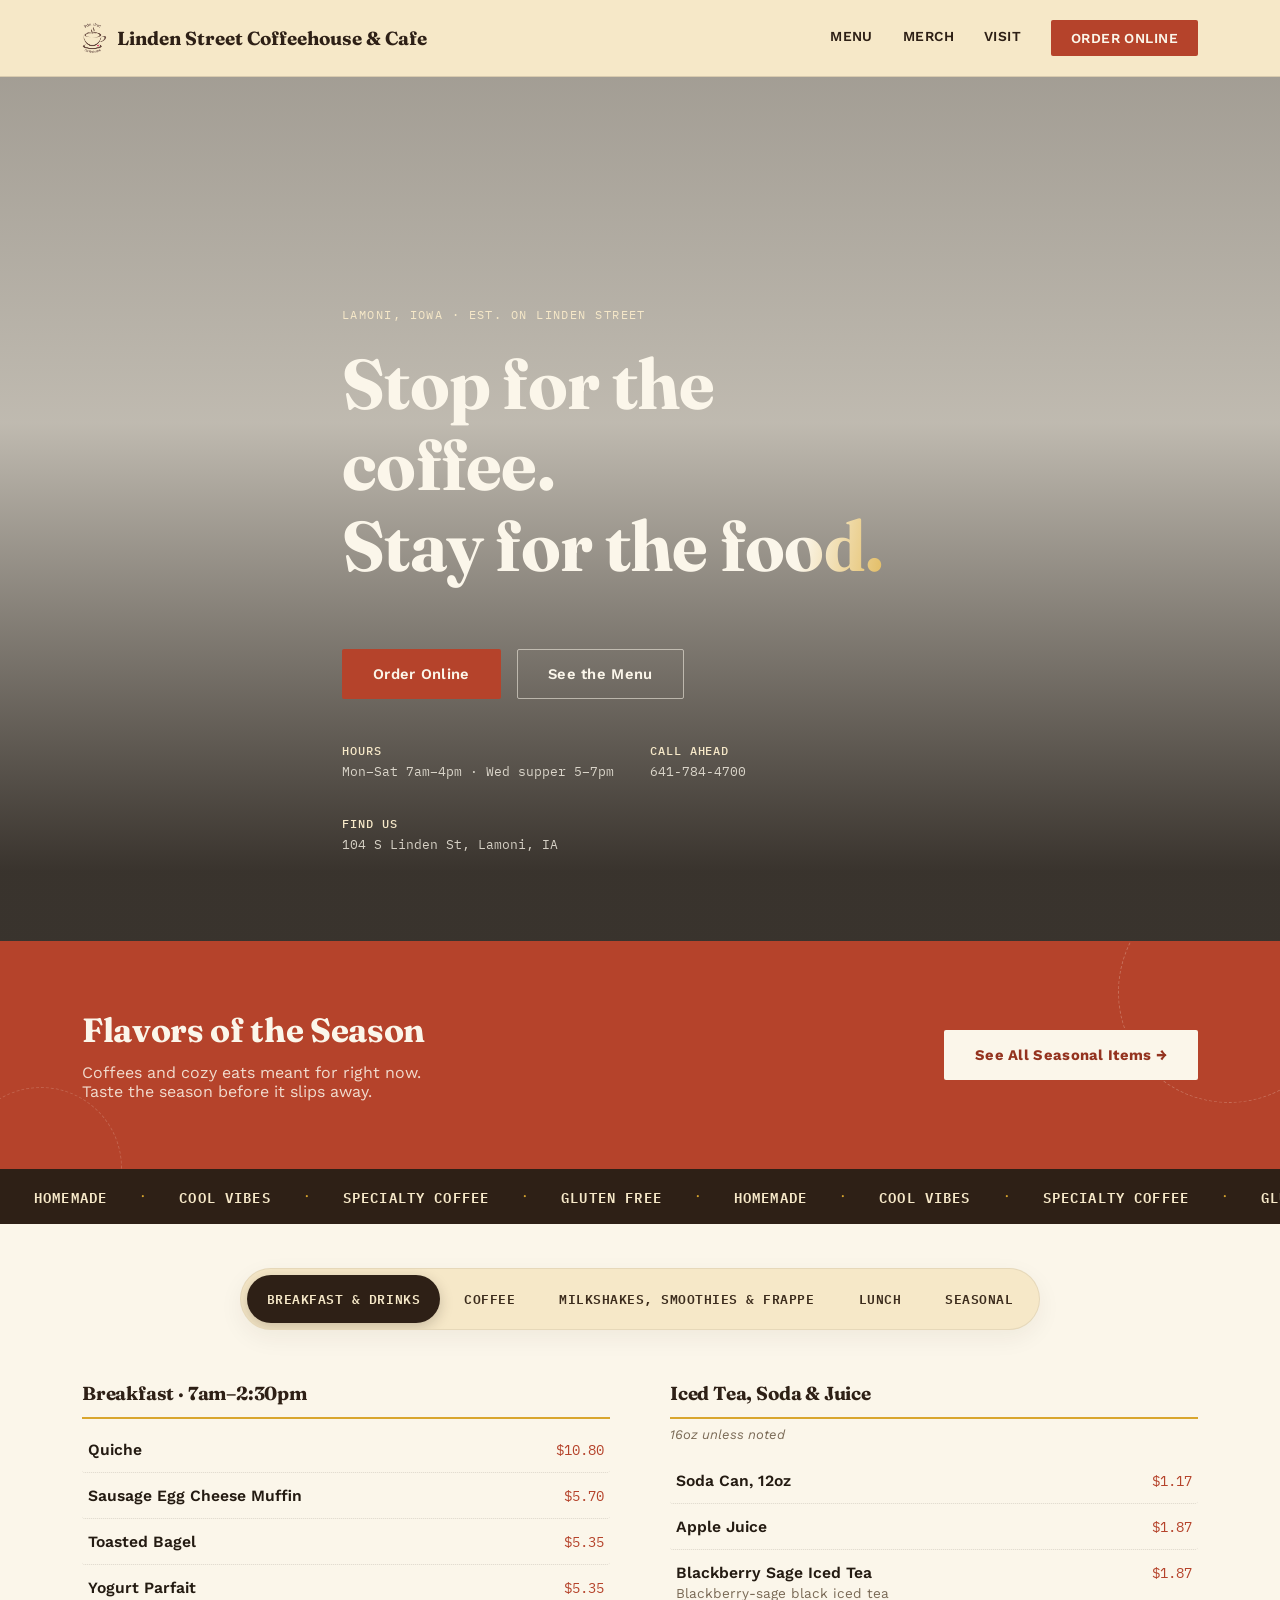
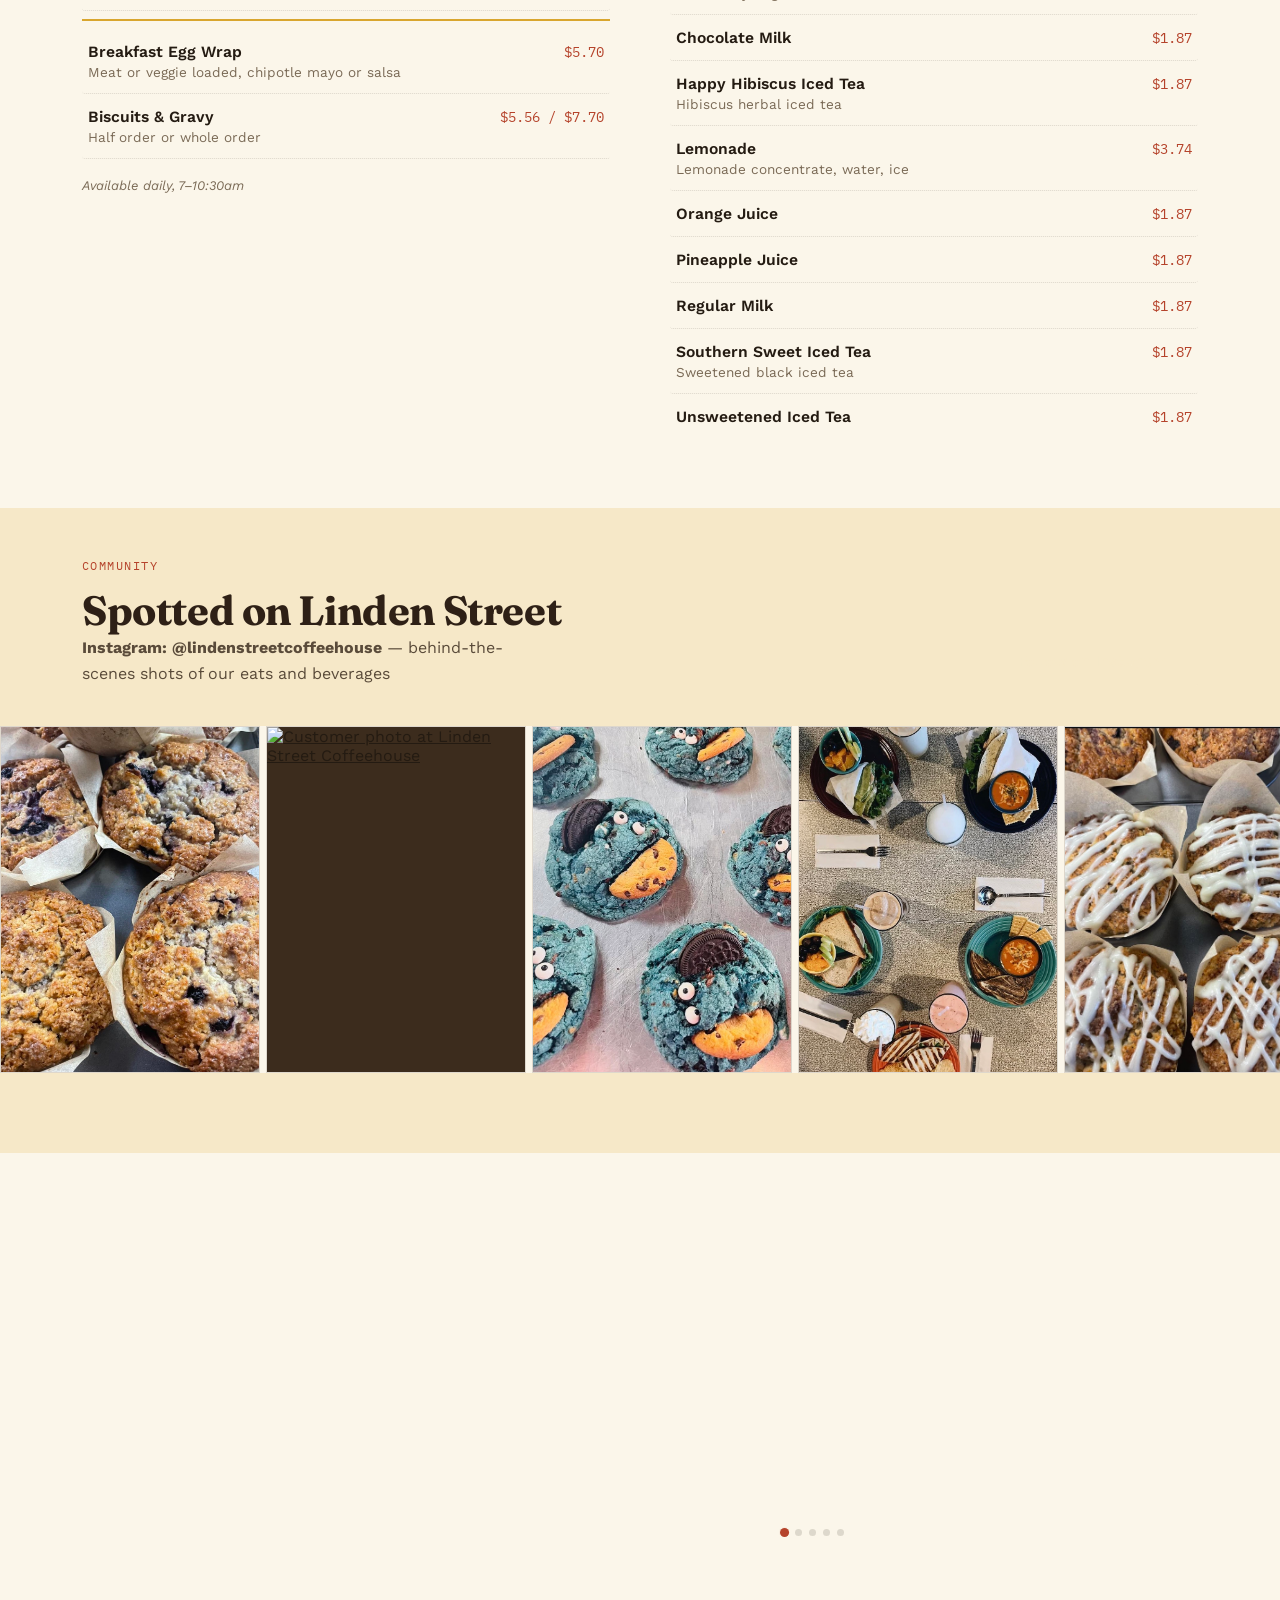
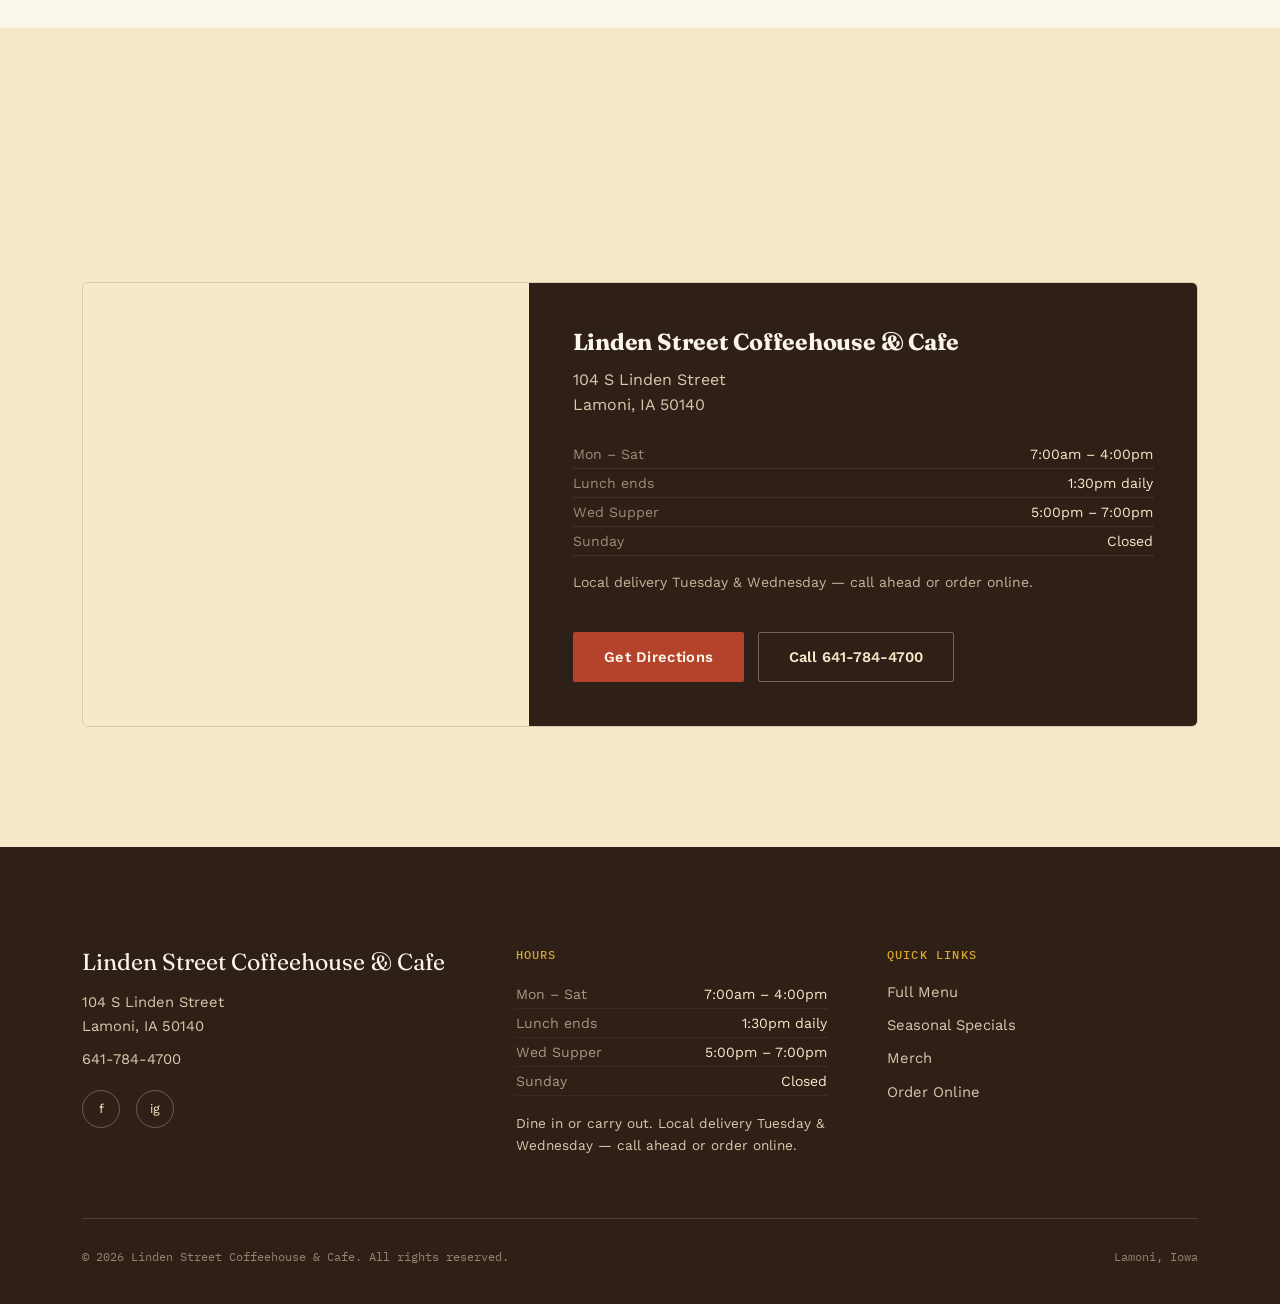
==== index.html @ 63b4ea84 "Squashed 'coffeeshop-website/' content from commit 92dbb02 git-subtree-dir: coffeeshop-website git-s" ====
<!DOCTYPE html>
<html lang="en">
<head>
<meta charset="UTF-8">
<meta name="viewport" content="width=device-width, initial-scale=1.0">
<title>Linden Street Coffeehouse & Cafe — Lamoni, IA</title>
<meta name="description" content="Coffeehouse and cafe in Lamoni, Iowa. Coffee, frappes, breakfast, lunch paninis, seasonal drinks, and merch. Order online for pickup.">
<link rel="preconnect" href="https://fonts.googleapis.com">
<link href="https://fonts.googleapis.com/css2?family=Fraunces:ital,opsz,wght@0,9..144,400;0,9..144,600;0,9..144,700;0,9..144,900;1,9..144,500;1,9..144,600&family=Work+Sans:wght@400;500;600;700&family=IBM+Plex+Mono:wght@400;500&family=Caveat:wght@500;600;700&display=swap" rel="stylesheet">
<link rel="stylesheet" href="style.css">
</head>
<body>

<div class="preloader" id="preloader" aria-hidden="true">
  <div class="preloader-mark">
    <svg width="48" height="48" viewBox="0 0 26 26" fill="none" xmlns="http://www.w3.org/2000/svg">
      <path d="M4 10h15v6a5 5 0 0 1-5 5H9a5 5 0 0 1-5-5v-6Z" stroke="#2E2016" stroke-width="1.6"/>
      <path d="M19 12h1.5a2.5 2.5 0 0 1 0 5H19" stroke="#2E2016" stroke-width="1.6"/>
      <path d="M8 7c0-1 1-1 1-2s-1-1-1-2M12.5 7c0-1 1-1 1-2s-1-1-1-2" stroke="#2E2016" stroke-width="1.3" stroke-linecap="round"/>
    </svg>
    <span class="preloader-name">Linden Street Coffeehouse &amp; Cafe</span>
  </div>
</div>

<div class="scroll-progress" id="scrollProgress"></div>

<header class="site-nav">
  <div class="nav-inner">
    <a href="#home" class="brandmark">
      <img src="images/logo.png" alt="Linden Street Coffeehouse logo" class="brandmark-logo">
      Linden Street Coffeehouse &amp; Cafe
    </a>
    <button class="nav-toggle" id="navToggle" aria-label="Toggle menu"><span></span></button>
    <nav class="links" id="navLinks">
      <a href="#menu">Menu</a>
      <a href="#merch">Merch</a>
      <a href="#visit">Visit</a>
      <a href="https://order.tbdine.com/pickup/51395" class="nav-order-btn">Order Online</a>
    </nav>
  </div>
</header>

<section class="hero" id="home">
  <video class="hero-bg" id="heroBg" autoplay muted loop playsinline src="images/coffee.mp4"></video>
  <div class="hero-overlay"></div> 
  <div class="wrap hero-inner"> 
    <span class="eyebrow-tag">Lamoni, Iowa · Est. on Linden Street</span>
    <h1>Stop for the coffee.<br>Stay for the food.</h1>
    <div class="hero-cta">
      <a href="https://order.tbdine.com/pickup/51395" class="btn btn-primary">Order Online</a>
      <a href="#menu" class="btn btn-ghost">See the Menu</a>
    </div>
    <div class="hero-meta">
      <div><strong>Hours</strong>Mon–Sat 7am–4pm · Wed supper 5–7pm</div>
      <div><strong>Call ahead</strong>641-784-4700</div>
      <div><strong>Find us</strong>104 S Linden St, Lamoni, IA</div>
    </div>
  </div>
</section>

<div class="order-strip">
  <div class="wrap order-inner reveal">
    <div>
      <h2>Flavors of the Season</h2>
      <p>Coffees and cozy eats meant for right now. Taste the season before it slips away.</p>
    </div>
    <a href="#menu" data-open-tab="seasonal" class="btn btn-primary">See All Seasonal Items →</a>
  </div>
</div>

<div class="marquee-strip">
  <div class="marquee-track">
    <span class="marquee-item">HOMEMADE</span><span class="marquee-dot">·</span>
    <span class="marquee-item">COOL VIBES</span><span class="marquee-dot">·</span>
    <span class="marquee-item">SPECIALTY COFFEE</span><span class="marquee-dot">·</span>
    <span class="marquee-item">GLUTEN FREE</span><span class="marquee-dot">·</span>
    <span class="marquee-item">HOMEMADE</span><span class="marquee-dot">·</span>
    <span class="marquee-item">COOL VIBES</span><span class="marquee-dot">·</span>
    <span class="marquee-item">SPECIALTY COFFEE</span><span class="marquee-dot">·</span>
    <span class="marquee-item">GLUTEN FREE</span><span class="marquee-dot">·</span>
  </div>
  <div class="marquee-track" aria-hidden="true">
    <span class="marquee-item">HOMEMADE</span><span class="marquee-dot">·</span>
    <span class="marquee-item">COOL VIBES</span><span class="marquee-dot">·</span>
    <span class="marquee-item">SPECIALTY COFFEE</span><span class="marquee-dot">·</span>
    <span class="marquee-item">GLUTEN FREE</span><span class="marquee-dot">·</span>
    <span class="marquee-item">HOMEMADE</span><span class="marquee-dot">·</span>
    <span class="marquee-item">COOL VIBES</span><span class="marquee-dot">·</span>
    <span class="marquee-item">SPECIALTY COFFEE</span><span class="marquee-dot">·</span>
    <span class="marquee-item">GLUTEN FREE</span><span class="marquee-dot">·</span>
  </div>
</div>


<div class="menu-header" id="menu">
  <div class="tabbar">
    <button class="active" data-tab="breakfast">BREAKFAST & DRINKS</button>
    <button data-tab="coffee">COFFEE</button>
    <button data-tab="smoothies">MILKSHAKES, SMOOTHIES & FRAPPE</button>
    <button data-tab="lunch">LUNCH</button>
    <button data-tab="seasonal">SEASONAL</button>
  </div>
</div>

    <!-- BREAKFAST & DRINKS -->
    <div class="menu-panel active" id="panel-breakfast">
      <div class="menu-columns">
        <div class="menu-group reveal">
          <h3>Breakfast · 7am–2:30pm</h3>
          <div class="menu-item"><div class="name">Quiche</div><div class="price">$10.80</div></div>
          <div class="menu-item"><div class="name">Sausage Egg Cheese Muffin</div><div class="price">$5.70</div></div>
          <div class="menu-item"><div class="name">Toasted Bagel</div><div class="price">$5.35</div></div>
          <div class="menu-item"><div class="name">Yogurt Parfait</div><div class="price">$5.35</div></div>
          <hr color="#D9A62E">
          <div class="menu-item"><div class="name">Breakfast Egg Wrap<div class="desc">Meat or veggie loaded, chipotle mayo or salsa</div></div><div class="price">$5.70</div></div>
          <div class="menu-item"><div class="name">Biscuits &amp; Gravy<div class="desc">Half order or whole order</div></div><div class="price">$5.56 / $7.70</div></div>
          <br>
          <span class="subnote">Available daily, 7–10:30am</span>
        </div>

        <div class="menu-group reveal">
          <h3>Iced Tea, Soda &amp; Juice</h3>
          <span class="subnote">16oz unless noted</span>
          <div class="menu-item"><div class="name">Soda Can, 12oz</div><div class="price">$1.17</div></div>
          <div class="menu-item"><div class="name">Apple Juice</div><div class="price">$1.87</div></div>
          <div class="menu-item"><div class="name">Blackberry Sage Iced Tea<div class="desc">Blackberry-sage black iced tea</div></div><div class="price">$1.87</div></div>
          <div class="menu-item"><div class="name">Chocolate Milk</div><div class="price">$1.87</div></div>
          <div class="menu-item"><div class="name">Happy Hibiscus Iced Tea<div class="desc">Hibiscus herbal iced tea</div></div><div class="price">$1.87</div></div>
          <div class="menu-item"><div class="name">Lemonade<div class="desc">Lemonade concentrate, water, ice</div></div><div class="price">$3.74</div></div>
          <div class="menu-item"><div class="name">Orange Juice</div><div class="price">$1.87</div></div>
          <div class="menu-item"><div class="name">Pineapple Juice</div><div class="price">$1.87</div></div>
          <div class="menu-item"><div class="name">Regular Milk</div><div class="price">$1.87</div></div>
          <div class="menu-item"><div class="name">Southern Sweet Iced Tea<div class="desc">Sweetened black iced tea</div></div><div class="price">$1.87</div></div>
          <div class="menu-item"><div class="name">Unsweetened Iced Tea</div><div class="price">$1.87</div></div>
        </div>
      </div>
    </div>

    <!-- COFFEE -->
    <div class="menu-panel" id="panel-coffee">
      <div class="menu-columns">
        <div class="menu-group reveal">
          <h3>Hot Coffees</h3>
          <div class="menu-item"><div class="name">Americano</div><div class="price">$3.04</div></div>
          <div class="menu-item"><div class="name">Latte</div><div class="price">$3.60</div></div>
          <div class="menu-item"><div class="name">Caramel Latte</div><div class="price">$4.44</div></div>
          <div class="menu-item"><div class="name">Flavored Latte<div class="desc">Espresso, Ghirardelli white chocolate, your choice of flavor, steamed milk</div></div><div class="price">$4.21</div></div>
          <div class="menu-item"><div class="name">Mocha / White Mocha<div class="desc">Ghirardelli dark or white chocolate, espresso, steamed milk, whipped cream</div></div><div class="price">$4.44</div></div>
          <div class="menu-item"><div class="name">Dark Zombie, 16oz<div class="desc">Ghirardelli dark chocolate, coconut, hazelnut, espresso, steamed milk, whipped cream</div></div><div class="price">$5.00</div></div>
          <div class="menu-item"><div class="name">White Zombie, 16oz<div class="desc">Ghirardelli dark chocolate, coconut, hazelnut, espresso, steamed milk, whipped cream</div></div><div class="price">$5.00</div></div>
          <div class="menu-item"><div class="name">Nutty / Salty Professor, 16oz<div class="desc">Caramel sauce, hazelnut, espresso, salt (optional), steamed milk — please specify salty for the salted version</div></div><div class="price">$5.00</div></div>
          <div class="menu-item"><div class="name">Espresso Shots</div><div class="price">$2.80</div></div>
          <div class="menu-item"><div class="name">Drip Coffee</div><div class="price">$2.10</div></div>
          <div class="menu-item"><div class="name">Caramel Cider<div class="desc">Apple cider, steamed with caramel and cinnamon, whipped cream</div></div><div class="price">$4.44</div></div>
          <div class="menu-item"><div class="name">Chai Tea Latte<div class="desc">House-made chai, steamed with milk</div></div><div class="price">$4.44</div></div>
          <div class="menu-item"><div class="name">London Fog<div class="desc">Earl Grey tea, French vanilla, steamed milk</div></div><div class="price">$4.21</div></div>
          <div class="menu-item"><div class="name">Hot Chocolate<div class="desc">Ghirardelli dark chocolate, steamed milk, whipped cream</div></div><div class="price">$3.74</div></div>
          <div class="menu-item"><div class="name">Steamer<div class="desc">Steamed milk with your choice of flavor</div></div><div class="price">$3.74</div></div>
          <div class="menu-item"><div class="name">Hot Tea<div class="desc">Flavor selected at pickup</div></div><div class="price">$1.87</div></div>
        </div>

        <div class="menu-group reveal">
          <h3>Iced Coffees</h3>
          <div class="menu-item"><div class="name">Americano</div><div class="price">$3.04</div></div>
          <div class="menu-item"><div class="name">Latte</div><div class="price">$4.07</div></div>
          <div class="menu-item"><div class="name">Caramel Latte</div><div class="price">$4.91</div></div>
          <div class="menu-item"><div class="name">Flavored Latte<div class="desc">Espresso, Ghirardelli white chocolate, your choice of flavor, milk, ice</div></div><div class="price">$4.67</div></div>
          <div class="menu-item"><div class="name">Mocha / White Mocha<div class="desc">Ghirardelli dark or white chocolate, espresso, milk, ice</div></div><div class="price">$4.91</div></div>
          <div class="menu-item"><div class="name">Dark Zombie<div class="desc">Ghirardelli dark chocolate, coconut, hazelnut, espresso, milk, ice</div></div><div class="price">$5.00</div></div>
          <div class="menu-item"><div class="name">White Zombie<div class="desc">Ghirardelli dark chocolate, coconut, hazelnut, espresso, milk, ice</div></div><div class="price">$5.00</div></div>
          <div class="menu-item"><div class="name">Nutty / Salty Professor<div class="desc">Caramel sauce, hazelnut, espresso, salt (optional), steamed milk — please specify salty for the salted version</div></div><div class="price">$5.00</div></div>
          <div class="menu-item"><div class="name">Chai Tea Latte<div class="desc">House-made chai, milk, ice</div></div><div class="price">$4.91</div></div>
          <div class="menu-item"><div class="name">Cold Brew Coffee<div class="desc">House blend, choose to add flavors or cold foam</div></div><div class="price">$3.74</div></div>
        </div>

        <div class="menu-group reveal">
          <h3>Coffee Smoothies, 16oz</h3>
          <span class="subnote">Espresso-based blended drinks</span>
          <div class="menu-item"><div class="name">Café Caramel Smoothie<div class="desc">Vanilla ice cream, espresso, caramel sauce, caramel syrup</div></div><div class="price">$5.84</div></div>
          <div class="menu-item"><div class="name">Café Chocolate Smoothie<div class="desc">Vanilla ice cream, espresso, Ghirardelli chocolate</div></div><div class="price">$5.84</div></div>
          <div class="menu-item"><div class="name">Dark Zombie Smoothie<div class="desc">Vanilla ice cream, espresso, Ghirardelli chocolate, coconut, hazelnut</div></div><div class="price">$5.84</div></div>
          <div class="menu-item"><div class="name">White Zombie Smoothie<div class="desc">Vanilla ice cream, espresso, Ghirardelli white chocolate, coconut, hazelnut</div></div><div class="price">$5.84</div></div>
          <div class="menu-item"><div class="name">Chillin' Professor<div class="desc">Vanilla ice cream, espresso, hazelnut, caramel sauce</div></div><div class="price">$5.84</div></div>
          <div class="menu-item"><div class="name">White Chocolate Peppermint Smoothie<div class="desc">Vanilla ice cream, espresso, Ghirardelli white chocolate, peppermint</div></div><div class="price">$5.84</div></div>
          <div class="menu-item"><div class="name">Peanut Butter Cup Smoothie<div class="desc">Vanilla ice cream, espresso, Ghirardelli chocolate, peanut butter</div></div><div class="price">$5.84</div></div>
        </div>
      </div>
    </div>

    <!-- MILKSHAKES, SMOOTHIES & FRAPPE -->
    <div class="menu-panel" id="panel-smoothies">
      <div class="menu-columns">
        <div class="menu-group reveal">
          <h3>Milkshakes &amp; Smoothies, 16oz</h3>
          <span class="subnote">No coffee — fruit &amp; cream based</span>
          <div class="menu-item"><div class="name">Milkshake<div class="desc">Vanilla ice cream, your choice of flavor</div></div><div class="price">$5.37</div></div>
          <div class="menu-item"><div class="name">Berry Blue Smoothie<div class="desc">Blueberries, banana, vanilla yogurt, milk, ice</div></div><div class="price">$5.84</div></div>
          <div class="menu-item"><div class="name">Strawberry Banana Smoothie<div class="desc">Strawberries, banana, vanilla yogurt, milk, ice</div></div><div class="price">$5.84</div></div>
          <div class="menu-item"><div class="name">Fruit Smoothie<div class="desc">Orange juice, pineapple juice, strawberry, banana, honey, ice</div></div><div class="price">$5.84</div></div>
          <div class="menu-item"><div class="name">Hawaiian Smoothie<div class="desc">Vanilla ice cream, pineapple juice, coconut</div></div><div class="price">$5.84</div></div>
          <div class="menu-item"><div class="name">Dreamsicle Shake<div class="desc">Vanilla ice cream, orange juice, Ghirardelli white chocolate</div></div><div class="price">$5.84</div></div>
          <div class="menu-item"><div class="name">Frozen Chai<div class="desc">Vanilla ice cream, house-made chai</div></div><div class="price">$5.84</div></div>
          <div class="menu-item"><div class="name">Whipped Lemonade<div class="desc">Lemonade concentrate blended with ice and half &amp; half, topped with whipped cream — choose a syrup</div></div><div class="price">$5.14</div></div>
        </div>

        <div class="menu-group reveal">
          <h3>Frappes, 16oz</h3>
          <div class="menu-item"><div class="name">Coconut Crème</div><div class="price">$5.38</div></div>
          <div class="menu-item"><div class="name">Caramel Extreme</div><div class="price">$5.38</div></div>
          <div class="menu-item"><div class="name">Cookies &amp; Cream</div><div class="price">$5.38</div></div>
          <div class="menu-item"><div class="name">Double Fudge Mocha</div><div class="price">$5.38</div></div>
          <div class="menu-item"><div class="name">Java Chip</div><div class="price">$5.38</div></div>
          <div class="menu-item"><div class="name">Matcha Green Tea</div><div class="price">$5.38</div></div>
          <div class="menu-item"><div class="name">Pistachio</div><div class="price">$5.38</div></div>
          <div class="menu-item"><div class="name">Red Velvet</div><div class="price">$5.38</div></div>
          <br>
          <span class="subnote">Add-ons</span>
          <div class="menu-item"><div class="name">Extra Espresso</div><div class="price">$0.79</div></div>
          <div class="menu-item"><div class="name">Oat Milk Sub</div><div class="price">$0.93</div></div>
        </div>
      </div>
    </div>

    <!-- LUNCH -->
    <div class="menu-panel" id="panel-lunch">
      <div class="menu-columns">
        <div class="menu-group reveal">
          <h3>Sandwiches</h3>
          <span class="subnote">Choose a side with your entree</span>
          <div class="menu-item"><div class="name">Panini Melt<div class="desc">Turkey &amp; provolone, ham &amp; swiss, or roast beef &amp; swiss — mix and match</div></div><div class="price">$10.83</div></div>
          <div class="menu-item"><div class="name">Beef Brisket or Pulled Pork Flatbread</div><div class="price">$10.83</div></div>
          <div class="menu-item"><div class="name">Cranberry Turkey Sandwich</div><div class="price">$10.83</div></div>
          <div class="menu-item"><div class="name">Deli Sandwich</div><div class="price">$10.83</div></div>
          <div class="menu-item"><div class="name">Grilled Cheese &amp; Tomato Soup</div><div class="price">$10.35</div></div>
          <div class="menu-item"><div class="name">Lime Chicken Tortilla Crisp</div><div class="price">$10.83</div></div>
          <div class="menu-item"><div class="name">Veggie Wrap, Flatbread or Bagel</div><div class="price">$10.83</div></div>
          <div class="menu-item"><div class="name">1/2 and 1/2 Combo</div><div class="price">$10.80</div></div>
        </div>
        <div class="menu-group reveal">
          <h3>Salads</h3>
          <div class="menu-item"><div class="name">Cranberry Apple Walnut Salad</div><div class="price">$10.83</div></div>
          <div class="menu-item"><div class="name">House Salad</div><div class="price">$10.83</div></div>
          <br>
          <br>
          <h3>Sides</h3>
          <div class="menu-item"><div class="name">Potato Chips · Coleslaw · Fresh Fruit</div></div>
          <div class="menu-item"><div class="name">Tomato Soup · Broccoli Soup · Side Salad</div></div>
        </div>
      </div>
      <div class="gf-note reveal spotlight">
        <strong>Gluten Free</strong>
        We make our own gluten free sandwich bread in-house, and also take orders for gluten free rolls, cinnamon rolls, and sweet breads. Call or message us on Facebook for pricing — please allow 48 hours for bakery orders.
      </div>
    </div>
<br>

    <!-- SEASONAL -->
    <div class="menu-panel" id="panel-seasonal">
      <div class="menu-columns">
        <div class="menu-group reveal">
          <h3>Seasonal Sandwiches &amp; Salads</h3>
          <div class="menu-item"><div class="name">Mediterranean Wrap</div><div class="price">$11.31</div></div>
          <div class="menu-item"><div class="name">Mediterranean Salad</div><div class="price">$10.83</div></div>
          <div class="menu-item"><div class="name">Dill Chicken Sandwich</div><div class="price">$10.83</div></div>
          <div class="menu-item"><div class="name">Crunch Wrap</div><div class="price">$10.83</div></div>
        </div>

        <div class="menu-group reveal">
          <h3>Seasonal Frappes &amp; Sips</h3>
          <div class="menu-item"><div class="name">Sweet Purple Frappe</div><div class="price">$5.50</div></div>
          <div class="menu-item"><div class="name">Cherry Red Velvet Frappe</div><div class="price">$5.50</div></div>
          <div class="menu-item"><div class="name">Whipped Strawberry Lemonade</div><div class="price">$6.25</div></div>
          <div class="menu-item"><div class="name">Pistachio Frappe</div><div class="price">$5.50</div></div>
        </div>
      </div>
    </div>

<section class="section community alt" id="community">
  <div class="wrap">
    <div class="section-head reveal">
      <div>
        <span class="tag">Community</span>
        <h2>Spotted on Linden Street</h2>
        <p><strong>Instagram: @lindenstreetcoffeehouse</strong> — behind-the-scenes shots of our eats and beverages</p>
      </div>
      <a href="https://instagram.com/lindenstreetcoffeehouse/" class="btn-ghost-dark" target="_blank" rel="noopener">Follow on Instagram</a>
    </div>
  </div>

  <div class="community-strip reveal">
    <a class="community-photo" href="https://instagram.com/lindenstreetcoffeehouse/" target="_blank" rel="noopener">
      <img src="images/c1.jpg" alt="Customer photo at Linden Street Coffeehouse" loading="lazy">
      <span class="community-overlay">
        <svg viewBox="0 0 24 24" fill="currentColor"><path d="M12 21s-7.2-4.35-10-9.1C.4 8.6 2.1 5 5.6 5c2 0 3.4 1.1 4.4 2.6C11 6.1 12.4 5 14.4 5c3.5 0 5.2 3.6 3.6 6.9C19.2 16.65 12 21 12 21Z"/></svg>
      </span>
    </a>
    <a class="community-photo" href="https://instagram.com/lindenstreetcoffeehouse/" target="_blank" rel="noopener">
      <img src="images/c2.jpg" alt="Customer photo at Linden Street Coffeehouse" loading="lazy">
      <span class="community-overlay">
        <svg viewBox="0 0 24 24" fill="currentColor"><path d="M12 21s-7.2-4.35-10-9.1C.4 8.6 2.1 5 5.6 5c2 0 3.4 1.1 4.4 2.6C11 6.1 12.4 5 14.4 5c3.5 0 5.2 3.6 3.6 6.9C19.2 16.65 12 21 12 21Z"/></svg>
      </span>
    </a>
    <a class="community-photo" href="https://instagram.com/lindenstreetcoffeehouse/" target="_blank" rel="noopener">
      <img src="images/c3.jpg" alt="Customer photo at Linden Street Coffeehouse" loading="lazy">
      <span class="community-overlay">
        <svg viewBox="0 0 24 24" fill="currentColor"><path d="M12 21s-7.2-4.35-10-9.1C.4 8.6 2.1 5 5.6 5c2 0 3.4 1.1 4.4 2.6C11 6.1 12.4 5 14.4 5c3.5 0 5.2 3.6 3.6 6.9C19.2 16.65 12 21 12 21Z"/></svg>
      </span>
    </a>
    <a class="community-photo" href="https://instagram.com/lindenstreetcoffeehouse/" target="_blank" rel="noopener">
      <img src="images/c4.jpg" alt="Customer photo at Linden Street Coffeehouse" loading="lazy">
      <span class="community-overlay">
        <svg viewBox="0 0 24 24" fill="currentColor"><path d="M12 21s-7.2-4.35-10-9.1C.4 8.6 2.1 5 5.6 5c2 0 3.4 1.1 4.4 2.6C11 6.1 12.4 5 14.4 5c3.5 0 5.2 3.6 3.6 6.9C19.2 16.65 12 21 12 21Z"/></svg>
      </span>
    </a>
    <a class="community-photo" href="https://instagram.com/lindenstreetcoffeehouse/" target="_blank" rel="noopener">
      <img src="images/c5.jpg" alt="Customer photo at Linden Street Coffeehouse" loading="lazy">
      <span class="community-overlay">
        <svg viewBox="0 0 24 24" fill="currentColor"><path d="M12 21s-7.2-4.35-10-9.1C.4 8.6 2.1 5 5.6 5c2 0 3.4 1.1 4.4 2.6C11 6.1 12.4 5 14.4 5c3.5 0 5.2 3.6 3.6 6.9C19.2 16.65 12 21 12 21Z"/></svg>
      </span>
    </a>
    <a class="community-photo" href="https://instagram.com/lindenstreetcoffeehouse/" target="_blank" rel="noopener">
      <img src="images/c6.jpg" alt="Customer photo at Linden Street Coffeehouse" loading="lazy">
      <span class="community-overlay">
        <svg viewBox="0 0 24 24" fill="currentColor"><path d="M12 21s-7.2-4.35-10-9.1C.4 8.6 2.1 5 5.6 5c2 0 3.4 1.1 4.4 2.6C11 6.1 12.4 5 14.4 5c3.5 0 5.2 3.6 3.6 6.9C19.2 16.65 12 21 12 21Z"/></svg>
      </span>
    </a>
  </div>
</section>

<section class="section" id="merch">
  <div class="wrap">
    <div class="merch-layout">
      <div class="section-head merch-text reveal">
        <div>
          <span class="tag">Shop</span>
          <h2>Merch</h2>
          <p>Take a piece of Linden Street home with you — coffee-inspired tees, printed to order and shipped straight from the print shop.</p>
        </div>
      </div>

      <div class="merch-carousel-col">
        <div class="merch-carousel reveal" id="merchCarousel">
      <button class="carousel-arrow carousel-prev" id="merchPrev" aria-label="Previous shirt" type="button">
        <svg viewBox="0 0 24 24" fill="none"><path d="M15 5l-7 7 7 7" stroke="currentColor" stroke-width="2" stroke-linecap="round" stroke-linejoin="round"/></svg>
      </button>

      <div class="carousel-viewport">
        <div class="carousel-track" id="merchTrack">
          <div class="carousel-slide" data-index="0">
            <a class="merch-photo-card" href="https://dreamfabricsetc.printify.me/product/27528368/coffee-gnome-collection-t-shirt-linden-street-coffeehouse-espresso-latte-cappuccino" target="_blank" rel="noopener" tabindex="-1">
              <div class="merch-photo-wrap">
                <img src="https://images-api.printify.com/mockup/69c1c8ec67a0a0a7e105ce96/67446/97992/coffee-gnome-collection-t-shirt-linden-street-coffeehouse-espresso-latte-cappuccino.jpg?camera_label=front&revision=1777235490395&s=800" alt="Coffee Gnome Collection T-Shirt, Linden Street Coffeehouse" loading="lazy">
              </div>
              <div class="merch-photo-info">
                <div class="merch-photo-name">Coffee Gnome Collection Tee</div>
                <div class="merch-photo-price">$17.63</div>
              </div>
            </a>
          </div>

          <div class="carousel-slide" data-index="1">
            <a class="merch-photo-card" href="https://dreamfabricsetc.printify.me/product/27010117/sip-happens-coffee-helps-t-shirt-funny-coffee-quote-tee" target="_blank" rel="noopener" tabindex="-1">
              <div class="merch-photo-wrap">
                <img src="https://images-api.printify.com/mockup/699d134322f226d12104725e/73207/98445/sip-happens-coffee-helps-t-shirt-funny-coffee-quote-tee.jpg?camera_label=front&revision=1771902067893&s=800" alt="Sip Happens Coffee Helps T-shirt" loading="lazy">
              </div>
              <div class="merch-photo-info">
                <div class="merch-photo-name">Sip Happens Coffee Helps Tee</div>
                <div class="merch-photo-price">$20.68</div>
              </div>
            </a>
          </div>

          <div class="carousel-slide" data-index="2">
            <a class="merch-photo-card" href="https://dreamfabricsetc.printify.me/product/27010113/coffee-fuel-for-the-sleepless-t-shirt-minimal-script-typography" target="_blank" rel="noopener" tabindex="-1">
              <div class="merch-photo-wrap">
                <img src="https://images-api.printify.com/mockup/699d138042eb8595e80e7c9c/79103/98445/coffee-fuel-for-the-sleepless-t-shirt-minimal-script-typography.jpg?camera_label=front&revision=1771902062543&s=800" alt="Coffee: Fuel for the Sleepless T-shirt" loading="lazy">
              </div>
              <div class="merch-photo-info">
                <div class="merch-photo-name">Fuel for the Sleepless Tee</div>
                <div class="merch-photo-price">$20.68</div>
              </div>
            </a>
          </div>

          <div class="carousel-slide" data-index="3">
            <a class="merch-photo-card" href="https://dreamfabricsetc.printify.me/product/27010111/lifes-short-drink-good-coffee-t-shirt-minimal-text-coffee-tee" target="_blank" rel="noopener" tabindex="-1">
              <div class="merch-photo-wrap">
                <img src="https://images-api.printify.com/mockup/699d138242eb8595e80e7c9d/73207/98445/lifes-short-drink-good-coffee-t-shirt-minimal-text-coffee-tee.jpg?camera_label=front&revision=1771902062014&s=800" alt="Life's Short Drink Good Coffee T-shirt" loading="lazy">
              </div>
              <div class="merch-photo-info">
                <div class="merch-photo-name">Life's Short, Drink Good Coffee Tee</div>
                <div class="merch-photo-price">$20.68</div>
              </div>
            </a>
          </div>

          <div class="carousel-slide" data-index="4">
            <a class="merch-cta-card" href="https://dreamfabricsetc.printify.me/products" target="_blank" rel="noopener" tabindex="-1">
              <span class="merch-cta-eyebrow">The Full Collection</span>
              <span class="merch-cta-icon">
                <svg viewBox="0 0 24 24" fill="none"><path d="M4 4h16v13H8l-4 4V4Z" stroke="currentColor" stroke-width="1.6" stroke-linejoin="round"/><path d="M8 9h8M8 13h5" stroke="currentColor" stroke-width="1.6" stroke-linecap="round"/></svg>
              </span>
              <span class="merch-cta-title">See All Merch</span>
              <span class="merch-cta-sub">More coffee-inspired tees &amp; gear</span>
              <span class="merch-cta-arrow">→</span>
            </a>
          </div>
        </div>
      </div>

      <button class="carousel-arrow carousel-next" id="merchNext" aria-label="Next shirt" type="button">
        <svg viewBox="0 0 24 24" fill="none"><path d="M9 5l7 7-7 7" stroke="currentColor" stroke-width="2" stroke-linecap="round" stroke-linejoin="round"/></svg>
      </button>
        </div>

        <div class="carousel-dots" id="merchDots"></div>
      </div>
    </div>
  </div>
</section>

<section class="section alt" id="visit">
  <div class="wrap">
    <div class="section-head reveal">
      <div>
        <span class="tag">Find Us</span>
        <h2>Come say hi on Linden Street</h2>
        <p>Dine in, carry out, or swing by for pickup. We're right in the heart of Lamoni.</p>
      </div>
    </div>
    <div class="visit-grid reveal">
      <div class="visit-map">
        <iframe
          title="Linden Street Coffeehouse & Cafe map"
          src="https://www.google.com/maps?q=104+S+Linden+Street,+Lamoni,+IA+50140&output=embed"
          width="100%" height="100%" style="border:0;" loading="lazy" referrerpolicy="no-referrer-when-downgrade">
        </iframe>
      </div>
      <div class="visit-card lift spotlight">
        <h3>Linden Street Coffeehouse &amp; Cafe</h3>
        <p class="addr">104 S Linden Street<br>Lamoni, IA 50140</p>
        <div class="hours-row"><span>Mon – Sat</span><span>7:00am – 4:00pm</span></div>
        <div class="hours-row"><span>Lunch ends</span><span>1:30pm daily</span></div>
        <div class="hours-row"><span>Wed Supper</span><span>5:00pm – 7:00pm</span></div>
        <div class="hours-row"><span>Sunday</span><span>Closed</span></div>
        <p style="margin-top:18px; font-size:0.88rem; color:rgba(246,232,200,0.75);">Local delivery Tuesday &amp; Wednesday — call ahead or order online.</p>
        <div class="visit-actions">
          <a href="https://www.google.com/maps?q=104+S+Linden+Street,+Lamoni,+IA+50140" class="btn btn-primary" target="_blank" rel="noopener">Get Directions</a>
          <a href="tel:6417844700" class="btn-ghost-dark">Call 641-784-4700</a>
        </div>
      </div>
    </div>
  </div>
</section>

<footer>
  <div class="wrap">
    <div class="footer-grid reveal">
      <div>
        <div class="foot-brand">Linden Street Coffeehouse &amp; Cafe</div>
        <p>104 S Linden Street<br>Lamoni, IA 50140</p>
        <p><a href="tel:6417844700" class="plain">641-784-4700</a></p>
        <div class="social-row">
          <a href="https://facebook.com/LindenCoffeeHouse" aria-label="Facebook">f</a>
          <a href="https://instagram.com/lindenstreetcoffeehouse/" aria-label="Instagram">ig</a>
        </div>
      </div>
      <div>
        <h4>Hours</h4>
        <div class="hours-row"><span>Mon – Sat</span><span>7:00am – 4:00pm</span></div>
        <div class="hours-row"><span>Lunch ends</span><span>1:30pm daily</span></div>
        <div class="hours-row"><span>Wed Supper</span><span>5:00pm – 7:00pm</span></div>
        <div class="hours-row"><span>Sunday</span><span>Closed</span></div>
        <p style="margin-top:16px; font-size:0.85rem;">Dine in or carry out. Local delivery Tuesday &amp; Wednesday — call ahead or order online.</p>
      </div>
      <div>
        <h4>Quick Links</h4>
        <p><a href="#menu" class="plain">Full Menu</a></p>
        <p><a href="#menu" data-open-tab="seasonal" class="plain">Seasonal Specials</a></p>
        <p><a href="#merch" class="plain">Merch</a></p>
        <p><a href="https://order.tbdine.com/pickup/51395" class="plain">Order Online</a></p>
      </div>
    </div>
    <div class="foot-bottom">
      <span>© 2026 Linden Street Coffeehouse &amp; Cafe. All rights reserved.</span>
      <span>Lamoni, Iowa</span>
    </div>
  </div>
</footer>

<script src="script.js"></script>
</body>
</html>
---- style.css ----
:root{
  --espresso:#2E2016;
  --espresso-2:#3C2C1D;
  --cream:#F6E8C8;
  --paper:#FBF6EA;
  --brick:#B5432B;
  --brick-dark:#94331F;
  --awning:#3F5D45;
  --awning-dark:#2E4634;
  --gold:#D9A62E;
  --ink:#241B12;
  --line: rgba(46,32,22,0.14);
}
*{box-sizing:border-box;}
html{scroll-behavior:smooth;}
body{
  margin:0;
  background:var(--paper);
  color:var(--ink);
  font-family:'Work Sans', sans-serif;
  -webkit-font-smoothing:antialiased;
}
h1,h2,h3,h4{
  font-family:'Fraunces', serif;
  margin:0;
  font-weight:700;
  letter-spacing:-0.01em;
}
.mono{
  font-family:'IBM Plex Mono', monospace;
  letter-spacing:0.02em;
}
a{color:inherit;}
img{max-width:100%;display:block;}
.wrap{max-width:1180px; margin:0 auto; padding:0 32px;}
@media (max-width:480px){
  .wrap{padding:0 20px;}
}

body.preloading{overflow:hidden;}
.preloader{
  position:fixed; inset:0; z-index:9999;
  background:var(--cream);
  display:flex; align-items:center; justify-content:center;
  transition:opacity 0.6s ease, visibility 0.6s ease;
}
.preloader.hide{opacity:0; visibility:hidden; pointer-events:none;}
.preloader-mark{
  display:flex; flex-direction:column; align-items:center; gap:14px;
  opacity:0; animation:preloaderIn 0.6s ease 0.1s forwards;
}
.preloader-mark svg{
  color:var(--espresso);
  animation:preloaderPulse 1.5s ease-in-out infinite;
}
.preloader-name{
  font-family:'Fraunces', serif; font-size:1.15rem; font-weight:700; letter-spacing:0.01em; color:var(--espresso);
  text-align:center; max-width:260px;
}
@keyframes preloaderIn{
  from{opacity:0; transform:translateY(8px);}
  to{opacity:1; transform:translateY(0);}
}
@keyframes preloaderPulse{
  0%,100%{transform:scale(1); opacity:1;}
  50%{transform:scale(1.08); opacity:0.72;}
}
@media (prefers-reduced-motion: reduce){
  .preloader-mark{opacity:1; animation:none;}
  .preloader-mark svg{animation:none;}
  .preloader{transition:opacity 0.3s ease, visibility 0.3s ease;}
}

#home, #menu, #merch, #visit{scroll-margin-top:84px;}

@media (prefers-reduced-motion: reduce){
  *{animation:none !important; transition:none !important; scroll-behavior:auto !important;}
}

.scroll-progress{
  position:fixed; top:0; left:0; height:3px; width:0%;
  background:linear-gradient(90deg, var(--brick), var(--gold));
  z-index:100; transition:width 0.1s linear;
}

.reveal{
  opacity:0; transform:translateY(28px) scale(0.97);
  filter:blur(6px);
  transition:opacity 0.9s cubic-bezier(.16,.8,.24,1),
             transform 0.9s cubic-bezier(.16,.8,.24,1),
             filter 0.9s cubic-bezier(.16,.8,.24,1);
}
.reveal.in-view{opacity:1; transform:translateY(0) scale(1); filter:blur(0);}
.menu-columns .menu-group:nth-child(2){transition-delay:0.14s;}
.board-grid .board-col:nth-child(2){transition-delay:0.14s;}

.section.community {
  padding-bottom: 80px;
  padding-top: 50px;
}

@media (max-width:760px){
  .section.community {
    padding-top: 60px;
    padding-bottom: 50px;
  }
  .section.community .section-head{margin-bottom:14px;}
}
.community-strip{
  display:flex;
  gap:6px;
  width:100%;
  padding:0 6px;
  background:var(--paper);
  overflow-x:auto;
  scroll-snap-type:x proximity;
  -webkit-overflow-scrolling:touch;
  position:relative;
  margin-top:-16px;
  z-index:1;
}
.community-strip::-webkit-scrollbar{display:none;}
.community-photo{
  position:relative;
  flex:1 0 260px;
  scroll-snap-align:start;
  aspect-ratio:3/4;
  overflow:hidden;
  isolation:isolate;
  background:var(--espresso-2);
  border:1px solid var(--paper);
  outline:1px solid var(--line);
  outline-offset:-1px;
}
.community-photo img{
  width:100%; height:100%; object-fit:cover;
  transition:transform 0.6s cubic-bezier(.16,.8,.24,1);
}
.community-photo:hover img{transform:scale(1.06);}
.community-overlay{
  position:absolute; inset:0;
  display:flex; align-items:center; justify-content:center;
  background:rgba(46,32,22,0.35);
  opacity:0; transition:opacity 0.3s ease;
  color:var(--paper);
}
.community-photo:hover .community-overlay{opacity:1;}
.community-overlay svg{width:34px; height:34px;}
@media (max-width:900px){
  .community-photo{flex-basis:200px; aspect-ratio:1/1.15;}
}
@media (max-width:560px){
  .community-photo{flex-basis:38vw; aspect-ratio:1/1.1;}
}
@media (max-width:400px){
  .community-photo{flex-basis:34vw;}
}

header.site-nav{
  position:sticky; top:0; z-index:50;
  background:var(--cream);
  border-bottom:1px solid var(--line);
  transition:padding 0.3s ease, box-shadow 0.3s ease;
}
header.site-nav.scrolled{
  box-shadow:0 8px 24px rgba(46,32,22,0.10);
}
.nav-inner{
  display:flex; align-items:center; justify-content:space-between;
  padding:20px 32px; max-width:1180px; margin:0 auto;
  transition:padding 0.3s ease;
}
header.site-nav.scrolled .nav-inner{padding:12px 32px;}
.brandmark{
  display:flex; align-items:center; gap:10px;
  font-family:'Fraunces', serif; font-weight:700; font-size:1.18rem;
  text-decoration:none; color:var(--espresso);
  transition:transform 0.25s ease;
}
.brandmark:hover{transform:translateY(-1px);}
.brandmark img.brandmark-logo{height:32px; width:auto; flex-shrink:0; transition:transform 0.4s ease;}
.brandmark:hover img.brandmark-logo{transform:rotate(-8deg) scale(1.08);}
nav.links{display:flex; gap:30px; align-items:center;}
nav.links a{
  text-decoration:none; color:var(--espresso);
  font-size:0.86rem; font-weight:600; letter-spacing:0.03em; text-transform:uppercase;
  position:relative; padding-bottom:4px;
}
nav.links a::after{
  content:""; position:absolute; left:0; bottom:0; height:2px; width:0;
  background:var(--brick); transition:width 0.3s cubic-bezier(.22,.61,.36,1);
}
nav.links a:hover::after{width:100%;}
.nav-order-btn{
  background:var(--brick); color:var(--paper) !important;
  padding:10px 20px !important; border-radius:2px;
  transition:background 0.25s ease, transform 0.25s ease, box-shadow 0.25s ease;
}
.nav-order-btn:hover{background:var(--brick-dark); transform:translateY(-2px); box-shadow:0 10px 20px rgba(181,67,43,0.28);}
.nav-order-btn::after{display:none;}
.nav-toggle{display:none;}
@media (max-width:840px){
  nav.links{
    position:fixed; inset:64px 0 0 0; background:var(--cream);
    flex-direction:column; padding:40px 32px; gap:26px; align-items:flex-start;
    transform:translateY(-8px); opacity:0; pointer-events:none; transition:all 0.25s ease;
    border-top:1px solid var(--line);
  }
  nav.links.open{transform:translateY(0); opacity:1; pointer-events:auto;}
  nav.links a{font-size:1.05rem;}
  .nav-toggle{
    display:block; background:none; border:1px solid var(--espresso); border-radius:3px;
    width:38px; height:34px; cursor:pointer; position:relative;
  }
  .nav-toggle span, .nav-toggle span::before, .nav-toggle span::after{
    content:""; position:absolute; left:9px; right:9px; height:2px; background:var(--espresso);
    transition:transform 0.25s ease, opacity 0.25s ease;
  }
  .nav-toggle span{top:16px;}
  .nav-toggle span::before{content:""; top:-6px;}
  .nav-toggle span::after{content:""; top:6px;}
  .nav-toggle.open span{background:transparent;}
  .nav-toggle.open span::before{transform:translateY(6px) rotate(45deg);}
  .nav-toggle.open span::after{transform:translateY(-6px) rotate(-45deg);}

  .nav-inner{padding:16px 20px;}
  header.site-nav.scrolled .nav-inner{padding:10px 20px;}
  .brandmark{font-size:1rem; gap:8px;}
  .brandmark img.brandmark-logo{height:28px;}
}

@media (max-width:400px){
  .nav-inner{padding:14px 16px;}
  .brandmark{font-size:0.86rem; gap:6px;}
  .brandmark img.brandmark-logo{height:24px;}
}

.hero{
  position:relative;
  min-height:96vh;
  display:flex;
  align-items:flex-end;
  color:var(--paper);
  overflow:hidden;
}

.hero-bg{
  position:absolute; 
  inset:-8% -6%;
  width:112%;
  height:116%;
  object-fit:cover;
  object-position: 100% 75%;
  will-change:auto;
}

.hero-overlay{
  position:absolute; inset:0; z-index:1;
  background:linear-gradient(180deg, rgba(20,14,9,0.38) 0%, rgba(20,14,9,0.26) 40%, rgba(20,14,9,0.84) 92%);
}

.hero-inner{
  position:relative; z-index:2;
  padding-top:20px;
  padding-bottom:88px;
  max-width:660px;
}
.eyebrow-tag{
  display:inline-flex; align-items:center; gap:8px;
  font-family:'IBM Plex Mono', monospace; font-size:0.75rem; letter-spacing:0.12em;
  text-transform:uppercase; color:var(--cream); margin-bottom:22px;
  opacity:0; animation:fadeUp 0.9s ease 0.15s forwards;
}
.hero h1{
  font-size:clamp(2.6rem, 6vw, 4.4rem); line-height:1.15; color:var(--paper);
  background: linear-gradient(100deg, var(--paper) 40%, var(--gold) 50%, var(--paper) 60%);
  background-size: 200% 100%;
  background-repeat: no-repeat;
  -webkit-background-clip: text; 
  background-clip: text; 
  color: transparent;
  animation: fadeUp 0.9s ease 0.32s forwards, shimmer 2.0s ease-in-out 1.1s forwards;
  padding-bottom:6px;
  will-change: background-position;
  -webkit-transform: translateZ(0);
  transform: translateZ(0);
}
@keyframes shimmer{
  0%{background-position:100% 0;}
  100%{background-position:0% 0;}
}
.hero-cta{
  display:flex; gap:16px; flex-wrap:wrap; align-items:center; margin-top:56px;
  opacity:0; animation:fadeUp 0.9s ease 0.5s forwards;
}
@keyframes fadeUp{
  from{opacity:0; transform:translateY(22px);}
  to{opacity:1; transform:translateY(0);}
}
.btn{
  display:inline-block; padding:15px 30px; border-radius:2px; text-decoration:none;
  font-weight:600; font-size:0.92rem; letter-spacing:0.02em; border:1px solid transparent;
  transition:transform 0.25s ease, background 0.25s ease, box-shadow 0.25s ease;
  position:relative; overflow:hidden;
}
.btn::before{
  content:""; position:absolute; top:0; left:-75%; width:45%; height:100%;
  background:linear-gradient(120deg, transparent, rgba(255,255,255,0.35), transparent);
  transform:skewX(-20deg); transition:left 0.65s ease;
}
.btn:hover::before{left:130%;}
.btn:hover{transform:translateY(-3px);}
.btn-primary{background:var(--brick); color:var(--paper); box-shadow:0 8px 20px rgba(181,67,43,0.0);}
.btn-primary:hover{background:var(--brick-dark); box-shadow:0 14px 28px rgba(181,67,43,0.32);}
.btn-ghost{border-color:rgba(251,246,234,0.55); color:var(--paper);}
.btn-ghost:hover{border-color:var(--paper); background:rgba(251,246,234,0.08);}
.hero-meta{
  margin-top:44px; display:flex; gap:36px; flex-wrap:wrap;
  font-family:'IBM Plex Mono', monospace; font-size:0.82rem; color:rgba(251,246,234,0.8);
  opacity:0; animation:fadeUp 0.9s ease 0.68s forwards;
}
.hero-meta strong{color:var(--cream); display:block; font-size:0.72rem; text-transform:uppercase; letter-spacing:0.08em; margin-bottom:5px; font-weight:500;}

@media (max-width:600px){
  .hero{min-height:100vh; min-height:100dvh; align-items:flex-end;}
  .hero-bg{
    inset:0; width:100%; height:100%;
    object-position: 62% 50%;
  }
  .hero-inner{padding-top:16px; padding-bottom:44px;}
  .eyebrow-tag{margin-bottom:16px; font-size:0.68rem;}
  .hero h1{font-size:clamp(2.1rem, 9vw, 2.8rem); line-height:1.18;}
  .hero-cta{margin-top:34px; gap:12px;}
  .hero-cta .btn{padding:13px 22px; font-size:0.86rem;}
  .hero-meta{margin-top:26px; gap:14px 24px; font-size:0.7rem;}
  .hero-meta strong{font-size:0.66rem; margin-bottom:4px;}
}
@media (max-width:400px){
  .hero h1{font-size:clamp(1.9rem, 9vw, 2.4rem);}
  .hero-meta{gap:12px 18px; font-size:0.66rem;}
}

.section{padding:70px 0 120px;}
@media (max-width:760px){.section{padding:50px 0 80px;}}
.section.alt{background:var(--cream);}
.section-head{
  display:flex; justify-content:space-between; align-items:flex-end; gap:28px;
  margin-bottom:56px; flex-wrap:wrap;
}
.section-head .tag{
  font-family:'IBM Plex Mono', monospace; font-size:0.75rem; letter-spacing:0.12em;
  text-transform:uppercase; color:var(--brick); margin-bottom:12px; display:block;
}
.section-head h2{font-size:clamp(1.8rem, 3.2vw, 2.6rem); color:var(--espresso);}
.section-head p{max-width:46ch; color:#5A4B3A; line-height:1.6; margin:0;}

.marquee-strip{
  background:var(--espresso);
  overflow:hidden;
  white-space:nowrap;
  display:flex;
  padding:16px 0;
}
.marquee-track{
  display:inline-flex;
  align-items:center;
  flex-shrink:0;
  animation:marqueeScroll 26s linear infinite;
}
.marquee-item{
  font-family:'IBM Plex Mono', monospace;
  font-size:0.9rem;
  font-weight:600;
  letter-spacing:0.08em;
  text-transform:uppercase;
  color:var(--cream);
  padding:0 34px;
}
.marquee-dot{
  color:var(--gold);
}
@keyframes marqueeScroll{
  from{transform:translateX(0);}
  to{transform:translateX(-100%);}
}
@media (prefers-reduced-motion: reduce){
  .marquee-track{animation:marqueeScroll 26s linear infinite !important;}
}

.order-strip{
  background:var(--brick);
  color:var(--paper);
  padding:68px 0;
  position:relative;
  overflow:hidden;
}
.order-strip::after{
  content:""; position:absolute; right:-60px; top:-60px; width:220px; height:220px;
  border:1px dashed rgba(251,246,234,0.25); border-radius:50%;
  animation:spin 40s linear infinite;
}
.order-strip::before{
  content:""; position:absolute; left:-40px; bottom:-80px; width:160px; height:160px;
  border:1px dashed rgba(251,246,234,0.18); border-radius:50%;
  animation:spin 30s linear infinite reverse;
}
@keyframes spin{to{transform:rotate(360deg);}}
.order-inner{
  display:flex; align-items:center; justify-content:space-between; gap:34px; flex-wrap:wrap;
  position:relative; z-index:1;
}
.order-inner h2{font-size:clamp(1.6rem,3vw,2.1rem); color:var(--paper); max-width:20ch;}
.order-inner p{margin:12px 0 0; color:rgba(251,246,234,0.85); max-width:38ch;}
.order-strip .btn-primary{background:var(--paper); color:var(--brick-dark); font-weight:700;}
.order-strip .btn-primary:hover{background:var(--cream);}

.tabbar button{
  font-family:'IBM Plex Mono', monospace; font-size:0.8rem; text-transform:uppercase; letter-spacing:0.04em;
  padding:13px 20px; border:none; background:transparent; color:var(--espresso-2);
  cursor:pointer; border-radius:3px; font-weight:600; transition:background 0.3s ease, color 0.3s ease;
  white-space: nowrap;
  flex: 0 0 auto;
}
.tabbar button.active{background:var(--espresso); color:var(--cream); box-shadow:0 4px 14px rgba(46,32,22,0.22);}
.tabbar button:not(.active):hover{background:rgba(46,32,22,0.08);}

.menu-header {
  display: flex;
  justify-content: center;
  align-items: center;
  margin-bottom: 22px;
  max-width: 1180px;
  margin-left: auto;
  margin-right: auto;
  padding: 44px 32px 0;
  box-sizing: border-box;
}

.tabbar {
  display: inline-flex;
  flex-wrap: nowrap;
  align-items: center;
  background: var(--cream);
  border: 1px solid rgba(46,32,22,0.08);
  border-radius: 999px;
  padding: 6px;
  gap: 4px;
  margin-bottom: 0;
  white-space: nowrap;
  overflow-x: auto;
  max-width: 100%;
  box-shadow: 0 8px 24px rgba(46,32,22,0.06);
}

.tabbar button{ border-radius: 999px; }

@media (max-width:760px){
  .menu-header{
    padding-top: 32px;
  }
  .tabbar{
    width: 100%;
    justify-content: flex-start;
  }
}

@media (max-width:480px){
  .menu-header{padding-left:20px; padding-right:20px;}
  .menu-panel{padding-left:20px; padding-right:20px;}
}

.menu-panel {
  display: none; 
  max-width: 1180px; 
  margin: 0 auto; 
  padding: 0 32px 50px;
  box-sizing: border-box;
}

.menu-panel.active{display:block; animation:fadein 0.45s ease;}
@keyframes fadein{from{opacity:0; transform:translateY(10px);} to{opacity:1; transform:translateY(0);}}

.menu-columns{
  display:grid; grid-template-columns:repeat(2, 1fr); gap:60px; margin-top:52px;
}
@media (max-width:760px){.menu-columns{grid-template-columns:1fr; gap:44px;}}

.menu-group h3{
  font-size:1.18rem; color:var(--espresso); border-bottom:2px solid var(--gold);
  padding-bottom:12px; margin-bottom:8px;
}
.menu-group .subnote{
  font-size:0.82rem; color:#7A6A56; font-style:italic; margin-bottom:16px; display:block;
}
.menu-item{
  display:flex; justify-content:space-between; gap:14px; padding:13px 6px;
  border-bottom:1px dotted var(--line);
  transition:background 0.25s ease, padding-left 0.25s ease;
  border-radius:3px;
}
.menu-item:hover{background:rgba(217,166,46,0.08); padding-left:12px;}
.menu-item:last-child{border-bottom:none;}
.menu-item .name{font-weight:600; font-size:0.98rem; color:var(--ink);}
.menu-item .desc{font-size:0.85rem; color:#7A6A56; margin-top:3px; font-weight:400;}
.menu-item .price{
  font-family:'IBM Plex Mono', monospace; font-size:0.9rem; color:var(--brick); white-space:nowrap;
}
.gf-note{
  margin-top:48px; background:var(--paper); border:1px solid var(--line); border-radius:4px;
  padding:24px 28px; font-size:0.88rem; line-height:1.65; color:#5A4B3A;
  transition:box-shadow 0.3s ease;
}
.gf-note:hover{box-shadow:0 10px 26px rgba(46,32,22,0.08);}
.gf-note strong{color:var(--espresso); font-family:'IBM Plex Mono', monospace; font-size:0.78rem; text-transform:uppercase; letter-spacing:0.06em; display:block; margin-bottom:8px;}

.seasonal-board{
  display:grid;
  grid-template-columns:1fr 1fr;
  gap:24px;
}
.board-column{
  position:relative;
  background:var(--paper);
  border:1px solid var(--line);
  border-radius:14px;
  padding:8px 30px 6px;
  box-shadow:0 16px 40px rgba(46,32,22,0.06);
  overflow:hidden;
}
.board-column::before{
  content:""; position:absolute; top:0; left:0; right:0; height:4px;
  background:var(--col-accent, var(--gold));
}
.board-column:nth-child(1){--col-accent:var(--awning);}
.board-column:nth-child(2){--col-accent:var(--gold);}
.board-column h3{
  display:flex; align-items:center; gap:10px;
  font-family:'IBM Plex Mono', monospace; font-size:0.75rem; letter-spacing:0.1em;
  text-transform:uppercase; color:var(--espresso); font-weight:500;
  padding:22px 0 16px; margin-bottom:2px; border-bottom:1px solid var(--line);
}
.board-column h3::before{
  content:""; width:8px; height:8px; border-radius:50%; background:var(--col-accent, var(--gold));
  flex:0 0 auto;
}
.board-item{
  display:flex; align-items:baseline; gap:10px;
  padding:15px 0; margin:0 -30px; padding-left:30px; padding-right:30px;
  border-bottom:1px dashed var(--line);
  border-left:3px solid transparent;
  transition:border-color 0.3s ease, background 0.3s ease;
}
.board-item:last-child{border-bottom:none;}
.board-item:hover{background:rgba(217,166,46,0.08); border-left-color:var(--accent, var(--gold));}
.board-tag{
  font-family:'IBM Plex Mono', monospace; font-size:0.64rem; letter-spacing:0.07em;
  text-transform:uppercase; color:var(--accent, var(--gold)); font-weight:600;
  background:color-mix(in srgb, var(--accent, var(--gold)) 12%, transparent);
  border-radius:20px;
  padding:4px 10px; flex:0 0 auto; white-space:nowrap;
}
.board-name{
  font-family:'Fraunces', serif; font-size:1.06rem; font-weight:600; color:var(--espresso);
  white-space:nowrap;
}
.board-leader{
  flex:1; border-bottom:1px dotted #C9B79E; margin:0 2px; transform:translateY(-4px); min-width:16px;
}
.board-price{
  font-family:'IBM Plex Mono', monospace; font-size:0.95rem; font-weight:500; color:var(--brick);
  flex:0 0 auto;
}
@media (max-width:760px){
  .seasonal-board{grid-template-columns:1fr; gap:20px;}
  .board-name{white-space:normal;}
}
@media (max-width:460px){
  .board-column{padding:4px 20px 4px;}
  .board-item{margin:0 -20px; padding-left:20px; padding-right:20px; flex-wrap:wrap;}
  .board-leader{display:none;}
  .board-price{margin-left:auto;}
}

.bento-grid{
  display:grid;
  grid-template-columns:repeat(4, 1fr);
  grid-auto-rows:128px;
  grid-auto-flow:dense;
  gap:14px;
}
.bento-item{
  position:relative;
  grid-column:span 2; grid-row:span 1;
  display:flex; flex-direction:column; justify-content:flex-end;
  padding:20px 22px;
  border-radius:20px;
  background:color-mix(in srgb, var(--tint, var(--gold)) 10%, var(--paper));
  border:1px solid color-mix(in srgb, var(--tint, var(--gold)) 22%, var(--line));
  overflow:hidden;
  transition:transform 0.4s cubic-bezier(.22,.61,.36,1), box-shadow 0.4s cubic-bezier(.22,.61,.36,1);
}
.bento-item:hover{transform:translateY(-6px); box-shadow:0 20px 40px rgba(46,32,22,0.14);}
.bento-featured{grid-column:span 2; grid-row:span 2; padding:26px 26px;}
.bento-glow{
  position:absolute; width:180px; height:180px; border-radius:50%;
  background:var(--tint, var(--gold)); opacity:0.22; filter:blur(38px);
  top:-60px; right:-60px; pointer-events:none;
}
.bento-tag{
  position:relative; z-index:1;
  font-family:'IBM Plex Mono', monospace; font-size:0.65rem; letter-spacing:0.09em;
  text-transform:uppercase; color:var(--tint, var(--gold)); font-weight:600;
  margin-bottom:auto;
}
.bento-name{
  position:relative; z-index:1;
  font-family:'Fraunces', serif; font-weight:600; color:var(--espresso);
  font-size:1.02rem; line-height:1.25; margin-top:14px;
}
.bento-featured .bento-name{font-size:1.5rem; margin-top:18px;}
.bento-price{
  position:relative; z-index:1;
  font-family:'IBM Plex Mono', monospace; font-size:0.88rem; color:var(--brick);
  margin-top:8px;
}
.bento-featured .bento-price{font-size:1.05rem; margin-top:10px;}

@media (max-width:820px){
  .bento-grid{grid-template-columns:repeat(2, 1fr); grid-auto-rows:120px;}
  .bento-item{grid-column:span 2 !important; grid-row:span 1 !important;}
  .bento-featured{grid-row:span 1 !important;}
}
@media (max-width:480px){
  .bento-grid{grid-template-columns:1fr; gap:10px;}
}

.editorial-menu{
  display:grid;
  grid-template-columns:1fr auto 1fr;
  gap:0 64px;
  align-items:start;
}
.editorial-rule{
  width:1px; align-self:stretch;
  background:linear-gradient(var(--line), var(--gold), var(--line));
  opacity:0.6;
}
.editorial-group{padding-top:4px;}
.editorial-roman{
  font-family:'Fraunces', serif; font-style:italic; font-size:0.95rem;
  color:var(--gold); margin-bottom:2px;
}
.editorial-group h3{
  font-family:'IBM Plex Mono', monospace; font-size:0.72rem; letter-spacing:0.16em;
  text-transform:uppercase; color:var(--espresso); font-weight:500;
  padding-bottom:20px; margin-bottom:22px; border-bottom:1px solid var(--line);
}
.editorial-list{display:flex; flex-direction:column;}
.editorial-row{
  display:grid;
  grid-template-columns:28px 1fr auto;
  align-items:baseline; column-gap:16px;
  padding:16px 0;
  border-bottom:1px solid transparent;
  transition:border-color 0.35s ease;
}
.editorial-row + .editorial-row{border-top:1px solid var(--line);}
.editorial-row:hover{border-color:var(--gold);}
.editorial-index{
  font-family:'IBM Plex Mono', monospace; font-size:0.68rem; color:#B9A688;
  letter-spacing:0.02em;
}
.editorial-name{
  font-family:'Fraunces', serif; font-size:1.18rem; font-weight:500; color:var(--espresso);
  letter-spacing:0.01em; transition:color 0.35s ease;
}
.editorial-row:hover .editorial-name{color:var(--brick);}
.editorial-price{
  font-family:'Fraunces', serif; font-size:1.18rem; font-weight:500; color:var(--espresso);
  font-variant-numeric:oldstyle-nums;
}
.editorial-price::before{content:"$";  font-size:0.72rem; vertical-align:0.5em; margin-right:1px; color:#B9A688;}
.editorial-price sup{font-size:0.6em; color:#B9A688; margin-left:1px;}

@media (max-width:820px){
  .editorial-menu{grid-template-columns:1fr;}
  .editorial-rule{width:auto; height:1px; margin:8px 0 28px; background:linear-gradient(90deg, var(--line), var(--gold), var(--line));}
}

.ticket-wrap{
  display:flex; justify-content:center;
  padding:34px 10px 46px;
}
.ticket{
  position:relative;
  width:100%; max-width:460px;
  background:var(--paper);
  padding:38px 34px 26px;
  transform:rotate(-1.1deg);
  box-shadow:0 26px 54px rgba(46,32,22,0.16), 0 4px 14px rgba(46,32,22,0.08);
  font-family:'IBM Plex Mono', monospace;
  clip-path:polygon(0.0% 0px, 4.167% 9px, 8.333% 0px, 12.5% 9px, 16.667% 0px, 20.833% 9px, 25.0% 0px, 29.167% 9px, 33.333% 0px, 37.5% 9px, 41.667% 0px, 45.833% 9px, 50.0% 0px, 54.167% 9px, 58.333% 0px, 62.5% 9px, 66.667% 0px, 70.833% 9px, 75.0% 0px, 79.167% 9px, 83.333% 0px, 87.5% 9px, 91.667% 0px, 95.833% 9px, 100.0% 0px, 100.0% calc(100% - 9px), 95.833% 100%, 91.667% calc(100% - 9px), 87.5% 100%, 83.333% calc(100% - 9px), 79.167% 100%, 75.0% calc(100% - 9px), 70.833% 100%, 66.667% calc(100% - 9px), 62.5% 100%, 58.333% calc(100% - 9px), 54.167% 100%, 50.0% calc(100% - 9px), 45.833% 100%, 41.667% calc(100% - 9px), 37.5% 100%, 33.333% calc(100% - 9px), 29.167% 100%, 25.0% calc(100% - 9px), 20.833% 100%, 16.667% calc(100% - 9px), 12.5% 100%, 8.333% calc(100% - 9px), 4.167% 100%, 0.0% calc(100% - 9px));
  transition:transform 0.5s cubic-bezier(.22,.61,.36,1);
}
.ticket-wrap:hover .ticket{transform:rotate(0deg) translateY(-4px);}

.ticket-head{text-align:center; margin-bottom:20px;}
.ticket-icon{width:30px; height:30px; color:var(--brick); margin-bottom:6px;}
.ticket-title{
  font-size:1.05rem; font-weight:600; letter-spacing:0.14em; text-transform:uppercase;
  color:var(--espresso);
}
.ticket-sub{font-size:0.72rem; letter-spacing:0.08em; color:#8A7862; margin-top:4px;}

.ticket-section{margin-bottom:6px;}
.ticket-cat{
  font-size:0.72rem; letter-spacing:0.12em; text-transform:uppercase; font-weight:600;
  color:var(--accent, var(--brick)); margin-bottom:10px;
}
.ticket-row{
  display:flex; align-items:baseline; gap:6px;
  font-size:0.86rem; color:var(--ink); padding:5px 0;
}
.ticket-row span:first-child{white-space:nowrap;}
.ticket-row span:last-child{white-space:nowrap; font-weight:500; color:var(--espresso);}
.ticket-dots{flex:1; border-bottom:1px dotted #B9A688; transform:translateY(-3px); min-width:10px;}

.ticket-divider{
  text-align:center; overflow:hidden; white-space:nowrap;
  color:#B9A688; font-size:0.8rem; letter-spacing:0.02em;
  margin:18px -34px 18px; padding:0 34px;
}

.ticket-note{
  font-size:0.72rem; color:#8A7862; text-align:center; line-height:1.5;
  margin:16px 0 20px; font-style:italic;
}
.ticket-barcode{
  height:34px;
  background:repeating-linear-gradient(90deg, var(--espresso) 0 2px, transparent 2px 5px, var(--espresso) 5px 6px, transparent 6px 11px, var(--espresso) 11px 14px, transparent 14px 17px);
  opacity:0.85;
}
.ticket-footer{
  text-align:center; font-size:0.74rem; letter-spacing:0.1em; text-transform:uppercase;
  color:#8A7862; margin-top:14px;
}
@media (max-width:520px){
  .ticket{padding:32px 22px 20px;}
  .ticket-divider{margin:18px -22px 18px; padding:0 22px;}
}

.specials-grid{
  display:grid;
  grid-template-columns:repeat(auto-fill, minmax(220px, 1fr));
  gap:22px;
}
.special-card{
  background:var(--paper);
  border:1px solid var(--line);
  border-radius:6px;
  padding:26px 22px 22px;
  display:flex; flex-direction:column; gap:10px;
  position:relative; overflow:hidden;
  transition:transform 0.4s cubic-bezier(.22,.61,.36,1), box-shadow 0.4s cubic-bezier(.22,.61,.36,1), border-color 0.4s ease;
}
.special-card::before{
  content:""; position:absolute; top:0; left:0; right:0; height:4px;
  background:var(--accent, var(--gold));
  transform:scaleX(0); transform-origin:left;
  transition:transform 0.5s cubic-bezier(.22,.61,.36,1);
  z-index:2;
}
.special-card::after{
  content:""; position:absolute; top:0; left:-60%; width:40%; height:100%;
  background:linear-gradient(120deg, transparent, rgba(217,166,46,0.16), transparent);
  transform:skewX(-20deg); transition:left 0.75s ease; pointer-events:none;
}
.special-card:hover{transform:translateY(-7px); box-shadow:0 22px 42px rgba(46,32,22,0.14); border-color:transparent;}
.special-card:hover::before{transform:scaleX(1);}
.special-card:hover::after{left:130%;}

.special-icon{
  position:relative; width:50px; height:50px; border-radius:50%;
  display:flex; align-items:center; justify-content:center;
  background:rgba(46,32,22,0.04); color:var(--accent, var(--gold));
  margin-bottom:4px; transition:transform 0.4s cubic-bezier(.22,.61,.36,1);
}
.special-icon svg{width:22px; height:22px; position:relative; z-index:1;}
.icon-ring{
  position:absolute; inset:-6px; border-radius:50%;
  border:1.5px dashed var(--accent, var(--gold));
  opacity:0.45;
  animation:spin 12s linear infinite;
}
.special-card:hover .special-icon{transform:scale(1.08) rotate(-6deg);}
.special-card:hover .icon-ring{opacity:0.9;}

.special-tag{
  font-family:'IBM Plex Mono', monospace; font-size:0.68rem; letter-spacing:0.09em;
  text-transform:uppercase; color:var(--accent, var(--gold)); font-weight:500;
}
.special-name{font-family:'Fraunces', serif; font-size:1.14rem; font-weight:600; color:var(--espresso); line-height:1.3;}
.special-price{font-family:'IBM Plex Mono', monospace; font-size:0.92rem; color:var(--brick); margin-top:auto; padding-top:4px;}

.special-card:nth-child(1){transition-delay:0s;}
.special-card:nth-child(2){transition-delay:0.06s;}
.special-card:nth-child(3){transition-delay:0.12s;}
.special-card:nth-child(4){transition-delay:0.18s;}
.special-card:nth-child(5){transition-delay:0.24s;}
.special-card:nth-child(6){transition-delay:0.3s;}
.special-card:nth-child(7){transition-delay:0.36s;}
.special-card:nth-child(8){transition-delay:0.42s;}

#merch {
  background: var(--paper);
  padding-top: 56px;
  padding-bottom: 56px;
}

.merch-layout{
  display:grid;
  grid-template-columns:minmax(200px, 300px) 1fr;
  gap:44px;
  align-items:center;
}

#merch .section-head.merch-text{
  display:block; margin-bottom:0; flex-wrap:unset;
}

@media (max-width:900px){
  #merch {
    padding-top: 40px;
    padding-bottom: 40px;
  }
  .merch-layout{ grid-template-columns:1fr; gap:28px; text-align:center; }
  #merch .section-head.merch-text > div{ margin:0 auto; }
  #merch .section-head.merch-text p{ margin-left:auto; margin-right:auto; }
}
.merch-photo-grid{
  display:grid;
  grid-template-columns:repeat(auto-fill, minmax(210px, 1fr));
  gap:24px;
  margin-bottom:44px;
}
.merch-photo-card{
  display:block; text-decoration:none; color:inherit;
  background:var(--paper); border:1px solid var(--line); border-radius:8px;
  overflow:hidden; position:relative;
  transition:transform 0.4s cubic-bezier(.22,.61,.36,1), box-shadow 0.4s cubic-bezier(.22,.61,.36,1), border-color 0.4s ease;
}
.merch-photo-card::before{
  content:""; position:absolute; top:0; left:0; right:0; height:4px; z-index:2;
  background:var(--brick);
  transform:scaleX(0); transform-origin:left;
  transition:transform 0.5s cubic-bezier(.22,.61,.36,1);
}
.merch-photo-card:hover{transform:translateY(-8px); box-shadow:0 24px 46px rgba(46,32,22,0.16); border-color:transparent;}
.merch-photo-card:hover::before{transform:scaleX(1);}
.merch-photo-wrap{aspect-ratio:1/1; overflow:hidden; background:var(--cream);}
.merch-photo-wrap img{
  width:100%; height:100%; object-fit:cover; display:block;
  transition:transform 0.6s cubic-bezier(.22,.61,.36,1);
}
.merch-photo-card:hover .merch-photo-wrap img{transform:scale(1.06);}
.merch-photo-info{padding:12px 14px 16px;}
.merch-photo-name{font-family:'Fraunces', serif; font-size:0.92rem; font-weight:600; color:var(--espresso); margin-bottom:4px; line-height:1.3;}
.merch-photo-price{font-family:'IBM Plex Mono', monospace; font-size:0.82rem; color:var(--brick);}
.merch-cta{display:flex; justify-content:center;}

.merch-photo-card:nth-child(1){transition-delay:0s;}
.merch-photo-card:nth-child(2){transition-delay:0.08s;}
.merch-photo-card:nth-child(3){transition-delay:0.16s;}
.merch-photo-card:nth-child(4){transition-delay:0.24s;}

.merch-carousel{
  display:flex; align-items:center; justify-content:center; gap:10px;
  margin-bottom:20px;
}
.carousel-viewport{
  position:relative;
  width:100%; max-width:480px;
  height:clamp(250px, 32vw, 300px);
  overflow:hidden;
}
.carousel-track{ position:relative; width:100%; height:100%; }
.carousel-slide{
  position:absolute; top:50%; left:50%;
  width:clamp(150px, 30vw, 190px);
  transform:translate(-50%,-50%) translateX(calc(var(--offset,0) * 62%)) scale(var(--scale,1));
  opacity:var(--opacity,1);
  z-index:var(--z,1);
  transition:transform 0.55s cubic-bezier(.22,.61,.36,1), opacity 0.55s ease;
  pointer-events:var(--pe,auto);
}
.carousel-slide .merch-photo-card{ height:100%; box-shadow:0 18px 40px rgba(46,32,22,0.14); }
.carousel-slide:not([data-active="true"]) .merch-photo-card:hover{ transform:none; box-shadow:0 18px 40px rgba(46,32,22,0.14); }

.merch-cta-card{
  position:relative; overflow:hidden;
  display:flex; flex-direction:column; align-items:center; justify-content:center; text-align:center;
  gap:5px; height:100%; min-height:210px;
  background:linear-gradient(165deg, var(--brick) 0%, var(--brick-dark) 100%);
  color:var(--paper); text-decoration:none; border-radius:10px; padding:24px 18px;
  box-shadow:0 20px 46px rgba(181,67,43,0.32);
  transition:transform 0.4s cubic-bezier(.22,.61,.36,1), box-shadow 0.4s ease;
}
.merch-cta-card::before{
  content:""; position:absolute; inset:0; opacity:0.5; pointer-events:none;
  background-image:radial-gradient(rgba(251,246,234,0.16) 1.5px, transparent 1.5px);
  background-size:16px 16px;
  -webkit-mask-image:radial-gradient(circle at 50% 30%, #000 0%, transparent 72%);
  mask-image:radial-gradient(circle at 50% 30%, #000 0%, transparent 72%);
}
.carousel-slide[data-active="true"] .merch-cta-card:hover{
  transform:translateY(-6px);
  box-shadow:0 28px 54px rgba(181,67,43,0.4);
}
.merch-cta-eyebrow{
  position:relative; z-index:1;
  font-family:'IBM Plex Mono', monospace; font-size:0.64rem; letter-spacing:0.13em; text-transform:uppercase;
  color:var(--gold); margin-bottom:2px;
}
.merch-cta-icon{
  position:relative; z-index:1;
  width:46px; height:46px; border-radius:50%; display:flex; align-items:center; justify-content:center;
  background:rgba(251,246,234,0.12); border:1px solid rgba(251,246,234,0.28);
  margin-bottom:6px; transition:transform 0.4s cubic-bezier(.22,.61,.36,1);
}
.merch-cta-icon svg{width:20px; height:20px;}
.carousel-slide[data-active="true"] .merch-cta-card:hover .merch-cta-icon{ transform:scale(1.08) rotate(-6deg); }
.merch-cta-title{position:relative; z-index:1; font-family:'Fraunces', serif; font-size:1.1rem; font-weight:700;}
.merch-cta-sub{position:relative; z-index:1; font-size:0.78rem; color:rgba(251,246,234,0.8); max-width:20ch; line-height:1.5;}
.merch-cta-arrow{
  position:relative; z-index:1;
  margin-top:10px; width:30px; height:30px; border-radius:50%;
  display:flex; align-items:center; justify-content:center;
  border:1px solid rgba(251,246,234,0.32); font-size:0.92rem;
  transition:transform 0.3s ease, background 0.3s ease;
}
.carousel-slide[data-active="true"] .merch-cta-card:hover .merch-cta-arrow{ transform:translateX(4px); background:rgba(251,246,234,0.12); }

.carousel-arrow{
  flex:none; width:40px; height:40px; border-radius:50%; border:1px solid var(--line);
  background:var(--paper); color:var(--espresso); display:flex; align-items:center; justify-content:center;
  cursor:pointer; transition:background 0.25s ease, border-color 0.25s ease, transform 0.25s ease, color 0.25s ease, opacity 0.25s ease;
}
.carousel-arrow svg{width:18px; height:18px;}
.carousel-arrow:hover{background:var(--brick); border-color:var(--brick); color:var(--paper); transform:translateY(-2px);}
.carousel-arrow:disabled{opacity:0.32; cursor:default; pointer-events:none; transform:none;}
@media (max-width:640px){
  .carousel-arrow{width:34px; height:34px;}
}

.carousel-dots{
  display:flex; justify-content:center; gap:7px; margin-bottom:36px;
}
.carousel-dot{
  width:7px; height:7px; border-radius:50%; background:var(--line); border:none; cursor:pointer; padding:0;
  transition:background 0.3s ease, transform 0.3s ease;
}
.carousel-dot.active{background:var(--brick); transform:scale(1.3);}

.visit-grid{
  display:grid; 
  grid-template-columns: 0.8fr 1.2fr; 
  gap:0; 
  border:1px solid var(--line); 
  border-radius:6px; 
  overflow:hidden;
  min-height:380px;
}

@media (max-width:820px){
  .visit-grid{
    grid-template-columns: 1fr; 
    min-height:auto;
  }
  .visit-card{padding:28px 24px;}
  .visit-card h3{font-size:1.2rem; margin-bottom:8px;}
  .visit-card .addr{margin-bottom:16px; font-size:0.9rem;}
  .visit-card .hours-row{font-size:0.85rem; padding:5px 0;}
  .visit-actions{gap:10px; margin-top:20px;}
  .visit-actions .btn, .visit-actions .btn-ghost-dark{padding:12px 20px; font-size:0.86rem;}
}

.visit-map{
  background:var(--cream); 
  height: 100%;
  filter:saturate(0.9);
}

@media (max-width:820px){
  .visit-map{
    height:220px;
  }
}

.visit-card{
  background:var(--espresso); 
  color:var(--paper); 
  padding:44px;
  display:flex; 
  flex-direction:column; 
  justify-content:center;
}
.visit-card h3{font-size:1.45rem; color:var(--paper); margin-bottom:12px;}
.visit-card .addr{color:rgba(246,232,200,0.85); margin:0 0 22px; line-height:1.55;}
.visit-card .hours-row{border-bottom:1px dotted rgba(246,232,200,0.18);}
.visit-card .hours-row span:first-child{color:rgba(246,232,200,0.55);}
.visit-card .hours-row span:last-child{color:var(--cream);}
.visit-actions{display:flex; gap:14px; flex-wrap:wrap; margin-top:28px;}
.btn-ghost-dark{
  display:inline-block; padding:15px 30px; border-radius:2px; text-decoration:none;
  font-weight:600; font-size:0.92rem; border:1px solid rgba(246,232,200,0.35); color:var(--cream);
  transition:border-color 0.3s ease, color 0.3s ease, transform 0.25s ease;
}
.btn-ghost-dark:hover{border-color:var(--gold); color:var(--gold); transform:translateY(-3px);}

footer{
  background:var(--espresso); color:var(--cream); padding:100px 0 40px;
}
.footer-grid{
  display:grid; grid-template-columns:1.2fr 1fr 1fr; gap:60px; padding-bottom:52px; border-bottom:1px solid rgba(246,232,200,0.15);
}
@media (max-width:760px){.footer-grid{grid-template-columns:1fr; gap:40px;}}
footer h4{
  font-family:'IBM Plex Mono', monospace; font-size:0.75rem; text-transform:uppercase; letter-spacing:0.1em;
  color:var(--gold); margin-bottom:18px; font-weight:500;
}
footer .foot-brand{font-family:'Fraunces', serif; font-size:1.45rem; margin-bottom:14px; color:var(--paper);}
footer p{margin:0 0 9px; line-height:1.65; font-size:0.92rem; color:rgba(246,232,200,0.85);}
footer a.plain{text-decoration:none; color:rgba(246,232,200,0.85); transition:color 0.25s ease, padding-left 0.25s ease;}
footer a.plain:hover{color:var(--gold); padding-left:4px;}
.hours-row{display:flex; justify-content:space-between; gap:12px; font-size:0.88rem; padding:6px 0; border-bottom:1px dotted rgba(246,232,200,0.12);}
.hours-row span:first-child{color:rgba(246,232,200,0.6);}
.social-row{display:flex; gap:16px; margin-top:18px;}
.social-row a{
  width:38px; height:38px; border:1px solid rgba(246,232,200,0.3); border-radius:50%;
  display:flex; align-items:center; justify-content:center; text-decoration:none; color:var(--cream); font-size:0.8rem;
  transition:background 0.3s ease, border-color 0.3s ease, transform 0.3s ease;
}
.social-row a:hover{background:var(--brick); border-color:var(--brick); transform:translateY(-4px);}
.foot-bottom{
  padding-top:30px; display:flex; justify-content:space-between; flex-wrap:wrap; gap:10px;
  font-family:'IBM Plex Mono', monospace; font-size:0.75rem; color:rgba(246,232,200,0.5);
}

.spotlight{position:relative; isolation:isolate;}
.spotlight::before{
  content:""; position:absolute; inset:0; z-index:0; opacity:0; pointer-events:none;
  border-radius:inherit;
  background:radial-gradient(480px circle at var(--x,50%) var(--y,50%), rgba(217,166,46,0.18), transparent 55%);
  transition:opacity 0.4s ease;
}
.spotlight:hover::before{opacity:1;}
.spotlight > *{position:relative; z-index:1;}

.lift{
  transition:transform 0.45s cubic-bezier(.22,.61,.36,1), box-shadow 0.45s cubic-bezier(.22,.61,.36,1);
}
.lift:hover{
  transform:translateY(-8px);
  box-shadow:0 26px 50px rgba(46,32,22,0.18);
}

.btn, .nav-order-btn, .btn-ghost-dark{ will-change:transform; }

@media (hover:hover){
  .marquee-strip:hover .marquee-track{animation-play-state:paused;}
}

#merch .section-head .tag{position:relative; display:inline-block;}
#merch .section-head .tag::after{
  content:""; position:absolute; inset:-4px -8px; border-radius:2px;
  box-shadow:0 0 0 0 rgba(181,67,43,0.35);
  animation:pulseRing 2.6s ease-out infinite;
  pointer-events:none;
}
@keyframes pulseRing{
  0%{box-shadow:0 0 0 0 rgba(181,67,43,0.35);}
  70%{box-shadow:0 0 0 10px rgba(181,67,43,0);}
  100%{box-shadow:0 0 0 0 rgba(181,67,43,0);}
}

@media (prefers-reduced-motion: reduce){
  .hero h1{animation:none; background:none; -webkit-background-clip:initial; background-clip:initial; color:var(--paper);}
  .eyebrow-tag, .hero-cta, .hero-meta{opacity:1; animation:none;}
  #merch .section-head .tag::after{display:none;}
  .spotlight::before{display:none;}
  .lift:hover{transform:none;}
}
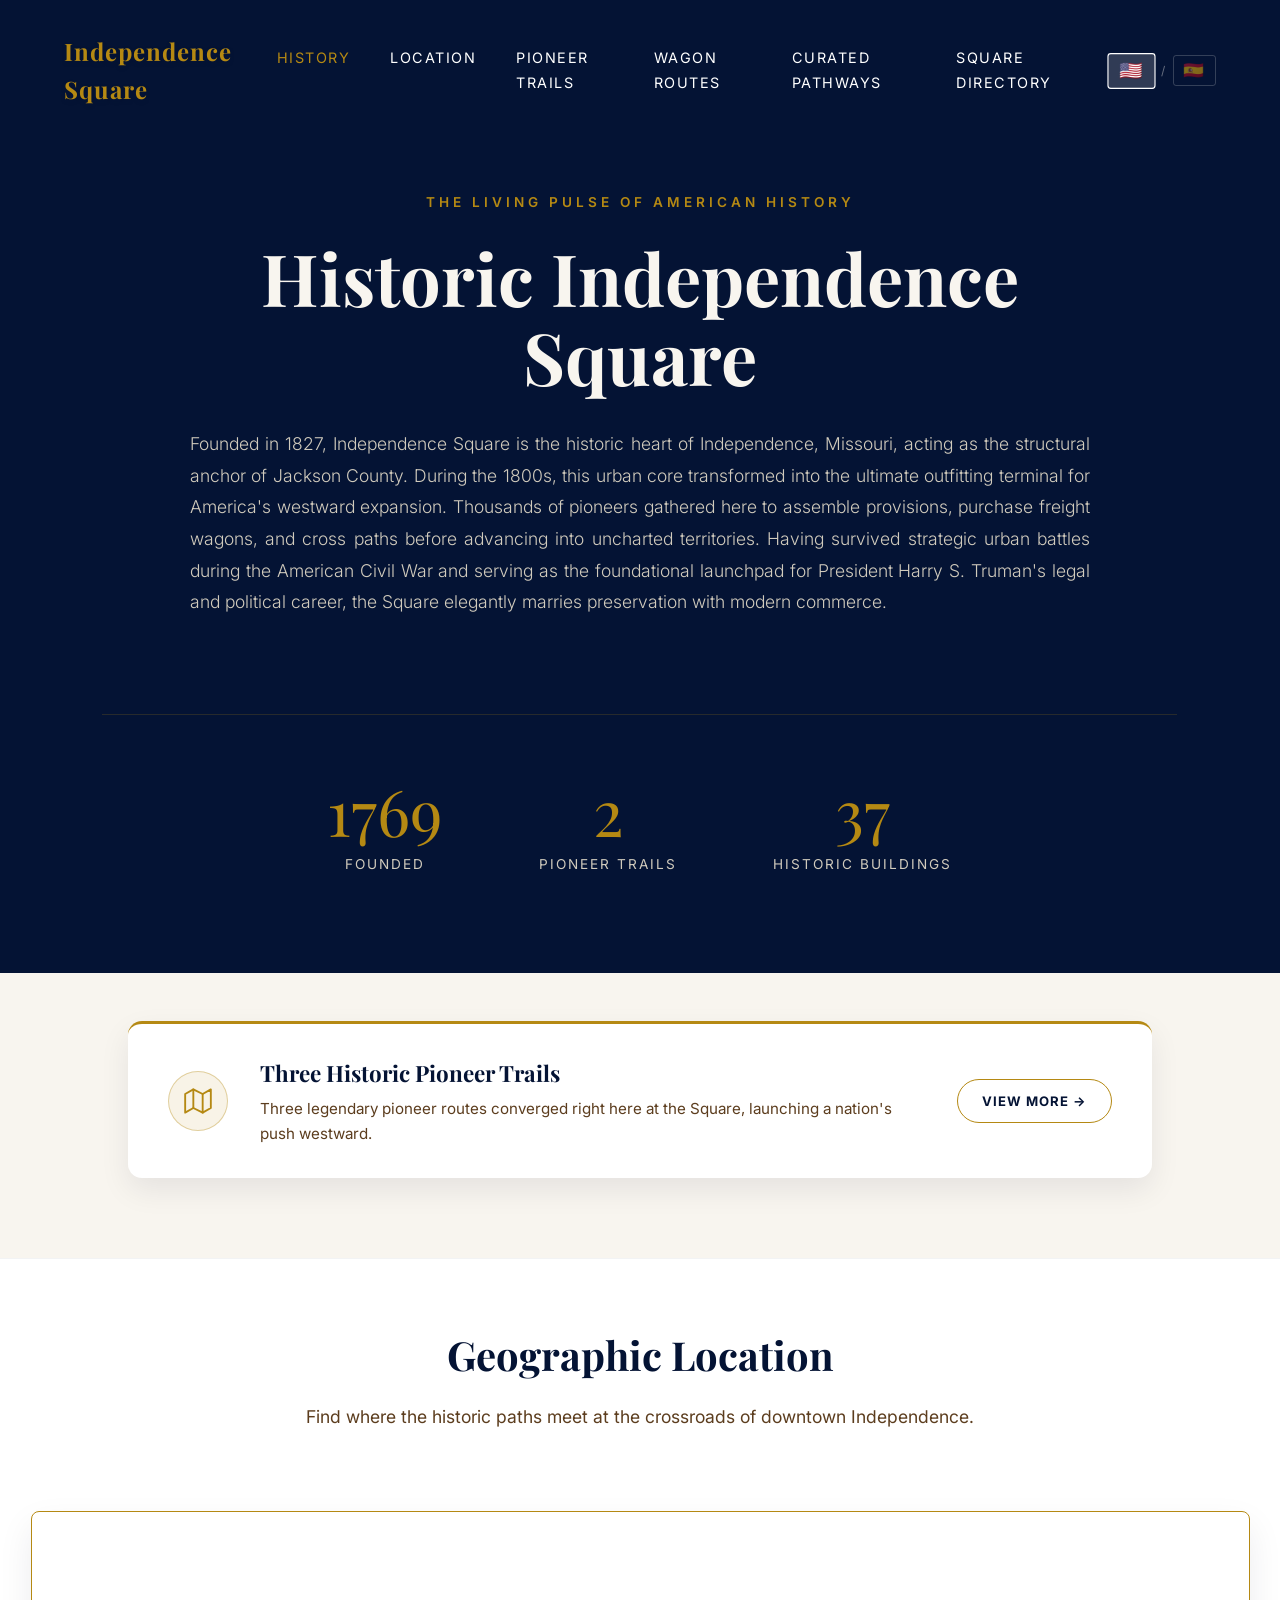
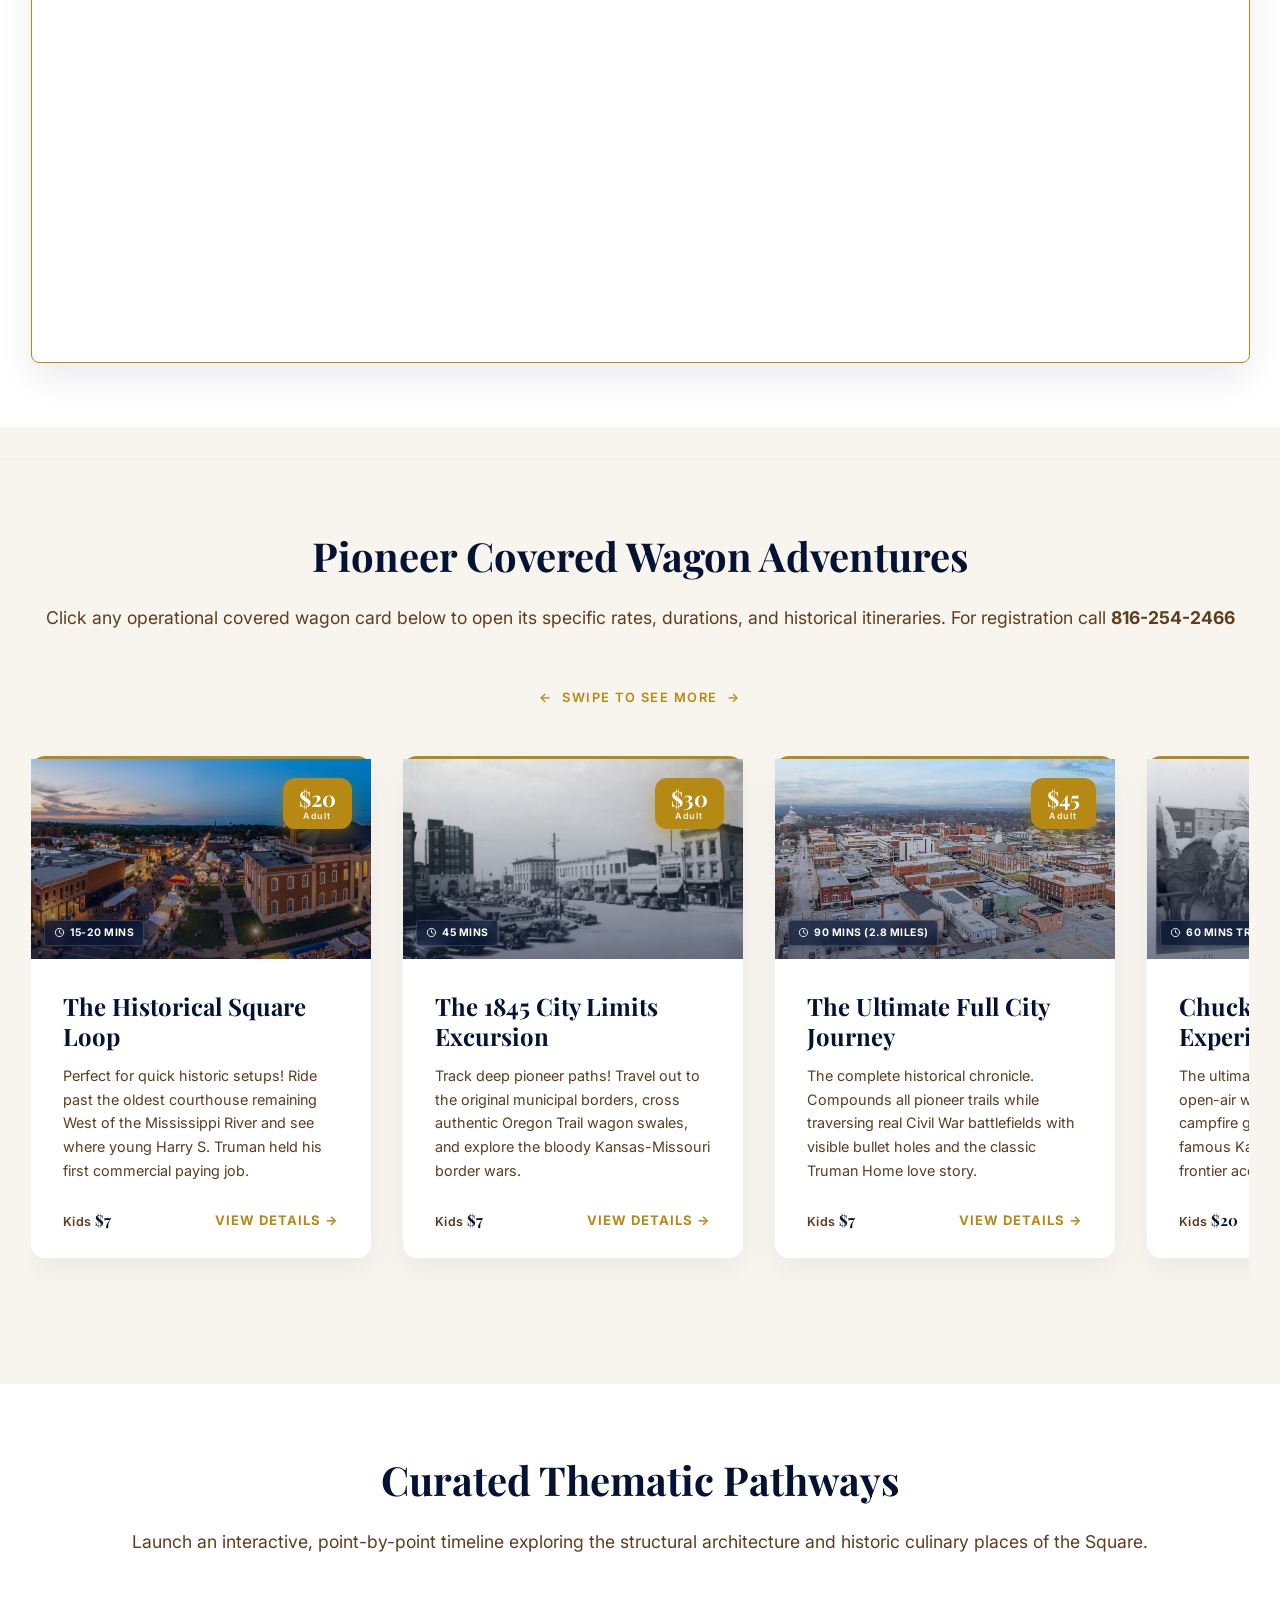
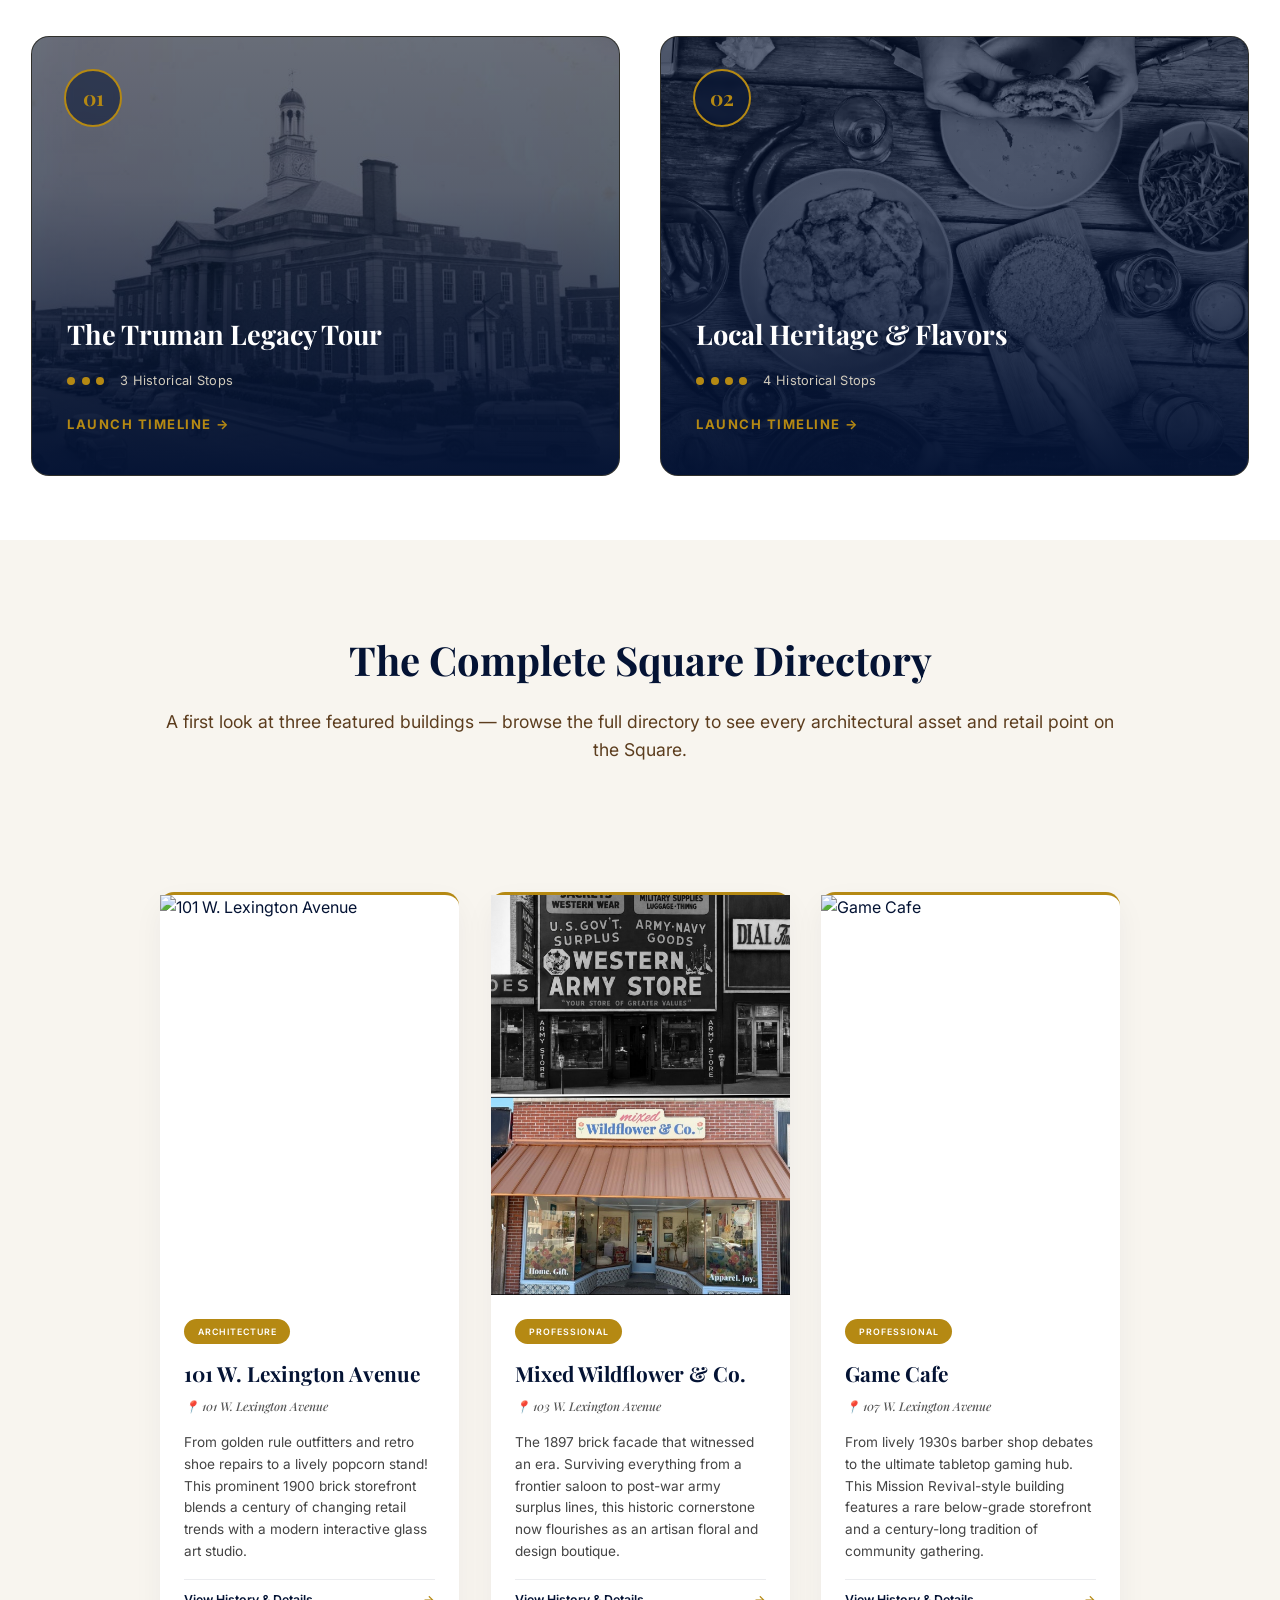
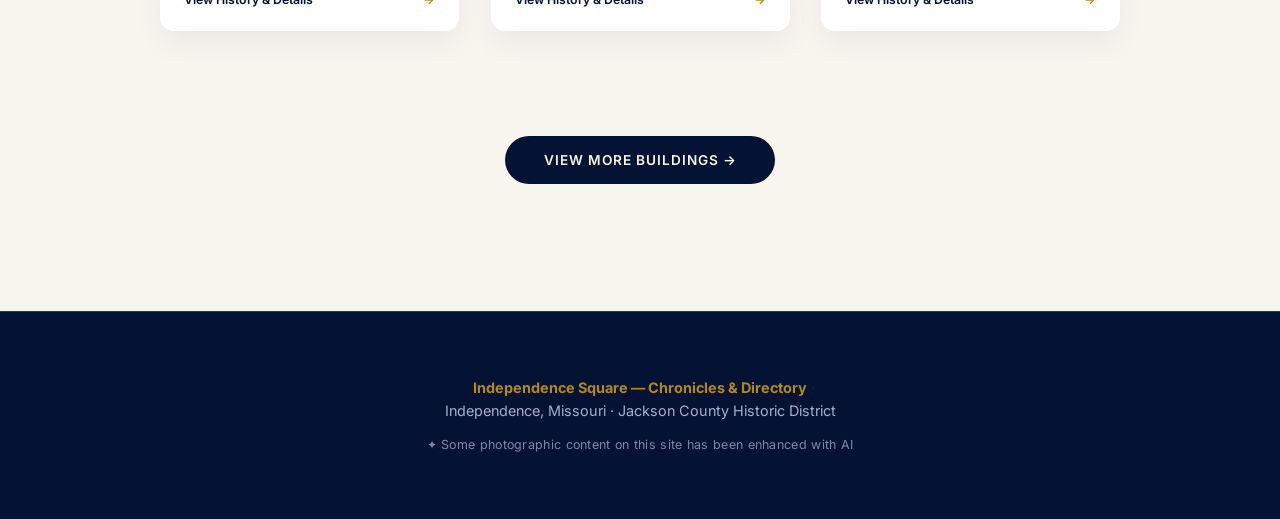
==== commit 0cd306a4: "Squashed 'Websites-Repo/' content from commit 15c422f git-subtree-dir: Websites-Repo git-subtree-spl" ====
--- a/index.html
+++ b/index.html
@@ -1,493 +1,322 @@
 <!DOCTYPE html>
 <html lang="en">
 <head>
-<meta charset="UTF-8">
-<meta name="viewport" content="width=device-width, initial-scale=1.0">
-<title>Linden Street Coffeehouse & Cafe — Lamoni, IA</title>
-<meta name="description" content="Coffeehouse and cafe in Lamoni, Iowa. Coffee, frappes, breakfast, lunch paninis, seasonal drinks, and merch. Order online for pickup.">
-<link rel="preconnect" href="https://fonts.googleapis.com">
-<link href="https://fonts.googleapis.com/css2?family=Fraunces:ital,opsz,wght@0,9..144,400;0,9..144,600;0,9..144,700;0,9..144,900;1,9..144,500;1,9..144,600&family=Work+Sans:wght@400;500;600;700&family=IBM+Plex+Mono:wght@400;500&family=Caveat:wght@500;600;700&display=swap" rel="stylesheet">
-<link rel="stylesheet" href="style.css">
+    <meta charset="UTF-8">
+    <meta name="viewport" content="width=device-width, initial-scale=1.0">
+    <title>Independence Square — Chronicles & Directory</title>
+    <link rel="preconnect" href="https://fonts.googleapis.com">
+    <link rel="preconnect" href="https://fonts.gstatic.com" crossorigin>
+    <link href="https://fonts.googleapis.com/css2?family=Inter:wght=300;400;500;600;700&family=Playfair+Display:ital,wght=0,600;0,700;1,400&display=swap" rel="stylesheet">
+    <link rel="stylesheet" href="style.css">
 </head>
 <body>
 
-<div class="preloader" id="preloader" aria-hidden="true">
-  <div class="preloader-mark">
-    <svg width="48" height="48" viewBox="0 0 26 26" fill="none" xmlns="http://www.w3.org/2000/svg">
-      <path d="M4 10h15v6a5 5 0 0 1-5 5H9a5 5 0 0 1-5-5v-6Z" stroke="#2E2016" stroke-width="1.6"/>
-      <path d="M19 12h1.5a2.5 2.5 0 0 1 0 5H19" stroke="#2E2016" stroke-width="1.6"/>
-      <path d="M8 7c0-1 1-1 1-2s-1-1-1-2M12.5 7c0-1 1-1 1-2s-1-1-1-2" stroke="#2E2016" stroke-width="1.3" stroke-linecap="round"/>
-    </svg>
-    <span class="preloader-name">Linden Street Coffeehouse &amp; Cafe</span>
-  </div>
-</div>
-
-<div class="scroll-progress" id="scrollProgress"></div>
-
-<header class="site-nav">
-  <div class="nav-inner">
-    <a href="#home" class="brandmark">
-      <img src="images/logo.png" alt="Linden Street Coffeehouse logo" class="brandmark-logo">
-      Linden Street Coffeehouse &amp; Cafe
-    </a>
-    <button class="nav-toggle" id="navToggle" aria-label="Toggle menu"><span></span></button>
-    <nav class="links" id="navLinks">
-      <a href="#menu">Menu</a>
-      <a href="#merch">Merch</a>
-      <a href="#visit">Visit</a>
-      <a href="https://order.tbdine.com/pickup/51395" class="nav-order-btn">Order Online</a>
+    <nav class="main-nav" id="mainNav">
+        <div class="nav-brand">Independence Square</div>
+        <ul class="nav-links">
+            <li><a href="#" data-page="history-section" onclick="showPage('history-section'); return false;">History</a></li>
+            <li><a href="#" onclick="goToHomeSection('location-section'); return false;">Location</a></li>
+            <li><a href="#" data-page="trails-section" onclick="showPage('trails-section'); return false;">Pioneer Trails</a></li>
+            <li><a href="#" onclick="goToHomeSection('organized-tours-section'); return false;">Wagon Routes</a></li>
+            <li><a href="#" onclick="goToHomeSection('routes-section'); return false;">Curated Pathways</a></li>
+            <li><a href="#" data-page="directory-section" onclick="showPage('directory-section'); return false;">Square Directory</a></li>
+        </ul>
+
+        <div class="lang-switch" id="langSwitchDesktop">
+            <button class="lang-btn active" id="lang-en" onclick="setLanguage('en')" aria-label="English" title="English">🇺🇸</button>
+            <span class="lang-divider">/</span>
+            <button class="lang-btn" id="lang-es" onclick="setLanguage('es')" aria-label="Español" title="Español">🇪🇸</button>
+        </div>
+
+        <button class="mobile-hamburger" id="mobileHamburger" onclick="toggleMobileMenu()" aria-label="Toggle Menu">
+            <span></span>
+            <span></span>
+            <span></span>
+        </button>
+
+        <div class="mobile-fullscreen-menu" id="mobileNavPopup">
+            <div class="mobile-menu-header">
+                <button class="menu-close-btn" onclick="toggleMobileMenu()">×</button>
+                <div class="menu-brand-center">Independence Square</div>
+            </div>
+            <div class="mobile-menu-content">
+                <ul class="mobile-fullscreen-links">
+                    <li><a href="#" data-page="history-section" onclick="showPage('history-section'); handleMobileLinkClick(); return false;">History Overview</a></li>
+                    <li><a href="#" onclick="goToHomeSection('location-section'); handleMobileLinkClick(); return false;">Geographic Location</a></li>
+                    <li><a href="#" data-page="trails-section" onclick="showPage('trails-section'); handleMobileLinkClick(); return false;">The Three Trails</a></li>
+                    <li><a href="#" onclick="goToHomeSection('organized-tours-section'); handleMobileLinkClick(); return false;">Wagon Routes</a></li>
+                    <li><a href="#" onclick="goToHomeSection('routes-section'); handleMobileLinkClick(); return false;">Curated Pathways</a></li>
+                </ul>
+                <hr class="menu-divider">
+                <ul class="mobile-secondary-links">
+                    <li><a href="#" data-page="directory-section" onclick="showPage('directory-section'); handleMobileLinkClick(); return false;"><span>Complete Directory</span> <span class="arrow">→</span></a></li>
+                </ul>
+                <hr class="menu-divider">
+                <div class="lang-switch lang-switch-mobile" id="langSwitchMobile">
+                    <button class="lang-btn active" id="lang-en-mobile" onclick="setLanguage('en')" aria-label="English" title="English">🇺🇸</button>
+                    <span class="lang-divider">/</span>
+                    <button class="lang-btn" id="lang-es-mobile" onclick="setLanguage('es')" aria-label="Español" title="Español">🇪🇸</button>
+                </div>
+            </div>
+        </div>
     </nav>
-  </div>
-</header>
-
-<section class="hero" id="home">
-  <video class="hero-bg" id="heroBg" autoplay muted loop playsinline src="images/coffee.mp4"></video>
-  <div class="hero-overlay"></div> 
-  <div class="wrap hero-inner"> 
-    <span class="eyebrow-tag">Lamoni, Iowa · Est. on Linden Street</span>
-    <h1>Stop for the coffee.<br>Stay for the food.</h1>
-    <div class="hero-cta">
-      <a href="https://order.tbdine.com/pickup/51395" class="btn btn-primary">Order Online</a>
-      <a href="#menu" class="btn btn-ghost">See the Menu</a>
+
+    <!-- Hidden Google Translate widget, driven by the custom EN/ES buttons above -->
+    <div id="google_translate_element" style="display:none;"></div>
+
+    <header class="hero-section page-section active-page" id="history-section">
+        <div class="hero-inner">
+        <div class="hero-content scroll-reveal">
+            <div class="lang-switch lang-switch-hero" id="langSwitchHero">
+                <button class="lang-btn active" id="lang-en-hero" onclick="setLanguage('en')" aria-label="English" title="English">🇺🇸</button>
+                <span class="lang-divider">/</span>
+                <button class="lang-btn" id="lang-es-hero" onclick="setLanguage('es')" aria-label="Español" title="Español">🇪🇸</button>
+            </div>
+            <span class="subtitle">The Living Pulse of American History</span>
+            <h1 class="title">Historic Independence Square</h1>
+            <p class="intro-text">
+                Founded in 1827, Independence Square is the historic heart of Independence, Missouri, acting as the structural anchor of Jackson County. During the 1800s, this urban core transformed into the ultimate outfitting terminal for America's westward expansion. Thousands of pioneers gathered here to assemble provisions, purchase freight wagons, and cross paths before advancing into uncharted territories. Having survived strategic urban battles during the American Civil War and serving as the foundational launchpad for President Harry S. Truman's legal and political career, the Square elegantly marries preservation with modern commerce.
+            </p>
+        </div>
+        <div class="metrics-bar scroll-reveal" id="metricsBar">
+            <div class="metric"><span class="metric-number" data-target="1827">0</span><span class="metric-label">Founded</span></div>
+            <div class="metric"><span class="metric-number" data-target="3">0</span><span class="metric-label">Pioneer Trails</span></div>
+            <div class="metric"><span class="metric-number" id="historicSitesMetric" data-target="0">0</span><span class="metric-label">Historic Buildings</span></div>
+        </div>
+        </div>
+
+        <div class="trailblazers-banner scroll-reveal" id="trailblazersBanner">
+            <div class="trailblazers-banner-icon" aria-hidden="true">
+                <svg viewBox="0 0 24 24" fill="none" stroke="currentColor" stroke-width="1.6" stroke-linecap="round" stroke-linejoin="round"><polygon points="1 6 1 22 8 18 16 22 23 18 23 2 16 6 8 2 1 6"></polygon><line x1="8" y1="2" x2="8" y2="18"></line><line x1="16" y1="6" x2="16" y2="22"></line></svg>
+            </div>
+            <div class="trailblazers-banner-text">
+                <h3>Three Historic Pioneer Trails</h3>
+                <p>Three legendary pioneer routes converged right here at the Square, launching a nation's push westward.</p>
+            </div>
+            <button class="trailblazers-banner-cta" onclick="showPage('trails-section')">View more →</button>
+        </div>
+
+        <section class="tracks-section location-section-inline scroll-reveal" id="location-section" style="margin-top: 5rem; padding: 4rem 3%; background-color: var(--surface); border-radius: 12px;">
+            <div class="section-header scroll-reveal">
+                <h2>Geographic Location</h2>
+                <p>Find where the historic paths meet at the crossroads of downtown Independence.</p>
+            </div>
+            <div class="location-map-frame scroll-reveal">
+                <iframe src="https://maps.google.com/maps?q=Jackson%20County%20Historic%20Truman%20Courthouse,%20Independence%20MO&t=&z=16&ie=UTF8&iwloc=&output=embed" width="100%" height="450" loading="eager" referrerpolicy="no-referrer-when-downgrade"></iframe>
+            </div>
+        </section>
+
+        <section class="tracks-section" id="organized-tours-section" style="background-color: var(--surface); border-radius: 12px; margin-top: 2rem; padding: 4rem 3%;">
+            <div class="section-header scroll-reveal">
+                <h2>Pioneer Covered Wagon Adventures</h2>
+                <p>Click any operational covered wagon card below to open its specific rates, durations, and historical itineraries. For registration call  <strong>816-254-2466</strong> </p>
+            </div>
+            <p class="wagon-scroll-hint"><span class="swipe-arrow">←</span> Swipe to see more <span class="swipe-arrow">→</span></p>
+            <div class="tracks-grid" id="organizedToursGrid"></div>
+        </section>
+
+        <section class="tracks-section" id="routes-section" style="margin-top: 2rem; padding: 4rem 3%; background-color: var(--surface); border-radius: 12px;">
+            <div class="section-header scroll-reveal">
+                <h2>Curated Thematic Pathways</h2>
+                <p>Launch an interactive, point-by-point timeline exploring the structural architecture and historic culinary places of the Square.</p>
+            </div>
+            <div class="tracks-grid" id="routesGrid"></div>
+        </section>
+
+        <section class="home-directory-preview scroll-reveal" id="homeDirectoryPreview" style="margin-top: 2rem;">
+            <div class="section-header">
+                <h2>The Complete Square Directory</h2>
+                <p>A first look at three featured buildings — browse the full directory to see every architectural asset and retail point on the Square.</p>
+            </div>
+            <div class="directory-grid" id="homeDirectoryPreviewGrid"></div>
+            <div class="home-directory-cta-wrapper">
+                <button class="home-directory-cta" onclick="showPage('directory-section')">View More Buildings →</button>
+            </div>
+        </section>
+    </header>
+
+    <section class="trails-section page-section" id="trails-section">
+        <div class="section-header scroll-reveal">
+            <h2>The Three Pioneer Trails</h2>
+            <p>Explore the historic pathways that converged right at the Square's courtyard — the outfitting point for a nation heading west.</p>
+        </div>
+        <div class="trails-grid">
+            <div class="trail-card scroll-reveal">
+                <div class="trail-media">
+                    <img src="images/santafe_trail.jpg" alt="Santa Fe Trail" onerror="this.style.background='linear-gradient(45deg, #b58913, #041334)'">
+                    <div class="trail-caption-overlay">The Santa Fe Trail Marker at the Jackson County Courthouse in Independence, Mo.</div>
+                </div>
+                <div class="trail-content-box">
+                    <span class="trail-year">Established 1821</span>
+                    <h3>The Santa Fe Trail</h3>
+                    <p>Operating as a high-stakes commercial artery between Missouri and Mexican markets, this trail brought massive economic trade wealth directly to early Square merchants, outfitting heavy freight wagon trains packing out items across hazardous desert stretches.</p>
+                    <div class="trail-stats">
+                        <div class="trail-stat"><span class="trail-stat-value">~900 mi</span><span class="trail-stat-label">Distance</span></div>
+                        <div class="trail-stat"><span class="trail-stat-value">Santa Fe, NM</span><span class="trail-stat-label">Terminus</span></div>
+                        <div class="trail-stat"><span class="trail-stat-value">8–10 wks</span><span class="trail-stat-label">Travel Time</span></div>
+                    </div>
+                </div>
+                <button class="trail-toggle-btn" aria-expanded="false" onclick="toggleTrailDropdown(this)">
+                    <span>Show Historic Milestones</span><span class="toggle-icon">+</span>
+                </button>
+                <div class="trail-details">
+                    <ul class="modal-bullet-list" style="margin-top: 1.5rem; gap: 0.75rem;">
+                        <li style="font-size: 0.88rem; color: var(--muted); padding-left:1.5rem;"><strong>The Commercial Lifeblood:</strong> Rather than family immigration, this was an aggressive international merchant highway trading manufactured goods for silver, mules, and high-value pelts.</li>
+                        <li style="font-size: 0.88rem; color: var(--muted); padding-left:1.5rem;"><strong>The Outfitting Engine:</strong> The Square served as the primary industrial staging ground where massive Conestoga and Murphy wagons were built, repaired, and structurally packed.</li>
+                        <li style="font-size: 0.88rem; color: var(--muted); padding-left:1.5rem;"><strong>The Plaza Marketplace:</strong> Frontier banks, blacksmith shops, and dry-goods warehouses on Liberty and Lexington streets boomed heavily due to cash flow passing through from international caravans.</li>
+                        <li style="font-size: 0.88rem; color: var(--muted); padding-left:1.5rem;"><strong>The Two-Decade Head Start:</strong> Opening in 1821, the Santa Fe Trail predated the Oregon and California routes by twenty years, making Independence Square the nation's first true wagon-outfitting capital.</li>
+                    </ul>
+                </div>
+            </div>
+
+            <div class="trail-card scroll-reveal">
+                <div class="trail-media">
+                    <img src="images/oregon_trail.jpg" alt="Oregon Trail" onerror="this.style.background='linear-gradient(45deg, #b58913, #041334)'">
+                    <div class="trail-caption-overlay">The Oregon Trail Marker in Independence, Mo.</div> 
+                </div>
+                <div class="trail-content-box">
+                    <span class="trail-year">Established 1841</span>
+                    <h3>The Oregon Trail</h3>
+                    <p>The definitive pathway of mass emigration traveled by pioneer families seeking agricultural fortunes in the Pacific Northwest. Families packed provisions, cattle, and survival kits right here in the historic district before braving a brutal 2,000-mile journey.</p>
+                    <div class="trail-stats">
+                        <div class="trail-stat"><span class="trail-stat-value">~2,170 mi</span><span class="trail-stat-label">Distance</span></div>
+                        <div class="trail-stat"><span class="trail-stat-value">Willamette Valley</span><span class="trail-stat-label">Terminus</span></div>
+                        <div class="trail-stat"><span class="trail-stat-value">4–6 mos</span><span class="trail-stat-label">Travel Time</span></div>
+                    </div>
+                </div>
+                <button class="trail-toggle-btn" aria-expanded="false" onclick="toggleTrailDropdown(this)">
+                    <span>Show Historic Milestones</span><span class="toggle-icon">+</span>
+                </button>
+                <div class="trail-details">
+                    <ul class="modal-bullet-list" style="margin-top: 1.5rem; gap: 0.75rem;">
+                        <li style="font-size: 0.88rem; color: var(--muted); padding-left:1.5rem;"><strong>The Great Migration:</strong> Driven by the promise of free, highly fertile soil in the Willamette Valley, thousands of families gathered in Independence every spring.</li>
+                        <li style="font-size: 0.88rem; color: var(--muted); padding-left:1.5rem;"><strong>The Packing Ritual:</strong> Pioneers calculated precise multi-month rations here, buying thousands of pounds of flour, bacon, sugar, and structural tools required to build homesteads.</li>
+                        <li style="font-size: 0.88rem; color: var(--muted); padding-left:1.5rem;"><strong>The Landscape Crucible:</strong> Independence represented the last drop of security before families encountered dangerous river crossings, volatile weather, and mountain ranges.</li>
+                        <li style="font-size: 0.88rem; color: var(--muted); padding-left:1.5rem;"><strong>The Council Grove Gathering:</strong> Many wagon trains formalized as organized companies here, electing captains and drafting travel rules before committing to the trail's remote, unpoliced stretches.</li>
+                    </ul>
+                </div>
+            </div>
+
+            <div class="trail-card scroll-reveal">
+                <div class="trail-media california-media">
+                    <img src="images/california_trail.jpg" alt="California Trail" onerror="this.style.background='linear-gradient(45deg, #b58913, #041334)'">
+                    <img src="images/california_trail2.jpg" alt="California Trail" onerror="this.style.background='linear-gradient(45deg, #b58913, #041334)'">
+                    <div class="trail-caption-overlay">California Trail Map</div> 
+                </div>
+                <div class="trail-content-box">
+                    <span class="trail-year">Gold Rush 1849</span>
+                    <h3>The California Trail</h3>
+                    <p>Sparked by the historic gold discoveries at Sutter's Mill, this trail flooded the local municipal infrastructure with thousands of frantic "Forty-Niners." The Square transformed into an intense outfitting market for travelers racing to secure mules, oxen, and rations.</p>
+                    <div class="trail-stats">
+                        <div class="trail-stat"><span class="trail-stat-value">~1,950 mi</span><span class="trail-stat-label">Distance</span></div>
+                        <div class="trail-stat"><span class="trail-stat-value">Sacramento Valley</span><span class="trail-stat-label">Terminus</span></div>
+                        <div class="trail-stat"><span class="trail-stat-value">4–5 mos</span><span class="trail-stat-label">Travel Time</span></div>
+                    </div>
+                </div>
+                <button class="trail-toggle-btn" aria-expanded="false" onclick="toggleTrailDropdown(this)">
+                    <span>Show Historic Milestones</span><span class="toggle-icon">+</span>
+                </button>
+                <div class="trail-details">
+                    <ul class="modal-bullet-list" style="margin-top: 1.5rem; gap: 0.75rem;">
+                        <li style="font-size: 0.88rem; color: var(--muted); padding-left:1.5rem;"><strong>The Gold Stampede:</strong> The discovery of gold instantly transformed the sleepy public square into a chaotic, high-energy global marketplace overnight, resulting in a dramatic increase in the price of oxen, sturdy mules, and canvas covers to unprecedented historical heights.</li>
+                        <li style="font-size: 0.88rem; color: var(--muted); padding-left:1.5rem;"><strong>The Race Against Winter:</strong> Travelers used the Square to complete emergency outfitting, racing to cross the deadly Sierra Nevada passes before heavy winter blizzards set in.</li>
+                        <li style="font-size: 0.88rem; color: var(--muted); padding-left:1.5rem;"><strong>The Parting of the Ways:</strong> Many California-bound emigrants shared the same route as Oregon-bound families out of Independence before splitting off near Fort Hall toward the Humboldt River.</li>
+                        <li style="font-size: 0.88rem; color: var(--muted); padding-left:1.5rem;"><strong>The Lasting Legacy:</strong> The Gold Rush traffic cemented Independence's reputation nationwide as "the Queen City of the Trails," a title still celebrated across the historic Square today.</li>
+                    </ul>
+                </div>
+            </div>
+        </div>
+    </section>
+
+    <section class="directory-section page-section" id="directory-section">
+        <div class="section-header scroll-reveal">
+            <h2>The Complete Square Directory</h2>
+            <p>Filter or search dynamically through all architectural assets and retail points across the district grid.</p>
+        </div>
+        <div class="directory-controls scroll-reveal">
+            <div class="search-wrapper">
+                <input type="text" id="dirSearch" class="directory-search-input" placeholder="Search buildings by name or address...">
+            </div>
+            <div class="filter-bar">
+                <button class="filter-btn active" onclick="filterCategory('all', this)">All Buildings</button>
+                <button class="filter-btn" onclick="filterCategory('historical', this)">Historical Heritage</button>
+                <button class="filter-btn" onclick="filterCategory('architecture', this)">Architecture & Design</button>
+                <button class="filter-btn" onclick="filterCategory('culinary', this)">Culinary & Tastings</button>
+                <button class="filter-btn" onclick="filterCategory('professional', this)">Services & Professional</button>
+            </div>
+        </div>
+        <div class="directory-grid" id="directoryGrid"></div>
+    </section>
+
+    <div class="modal-overlay" id="modalOverlay" onclick="closeModal()">
+        <div class="modal-container" id="modalContainer" onclick="event.stopPropagation()">
+            <button class="modal-close" onclick="closeModal()">×</button>
+            <div id="modalDynamicContent"></div>
+        </div>
     </div>
-    <div class="hero-meta">
-      <div><strong>Hours</strong>Mon–Sat 7am–4pm · Wed supper 5–7pm</div>
-      <div><strong>Call ahead</strong>641-784-4700</div>
-      <div><strong>Find us</strong>104 S Linden St, Lamoni, IA</div>
-    </div>
-  </div>
-</section>
-
-<div class="order-strip">
-  <div class="wrap order-inner reveal">
-    <div>
-      <h2>Flavors of the Season</h2>
-      <p>Coffees and cozy eats meant for right now. Taste the season before it slips away.</p>
-    </div>
-    <a href="#menu" data-open-tab="seasonal" class="btn btn-primary">See All Seasonal Items →</a>
-  </div>
-</div>
-
-<div class="marquee-strip">
-  <div class="marquee-track">
-    <span class="marquee-item">HOMEMADE</span><span class="marquee-dot">·</span>
-    <span class="marquee-item">COOL VIBES</span><span class="marquee-dot">·</span>
-    <span class="marquee-item">SPECIALTY COFFEE</span><span class="marquee-dot">·</span>
-    <span class="marquee-item">GLUTEN FREE</span><span class="marquee-dot">·</span>
-    <span class="marquee-item">HOMEMADE</span><span class="marquee-dot">·</span>
-    <span class="marquee-item">COOL VIBES</span><span class="marquee-dot">·</span>
-    <span class="marquee-item">SPECIALTY COFFEE</span><span class="marquee-dot">·</span>
-    <span class="marquee-item">GLUTEN FREE</span><span class="marquee-dot">·</span>
-  </div>
-  <div class="marquee-track" aria-hidden="true">
-    <span class="marquee-item">HOMEMADE</span><span class="marquee-dot">·</span>
-    <span class="marquee-item">COOL VIBES</span><span class="marquee-dot">·</span>
-    <span class="marquee-item">SPECIALTY COFFEE</span><span class="marquee-dot">·</span>
-    <span class="marquee-item">GLUTEN FREE</span><span class="marquee-dot">·</span>
-    <span class="marquee-item">HOMEMADE</span><span class="marquee-dot">·</span>
-    <span class="marquee-item">COOL VIBES</span><span class="marquee-dot">·</span>
-    <span class="marquee-item">SPECIALTY COFFEE</span><span class="marquee-dot">·</span>
-    <span class="marquee-item">GLUTEN FREE</span><span class="marquee-dot">·</span>
-  </div>
-</div>
-
-
-<div class="menu-header" id="menu">
-  <div class="tabbar">
-    <button class="active" data-tab="breakfast">BREAKFAST & DRINKS</button>
-    <button data-tab="coffee">COFFEE</button>
-    <button data-tab="smoothies">MILKSHAKES, SMOOTHIES & FRAPPE</button>
-    <button data-tab="lunch">LUNCH</button>
-    <button data-tab="seasonal">SEASONAL</button>
-  </div>
-</div>
-
-    <!-- BREAKFAST & DRINKS -->
-    <div class="menu-panel active" id="panel-breakfast">
-      <div class="menu-columns">
-        <div class="menu-group reveal">
-          <h3>Breakfast · 7am–2:30pm</h3>
-          <div class="menu-item"><div class="name">Quiche</div><div class="price">$10.80</div></div>
-          <div class="menu-item"><div class="name">Sausage Egg Cheese Muffin</div><div class="price">$5.70</div></div>
-          <div class="menu-item"><div class="name">Toasted Bagel</div><div class="price">$5.35</div></div>
-          <div class="menu-item"><div class="name">Yogurt Parfait</div><div class="price">$5.35</div></div>
-          <hr color="#D9A62E">
-          <div class="menu-item"><div class="name">Breakfast Egg Wrap<div class="desc">Meat or veggie loaded, chipotle mayo or salsa</div></div><div class="price">$5.70</div></div>
-          <div class="menu-item"><div class="name">Biscuits &amp; Gravy<div class="desc">Half order or whole order</div></div><div class="price">$5.56 / $7.70</div></div>
-          <br>
-          <span class="subnote">Available daily, 7–10:30am</span>
-        </div>
-
-        <div class="menu-group reveal">
-          <h3>Iced Tea, Soda &amp; Juice</h3>
-          <span class="subnote">16oz unless noted</span>
-          <div class="menu-item"><div class="name">Soda Can, 12oz</div><div class="price">$1.17</div></div>
-          <div class="menu-item"><div class="name">Apple Juice</div><div class="price">$1.87</div></div>
-          <div class="menu-item"><div class="name">Blackberry Sage Iced Tea<div class="desc">Blackberry-sage black iced tea</div></div><div class="price">$1.87</div></div>
-          <div class="menu-item"><div class="name">Chocolate Milk</div><div class="price">$1.87</div></div>
-          <div class="menu-item"><div class="name">Happy Hibiscus Iced Tea<div class="desc">Hibiscus herbal iced tea</div></div><div class="price">$1.87</div></div>
-          <div class="menu-item"><div class="name">Lemonade<div class="desc">Lemonade concentrate, water, ice</div></div><div class="price">$3.74</div></div>
-          <div class="menu-item"><div class="name">Orange Juice</div><div class="price">$1.87</div></div>
-          <div class="menu-item"><div class="name">Pineapple Juice</div><div class="price">$1.87</div></div>
-          <div class="menu-item"><div class="name">Regular Milk</div><div class="price">$1.87</div></div>
-          <div class="menu-item"><div class="name">Southern Sweet Iced Tea<div class="desc">Sweetened black iced tea</div></div><div class="price">$1.87</div></div>
-          <div class="menu-item"><div class="name">Unsweetened Iced Tea</div><div class="price">$1.87</div></div>
-        </div>
-      </div>
-    </div>
-
-    <!-- COFFEE -->
-    <div class="menu-panel" id="panel-coffee">
-      <div class="menu-columns">
-        <div class="menu-group reveal">
-          <h3>Hot Coffees</h3>
-          <div class="menu-item"><div class="name">Americano</div><div class="price">$3.04</div></div>
-          <div class="menu-item"><div class="name">Latte</div><div class="price">$3.60</div></div>
-          <div class="menu-item"><div class="name">Caramel Latte</div><div class="price">$4.44</div></div>
-          <div class="menu-item"><div class="name">Flavored Latte<div class="desc">Espresso, Ghirardelli white chocolate, your choice of flavor, steamed milk</div></div><div class="price">$4.21</div></div>
-          <div class="menu-item"><div class="name">Mocha / White Mocha<div class="desc">Ghirardelli dark or white chocolate, espresso, steamed milk, whipped cream</div></div><div class="price">$4.44</div></div>
-          <div class="menu-item"><div class="name">Dark Zombie, 16oz<div class="desc">Ghirardelli dark chocolate, coconut, hazelnut, espresso, steamed milk, whipped cream</div></div><div class="price">$5.00</div></div>
-          <div class="menu-item"><div class="name">White Zombie, 16oz<div class="desc">Ghirardelli dark chocolate, coconut, hazelnut, espresso, steamed milk, whipped cream</div></div><div class="price">$5.00</div></div>
-          <div class="menu-item"><div class="name">Nutty / Salty Professor, 16oz<div class="desc">Caramel sauce, hazelnut, espresso, salt (optional), steamed milk — please specify salty for the salted version</div></div><div class="price">$5.00</div></div>
-          <div class="menu-item"><div class="name">Espresso Shots</div><div class="price">$2.80</div></div>
-          <div class="menu-item"><div class="name">Drip Coffee</div><div class="price">$2.10</div></div>
-          <div class="menu-item"><div class="name">Caramel Cider<div class="desc">Apple cider, steamed with caramel and cinnamon, whipped cream</div></div><div class="price">$4.44</div></div>
-          <div class="menu-item"><div class="name">Chai Tea Latte<div class="desc">House-made chai, steamed with milk</div></div><div class="price">$4.44</div></div>
-          <div class="menu-item"><div class="name">London Fog<div class="desc">Earl Grey tea, French vanilla, steamed milk</div></div><div class="price">$4.21</div></div>
-          <div class="menu-item"><div class="name">Hot Chocolate<div class="desc">Ghirardelli dark chocolate, steamed milk, whipped cream</div></div><div class="price">$3.74</div></div>
-          <div class="menu-item"><div class="name">Steamer<div class="desc">Steamed milk with your choice of flavor</div></div><div class="price">$3.74</div></div>
-          <div class="menu-item"><div class="name">Hot Tea<div class="desc">Flavor selected at pickup</div></div><div class="price">$1.87</div></div>
-        </div>
-
-        <div class="menu-group reveal">
-          <h3>Iced Coffees</h3>
-          <div class="menu-item"><div class="name">Americano</div><div class="price">$3.04</div></div>
-          <div class="menu-item"><div class="name">Latte</div><div class="price">$4.07</div></div>
-          <div class="menu-item"><div class="name">Caramel Latte</div><div class="price">$4.91</div></div>
-          <div class="menu-item"><div class="name">Flavored Latte<div class="desc">Espresso, Ghirardelli white chocolate, your choice of flavor, milk, ice</div></div><div class="price">$4.67</div></div>
-          <div class="menu-item"><div class="name">Mocha / White Mocha<div class="desc">Ghirardelli dark or white chocolate, espresso, milk, ice</div></div><div class="price">$4.91</div></div>
-          <div class="menu-item"><div class="name">Dark Zombie<div class="desc">Ghirardelli dark chocolate, coconut, hazelnut, espresso, milk, ice</div></div><div class="price">$5.00</div></div>
-          <div class="menu-item"><div class="name">White Zombie<div class="desc">Ghirardelli dark chocolate, coconut, hazelnut, espresso, milk, ice</div></div><div class="price">$5.00</div></div>
-          <div class="menu-item"><div class="name">Nutty / Salty Professor<div class="desc">Caramel sauce, hazelnut, espresso, salt (optional), steamed milk — please specify salty for the salted version</div></div><div class="price">$5.00</div></div>
-          <div class="menu-item"><div class="name">Chai Tea Latte<div class="desc">House-made chai, milk, ice</div></div><div class="price">$4.91</div></div>
-          <div class="menu-item"><div class="name">Cold Brew Coffee<div class="desc">House blend, choose to add flavors or cold foam</div></div><div class="price">$3.74</div></div>
-        </div>
-
-        <div class="menu-group reveal">
-          <h3>Coffee Smoothies, 16oz</h3>
-          <span class="subnote">Espresso-based blended drinks</span>
-          <div class="menu-item"><div class="name">Café Caramel Smoothie<div class="desc">Vanilla ice cream, espresso, caramel sauce, caramel syrup</div></div><div class="price">$5.84</div></div>
-          <div class="menu-item"><div class="name">Café Chocolate Smoothie<div class="desc">Vanilla ice cream, espresso, Ghirardelli chocolate</div></div><div class="price">$5.84</div></div>
-          <div class="menu-item"><div class="name">Dark Zombie Smoothie<div class="desc">Vanilla ice cream, espresso, Ghirardelli chocolate, coconut, hazelnut</div></div><div class="price">$5.84</div></div>
-          <div class="menu-item"><div class="name">White Zombie Smoothie<div class="desc">Vanilla ice cream, espresso, Ghirardelli white chocolate, coconut, hazelnut</div></div><div class="price">$5.84</div></div>
-          <div class="menu-item"><div class="name">Chillin' Professor<div class="desc">Vanilla ice cream, espresso, hazelnut, caramel sauce</div></div><div class="price">$5.84</div></div>
-          <div class="menu-item"><div class="name">White Chocolate Peppermint Smoothie<div class="desc">Vanilla ice cream, espresso, Ghirardelli white chocolate, peppermint</div></div><div class="price">$5.84</div></div>
-          <div class="menu-item"><div class="name">Peanut Butter Cup Smoothie<div class="desc">Vanilla ice cream, espresso, Ghirardelli chocolate, peanut butter</div></div><div class="price">$5.84</div></div>
-        </div>
-      </div>
-    </div>
-
-    <!-- MILKSHAKES, SMOOTHIES & FRAPPE -->
-    <div class="menu-panel" id="panel-smoothies">
-      <div class="menu-columns">
-        <div class="menu-group reveal">
-          <h3>Milkshakes &amp; Smoothies, 16oz</h3>
-          <span class="subnote">No coffee — fruit &amp; cream based</span>
-          <div class="menu-item"><div class="name">Milkshake<div class="desc">Vanilla ice cream, your choice of flavor</div></div><div class="price">$5.37</div></div>
-          <div class="menu-item"><div class="name">Berry Blue Smoothie<div class="desc">Blueberries, banana, vanilla yogurt, milk, ice</div></div><div class="price">$5.84</div></div>
-          <div class="menu-item"><div class="name">Strawberry Banana Smoothie<div class="desc">Strawberries, banana, vanilla yogurt, milk, ice</div></div><div class="price">$5.84</div></div>
-          <div class="menu-item"><div class="name">Fruit Smoothie<div class="desc">Orange juice, pineapple juice, strawberry, banana, honey, ice</div></div><div class="price">$5.84</div></div>
-          <div class="menu-item"><div class="name">Hawaiian Smoothie<div class="desc">Vanilla ice cream, pineapple juice, coconut</div></div><div class="price">$5.84</div></div>
-          <div class="menu-item"><div class="name">Dreamsicle Shake<div class="desc">Vanilla ice cream, orange juice, Ghirardelli white chocolate</div></div><div class="price">$5.84</div></div>
-          <div class="menu-item"><div class="name">Frozen Chai<div class="desc">Vanilla ice cream, house-made chai</div></div><div class="price">$5.84</div></div>
-          <div class="menu-item"><div class="name">Whipped Lemonade<div class="desc">Lemonade concentrate blended with ice and half &amp; half, topped with whipped cream — choose a syrup</div></div><div class="price">$5.14</div></div>
-        </div>
-
-        <div class="menu-group reveal">
-          <h3>Frappes, 16oz</h3>
-          <div class="menu-item"><div class="name">Coconut Crème</div><div class="price">$5.38</div></div>
-          <div class="menu-item"><div class="name">Caramel Extreme</div><div class="price">$5.38</div></div>
-          <div class="menu-item"><div class="name">Cookies &amp; Cream</div><div class="price">$5.38</div></div>
-          <div class="menu-item"><div class="name">Double Fudge Mocha</div><div class="price">$5.38</div></div>
-          <div class="menu-item"><div class="name">Java Chip</div><div class="price">$5.38</div></div>
-          <div class="menu-item"><div class="name">Matcha Green Tea</div><div class="price">$5.38</div></div>
-          <div class="menu-item"><div class="name">Pistachio</div><div class="price">$5.38</div></div>
-          <div class="menu-item"><div class="name">Red Velvet</div><div class="price">$5.38</div></div>
-          <br>
-          <span class="subnote">Add-ons</span>
-          <div class="menu-item"><div class="name">Extra Espresso</div><div class="price">$0.79</div></div>
-          <div class="menu-item"><div class="name">Oat Milk Sub</div><div class="price">$0.93</div></div>
-        </div>
-      </div>
-    </div>
-
-    <!-- LUNCH -->
-    <div class="menu-panel" id="panel-lunch">
-      <div class="menu-columns">
-        <div class="menu-group reveal">
-          <h3>Sandwiches</h3>
-          <span class="subnote">Choose a side with your entree</span>
-          <div class="menu-item"><div class="name">Panini Melt<div class="desc">Turkey &amp; provolone, ham &amp; swiss, or roast beef &amp; swiss — mix and match</div></div><div class="price">$10.83</div></div>
-          <div class="menu-item"><div class="name">Beef Brisket or Pulled Pork Flatbread</div><div class="price">$10.83</div></div>
-          <div class="menu-item"><div class="name">Cranberry Turkey Sandwich</div><div class="price">$10.83</div></div>
-          <div class="menu-item"><div class="name">Deli Sandwich</div><div class="price">$10.83</div></div>
-          <div class="menu-item"><div class="name">Grilled Cheese &amp; Tomato Soup</div><div class="price">$10.35</div></div>
-          <div class="menu-item"><div class="name">Lime Chicken Tortilla Crisp</div><div class="price">$10.83</div></div>
-          <div class="menu-item"><div class="name">Veggie Wrap, Flatbread or Bagel</div><div class="price">$10.83</div></div>
-          <div class="menu-item"><div class="name">1/2 and 1/2 Combo</div><div class="price">$10.80</div></div>
-        </div>
-        <div class="menu-group reveal">
-          <h3>Salads</h3>
-          <div class="menu-item"><div class="name">Cranberry Apple Walnut Salad</div><div class="price">$10.83</div></div>
-          <div class="menu-item"><div class="name">House Salad</div><div class="price">$10.83</div></div>
-          <br>
-          <br>
-          <h3>Sides</h3>
-          <div class="menu-item"><div class="name">Potato Chips · Coleslaw · Fresh Fruit</div></div>
-          <div class="menu-item"><div class="name">Tomato Soup · Broccoli Soup · Side Salad</div></div>
-        </div>
-      </div>
-      <div class="gf-note reveal spotlight">
-        <strong>Gluten Free</strong>
-        We make our own gluten free sandwich bread in-house, and also take orders for gluten free rolls, cinnamon rolls, and sweet breads. Call or message us on Facebook for pricing — please allow 48 hours for bakery orders.
-      </div>
-    </div>
-<br>
-
-    <!-- SEASONAL -->
-    <div class="menu-panel" id="panel-seasonal">
-      <div class="menu-columns">
-        <div class="menu-group reveal">
-          <h3>Seasonal Sandwiches &amp; Salads</h3>
-          <div class="menu-item"><div class="name">Mediterranean Wrap</div><div class="price">$11.31</div></div>
-          <div class="menu-item"><div class="name">Mediterranean Salad</div><div class="price">$10.83</div></div>
-          <div class="menu-item"><div class="name">Dill Chicken Sandwich</div><div class="price">$10.83</div></div>
-          <div class="menu-item"><div class="name">Crunch Wrap</div><div class="price">$10.83</div></div>
-        </div>
-
-        <div class="menu-group reveal">
-          <h3>Seasonal Frappes &amp; Sips</h3>
-          <div class="menu-item"><div class="name">Sweet Purple Frappe</div><div class="price">$5.50</div></div>
-          <div class="menu-item"><div class="name">Cherry Red Velvet Frappe</div><div class="price">$5.50</div></div>
-          <div class="menu-item"><div class="name">Whipped Strawberry Lemonade</div><div class="price">$6.25</div></div>
-          <div class="menu-item"><div class="name">Pistachio Frappe</div><div class="price">$5.50</div></div>
-        </div>
-      </div>
-    </div>
-
-<section class="section community alt" id="community">
-  <div class="wrap">
-    <div class="section-head reveal">
-      <div>
-        <span class="tag">Community</span>
-        <h2>Spotted on Linden Street</h2>
-        <p><strong>Instagram: @lindenstreetcoffeehouse</strong> — behind-the-scenes shots of our eats and beverages</p>
-      </div>
-      <a href="https://instagram.com/lindenstreetcoffeehouse/" class="btn-ghost-dark" target="_blank" rel="noopener">Follow on Instagram</a>
-    </div>
-  </div>
-
-  <div class="community-strip reveal">
-    <a class="community-photo" href="https://instagram.com/lindenstreetcoffeehouse/" target="_blank" rel="noopener">
-      <img src="images/c1.jpg" alt="Customer photo at Linden Street Coffeehouse" loading="lazy">
-      <span class="community-overlay">
-        <svg viewBox="0 0 24 24" fill="currentColor"><path d="M12 21s-7.2-4.35-10-9.1C.4 8.6 2.1 5 5.6 5c2 0 3.4 1.1 4.4 2.6C11 6.1 12.4 5 14.4 5c3.5 0 5.2 3.6 3.6 6.9C19.2 16.65 12 21 12 21Z"/></svg>
-      </span>
-    </a>
-    <a class="community-photo" href="https://instagram.com/lindenstreetcoffeehouse/" target="_blank" rel="noopener">
-      <img src="images/c2.jpg" alt="Customer photo at Linden Street Coffeehouse" loading="lazy">
-      <span class="community-overlay">
-        <svg viewBox="0 0 24 24" fill="currentColor"><path d="M12 21s-7.2-4.35-10-9.1C.4 8.6 2.1 5 5.6 5c2 0 3.4 1.1 4.4 2.6C11 6.1 12.4 5 14.4 5c3.5 0 5.2 3.6 3.6 6.9C19.2 16.65 12 21 12 21Z"/></svg>
-      </span>
-    </a>
-    <a class="community-photo" href="https://instagram.com/lindenstreetcoffeehouse/" target="_blank" rel="noopener">
-      <img src="images/c3.jpg" alt="Customer photo at Linden Street Coffeehouse" loading="lazy">
-      <span class="community-overlay">
-        <svg viewBox="0 0 24 24" fill="currentColor"><path d="M12 21s-7.2-4.35-10-9.1C.4 8.6 2.1 5 5.6 5c2 0 3.4 1.1 4.4 2.6C11 6.1 12.4 5 14.4 5c3.5 0 5.2 3.6 3.6 6.9C19.2 16.65 12 21 12 21Z"/></svg>
-      </span>
-    </a>
-    <a class="community-photo" href="https://instagram.com/lindenstreetcoffeehouse/" target="_blank" rel="noopener">
-      <img src="images/c4.jpg" alt="Customer photo at Linden Street Coffeehouse" loading="lazy">
-      <span class="community-overlay">
-        <svg viewBox="0 0 24 24" fill="currentColor"><path d="M12 21s-7.2-4.35-10-9.1C.4 8.6 2.1 5 5.6 5c2 0 3.4 1.1 4.4 2.6C11 6.1 12.4 5 14.4 5c3.5 0 5.2 3.6 3.6 6.9C19.2 16.65 12 21 12 21Z"/></svg>
-      </span>
-    </a>
-    <a class="community-photo" href="https://instagram.com/lindenstreetcoffeehouse/" target="_blank" rel="noopener">
-      <img src="images/c5.jpg" alt="Customer photo at Linden Street Coffeehouse" loading="lazy">
-      <span class="community-overlay">
-        <svg viewBox="0 0 24 24" fill="currentColor"><path d="M12 21s-7.2-4.35-10-9.1C.4 8.6 2.1 5 5.6 5c2 0 3.4 1.1 4.4 2.6C11 6.1 12.4 5 14.4 5c3.5 0 5.2 3.6 3.6 6.9C19.2 16.65 12 21 12 21Z"/></svg>
-      </span>
-    </a>
-    <a class="community-photo" href="https://instagram.com/lindenstreetcoffeehouse/" target="_blank" rel="noopener">
-      <img src="images/c6.jpg" alt="Customer photo at Linden Street Coffeehouse" loading="lazy">
-      <span class="community-overlay">
-        <svg viewBox="0 0 24 24" fill="currentColor"><path d="M12 21s-7.2-4.35-10-9.1C.4 8.6 2.1 5 5.6 5c2 0 3.4 1.1 4.4 2.6C11 6.1 12.4 5 14.4 5c3.5 0 5.2 3.6 3.6 6.9C19.2 16.65 12 21 12 21Z"/></svg>
-      </span>
-    </a>
-  </div>
-</section>
-
-<section class="section" id="merch">
-  <div class="wrap">
-    <div class="merch-layout">
-      <div class="section-head merch-text reveal">
-        <div>
-          <span class="tag">Shop</span>
-          <h2>Merch</h2>
-          <p>Take a piece of Linden Street home with you — coffee-inspired tees, printed to order and shipped straight from the print shop.</p>
-        </div>
-      </div>
-
-      <div class="merch-carousel-col">
-        <div class="merch-carousel reveal" id="merchCarousel">
-      <button class="carousel-arrow carousel-prev" id="merchPrev" aria-label="Previous shirt" type="button">
-        <svg viewBox="0 0 24 24" fill="none"><path d="M15 5l-7 7 7 7" stroke="currentColor" stroke-width="2" stroke-linecap="round" stroke-linejoin="round"/></svg>
-      </button>
-
-      <div class="carousel-viewport">
-        <div class="carousel-track" id="merchTrack">
-          <div class="carousel-slide" data-index="0">
-            <a class="merch-photo-card" href="https://dreamfabricsetc.printify.me/product/27528368/coffee-gnome-collection-t-shirt-linden-street-coffeehouse-espresso-latte-cappuccino" target="_blank" rel="noopener" tabindex="-1">
-              <div class="merch-photo-wrap">
-                <img src="https://images-api.printify.com/mockup/69c1c8ec67a0a0a7e105ce96/67446/97992/coffee-gnome-collection-t-shirt-linden-street-coffeehouse-espresso-latte-cappuccino.jpg?camera_label=front&revision=1777235490395&s=800" alt="Coffee Gnome Collection T-Shirt, Linden Street Coffeehouse" loading="lazy">
-              </div>
-              <div class="merch-photo-info">
-                <div class="merch-photo-name">Coffee Gnome Collection Tee</div>
-                <div class="merch-photo-price">$17.63</div>
-              </div>
-            </a>
-          </div>
-
-          <div class="carousel-slide" data-index="1">
-            <a class="merch-photo-card" href="https://dreamfabricsetc.printify.me/product/27010117/sip-happens-coffee-helps-t-shirt-funny-coffee-quote-tee" target="_blank" rel="noopener" tabindex="-1">
-              <div class="merch-photo-wrap">
-                <img src="https://images-api.printify.com/mockup/699d134322f226d12104725e/73207/98445/sip-happens-coffee-helps-t-shirt-funny-coffee-quote-tee.jpg?camera_label=front&revision=1771902067893&s=800" alt="Sip Happens Coffee Helps T-shirt" loading="lazy">
-              </div>
-              <div class="merch-photo-info">
-                <div class="merch-photo-name">Sip Happens Coffee Helps Tee</div>
-                <div class="merch-photo-price">$20.68</div>
-              </div>
-            </a>
-          </div>
-
-          <div class="carousel-slide" data-index="2">
-            <a class="merch-photo-card" href="https://dreamfabricsetc.printify.me/product/27010113/coffee-fuel-for-the-sleepless-t-shirt-minimal-script-typography" target="_blank" rel="noopener" tabindex="-1">
-              <div class="merch-photo-wrap">
-                <img src="https://images-api.printify.com/mockup/699d138042eb8595e80e7c9c/79103/98445/coffee-fuel-for-the-sleepless-t-shirt-minimal-script-typography.jpg?camera_label=front&revision=1771902062543&s=800" alt="Coffee: Fuel for the Sleepless T-shirt" loading="lazy">
-              </div>
-              <div class="merch-photo-info">
-                <div class="merch-photo-name">Fuel for the Sleepless Tee</div>
-                <div class="merch-photo-price">$20.68</div>
-              </div>
-            </a>
-          </div>
-
-          <div class="carousel-slide" data-index="3">
-            <a class="merch-photo-card" href="https://dreamfabricsetc.printify.me/product/27010111/lifes-short-drink-good-coffee-t-shirt-minimal-text-coffee-tee" target="_blank" rel="noopener" tabindex="-1">
-              <div class="merch-photo-wrap">
-                <img src="https://images-api.printify.com/mockup/699d138242eb8595e80e7c9d/73207/98445/lifes-short-drink-good-coffee-t-shirt-minimal-text-coffee-tee.jpg?camera_label=front&revision=1771902062014&s=800" alt="Life's Short Drink Good Coffee T-shirt" loading="lazy">
-              </div>
-              <div class="merch-photo-info">
-                <div class="merch-photo-name">Life's Short, Drink Good Coffee Tee</div>
-                <div class="merch-photo-price">$20.68</div>
-              </div>
-            </a>
-          </div>
-
-          <div class="carousel-slide" data-index="4">
-            <a class="merch-cta-card" href="https://dreamfabricsetc.printify.me/products" target="_blank" rel="noopener" tabindex="-1">
-              <span class="merch-cta-eyebrow">The Full Collection</span>
-              <span class="merch-cta-icon">
-                <svg viewBox="0 0 24 24" fill="none"><path d="M4 4h16v13H8l-4 4V4Z" stroke="currentColor" stroke-width="1.6" stroke-linejoin="round"/><path d="M8 9h8M8 13h5" stroke="currentColor" stroke-width="1.6" stroke-linecap="round"/></svg>
-              </span>
-              <span class="merch-cta-title">See All Merch</span>
-              <span class="merch-cta-sub">More coffee-inspired tees &amp; gear</span>
-              <span class="merch-cta-arrow">→</span>
-            </a>
-          </div>
-        </div>
-      </div>
-
-      <button class="carousel-arrow carousel-next" id="merchNext" aria-label="Next shirt" type="button">
-        <svg viewBox="0 0 24 24" fill="none"><path d="M9 5l7 7-7 7" stroke="currentColor" stroke-width="2" stroke-linecap="round" stroke-linejoin="round"/></svg>
-      </button>
-        </div>
-
-        <div class="carousel-dots" id="merchDots"></div>
-      </div>
-    </div>
-  </div>
-</section>
-
-<section class="section alt" id="visit">
-  <div class="wrap">
-    <div class="section-head reveal">
-      <div>
-        <span class="tag">Find Us</span>
-        <h2>Come say hi on Linden Street</h2>
-        <p>Dine in, carry out, or swing by for pickup. We're right in the heart of Lamoni.</p>
-      </div>
-    </div>
-    <div class="visit-grid reveal">
-      <div class="visit-map">
-        <iframe
-          title="Linden Street Coffeehouse & Cafe map"
-          src="https://www.google.com/maps?q=104+S+Linden+Street,+Lamoni,+IA+50140&output=embed"
-          width="100%" height="100%" style="border:0;" loading="lazy" referrerpolicy="no-referrer-when-downgrade">
-        </iframe>
-      </div>
-      <div class="visit-card lift spotlight">
-        <h3>Linden Street Coffeehouse &amp; Cafe</h3>
-        <p class="addr">104 S Linden Street<br>Lamoni, IA 50140</p>
-        <div class="hours-row"><span>Mon – Sat</span><span>7:00am – 4:00pm</span></div>
-        <div class="hours-row"><span>Lunch ends</span><span>1:30pm daily</span></div>
-        <div class="hours-row"><span>Wed Supper</span><span>5:00pm – 7:00pm</span></div>
-        <div class="hours-row"><span>Sunday</span><span>Closed</span></div>
-        <p style="margin-top:18px; font-size:0.88rem; color:rgba(246,232,200,0.75);">Local delivery Tuesday &amp; Wednesday — call ahead or order online.</p>
-        <div class="visit-actions">
-          <a href="https://www.google.com/maps?q=104+S+Linden+Street,+Lamoni,+IA+50140" class="btn btn-primary" target="_blank" rel="noopener">Get Directions</a>
-          <a href="tel:6417844700" class="btn-ghost-dark">Call 641-784-4700</a>
-        </div>
-      </div>
-    </div>
-  </div>
-</section>
-
-<footer>
-  <div class="wrap">
-    <div class="footer-grid reveal">
-      <div>
-        <div class="foot-brand">Linden Street Coffeehouse &amp; Cafe</div>
-        <p>104 S Linden Street<br>Lamoni, IA 50140</p>
-        <p><a href="tel:6417844700" class="plain">641-784-4700</a></p>
-        <div class="social-row">
-          <a href="https://facebook.com/LindenCoffeeHouse" aria-label="Facebook">f</a>
-          <a href="https://instagram.com/lindenstreetcoffeehouse/" aria-label="Instagram">ig</a>
-        </div>
-      </div>
-      <div>
-        <h4>Hours</h4>
-        <div class="hours-row"><span>Mon – Sat</span><span>7:00am – 4:00pm</span></div>
-        <div class="hours-row"><span>Lunch ends</span><span>1:30pm daily</span></div>
-        <div class="hours-row"><span>Wed Supper</span><span>5:00pm – 7:00pm</span></div>
-        <div class="hours-row"><span>Sunday</span><span>Closed</span></div>
-        <p style="margin-top:16px; font-size:0.85rem;">Dine in or carry out. Local delivery Tuesday &amp; Wednesday — call ahead or order online.</p>
-      </div>
-      <div>
-        <h4>Quick Links</h4>
-        <p><a href="#menu" class="plain">Full Menu</a></p>
-        <p><a href="#menu" data-open-tab="seasonal" class="plain">Seasonal Specials</a></p>
-        <p><a href="#merch" class="plain">Merch</a></p>
-        <p><a href="https://order.tbdine.com/pickup/51395" class="plain">Order Online</a></p>
-      </div>
-    </div>
-    <div class="foot-bottom">
-      <span>© 2026 Linden Street Coffeehouse &amp; Cafe. All rights reserved.</span>
-      <span>Lamoni, Iowa</span>
-    </div>
-  </div>
-</footer>
-
-<script src="script.js"></script>
+
+    <footer>
+        <strong>Independence Square — Chronicles & Directory</strong><br>
+        <span>Independence, Missouri · Jackson County Historic District</span>
+        <div class="ai-notice">✦ Some photographic content on this site has been enhanced with AI</div>
+    </footer>
+
+    <script src="app.js"></script>
+
+    <!-- Language switcher: EN (default, real text) <-> ES (auto-translated) -->
+    <script>
+        function googleTranslateElementInit() {
+            new google.translate.TranslateElement(
+                { pageLanguage: 'en', includedLanguages: 'es', autoDisplay: false },
+                'google_translate_element'
+            );
+        }
+
+        function getGoogTransCookie() {
+            const match = document.cookie.match(/(?:^|;\s*)googtrans=([^;]+)/);
+            return match ? decodeURIComponent(match[1]) : null;
+        }
+
+        function currentLanguage() {
+            const cookie = getGoogTransCookie();
+            return cookie && cookie.includes('/es') ? 'es' : 'en';
+        }
+
+        function clearGoogTransCookie() {
+            // Cookies must be cleared for every path/domain combination they could
+            // have been set on, or the old value keeps winning on reload.
+            const host = location.hostname;
+            document.cookie = 'googtrans=; expires=Thu, 01 Jan 1970 00:00:00 UTC; path=/;';
+            document.cookie = 'googtrans=; expires=Thu, 01 Jan 1970 00:00:00 UTC; path=/; domain=' + host + ';';
+            document.cookie = 'googtrans=; expires=Thu, 01 Jan 1970 00:00:00 UTC; path=/; domain=.' + host + ';';
+        }
+
+        function updateActiveButtons(lang) {
+            document.querySelectorAll('.lang-btn').forEach((btn) => btn.classList.remove('active'));
+            document.getElementById('lang-' + lang)?.classList.add('active');
+            document.getElementById('lang-' + lang + '-mobile')?.classList.add('active');
+            document.getElementById('lang-' + lang + '-hero')?.classList.add('active');
+        }
+
+        function setLanguage(lang) {
+            if (lang === currentLanguage()) return; 
+
+            if (lang === 'es') {
+                document.cookie = 'googtrans=/en/es; path=/;';
+            } else {
+                clearGoogTransCookie();
+            }
+            // A fresh load lets the widget translate the fully-rendered page
+            // in one consistent pass, instead of racing app.js's own DOM updates.
+            location.reload();
+        }
+
+        // Reflect the active language on the buttons as soon as the DOM is ready,
+        // without waiting on the (slower) Google script.
+        document.addEventListener('DOMContentLoaded', () => {
+            updateActiveButtons(currentLanguage());
+        });
+    </script>
+    <script src="https://translate.google.com/translate_a/element.js?cb=googleTranslateElementInit"></script>
 </body>
 </html>
--- a/style.css
+++ b/style.css
@@ -1,1092 +1,2113 @@
-:root{
-  --espresso:#2E2016;
-  --espresso-2:#3C2C1D;
-  --cream:#F6E8C8;
-  --paper:#FBF6EA;
-  --brick:#B5432B;
-  --brick-dark:#94331F;
-  --awning:#3F5D45;
-  --awning-dark:#2E4634;
-  --gold:#D9A62E;
-  --ink:#241B12;
-  --line: rgba(46,32,22,0.14);
-}
-*{box-sizing:border-box;}
-html{scroll-behavior:smooth;}
-body{
-  margin:0;
-  background:var(--paper);
-  color:var(--ink);
-  font-family:'Work Sans', sans-serif;
-  -webkit-font-smoothing:antialiased;
-}
-h1,h2,h3,h4{
-  font-family:'Fraunces', serif;
-  margin:0;
-  font-weight:700;
-  letter-spacing:-0.01em;
-}
-.mono{
-  font-family:'IBM Plex Mono', monospace;
-  letter-spacing:0.02em;
-}
-a{color:inherit;}
-img{max-width:100%;display:block;}
-.wrap{max-width:1180px; margin:0 auto; padding:0 32px;}
-@media (max-width:480px){
-  .wrap{padding:0 20px;}
-}
-
-body.preloading{overflow:hidden;}
-.preloader{
-  position:fixed; inset:0; z-index:9999;
-  background:var(--cream);
-  display:flex; align-items:center; justify-content:center;
-  transition:opacity 0.6s ease, visibility 0.6s ease;
-}
-.preloader.hide{opacity:0; visibility:hidden; pointer-events:none;}
-.preloader-mark{
-  display:flex; flex-direction:column; align-items:center; gap:14px;
-  opacity:0; animation:preloaderIn 0.6s ease 0.1s forwards;
-}
-.preloader-mark svg{
-  color:var(--espresso);
-  animation:preloaderPulse 1.5s ease-in-out infinite;
-}
-.preloader-name{
-  font-family:'Fraunces', serif; font-size:1.15rem; font-weight:700; letter-spacing:0.01em; color:var(--espresso);
-  text-align:center; max-width:260px;
-}
-@keyframes preloaderIn{
-  from{opacity:0; transform:translateY(8px);}
-  to{opacity:1; transform:translateY(0);}
-}
-@keyframes preloaderPulse{
-  0%,100%{transform:scale(1); opacity:1;}
-  50%{transform:scale(1.08); opacity:0.72;}
-}
-@media (prefers-reduced-motion: reduce){
-  .preloader-mark{opacity:1; animation:none;}
-  .preloader-mark svg{animation:none;}
-  .preloader{transition:opacity 0.3s ease, visibility 0.3s ease;}
-}
-
-#home, #menu, #merch, #visit{scroll-margin-top:84px;}
-
-@media (prefers-reduced-motion: reduce){
-  *{animation:none !important; transition:none !important; scroll-behavior:auto !important;}
-}
-
-.scroll-progress{
-  position:fixed; top:0; left:0; height:3px; width:0%;
-  background:linear-gradient(90deg, var(--brick), var(--gold));
-  z-index:100; transition:width 0.1s linear;
-}
-
-.reveal{
-  opacity:0; transform:translateY(28px) scale(0.97);
-  filter:blur(6px);
-  transition:opacity 0.9s cubic-bezier(.16,.8,.24,1),
-             transform 0.9s cubic-bezier(.16,.8,.24,1),
-             filter 0.9s cubic-bezier(.16,.8,.24,1);
-}
-.reveal.in-view{opacity:1; transform:translateY(0) scale(1); filter:blur(0);}
-.menu-columns .menu-group:nth-child(2){transition-delay:0.14s;}
-.board-grid .board-col:nth-child(2){transition-delay:0.14s;}
-
-.section.community {
-  padding-bottom: 80px;
-  padding-top: 50px;
-}
-
-@media (max-width:760px){
-  .section.community {
-    padding-top: 60px;
-    padding-bottom: 50px;
-  }
-  .section.community .section-head{margin-bottom:14px;}
-}
-.community-strip{
-  display:flex;
-  gap:6px;
-  width:100%;
-  padding:0 6px;
-  background:var(--paper);
-  overflow-x:auto;
-  scroll-snap-type:x proximity;
-  -webkit-overflow-scrolling:touch;
-  position:relative;
-  margin-top:-16px;
-  z-index:1;
-}
-.community-strip::-webkit-scrollbar{display:none;}
-.community-photo{
-  position:relative;
-  flex:1 0 260px;
-  scroll-snap-align:start;
-  aspect-ratio:3/4;
-  overflow:hidden;
-  isolation:isolate;
-  background:var(--espresso-2);
-  border:1px solid var(--paper);
-  outline:1px solid var(--line);
-  outline-offset:-1px;
-}
-.community-photo img{
-  width:100%; height:100%; object-fit:cover;
-  transition:transform 0.6s cubic-bezier(.16,.8,.24,1);
-}
-.community-photo:hover img{transform:scale(1.06);}
-.community-overlay{
-  position:absolute; inset:0;
-  display:flex; align-items:center; justify-content:center;
-  background:rgba(46,32,22,0.35);
-  opacity:0; transition:opacity 0.3s ease;
-  color:var(--paper);
-}
-.community-photo:hover .community-overlay{opacity:1;}
-.community-overlay svg{width:34px; height:34px;}
-@media (max-width:900px){
-  .community-photo{flex-basis:200px; aspect-ratio:1/1.15;}
-}
-@media (max-width:560px){
-  .community-photo{flex-basis:38vw; aspect-ratio:1/1.1;}
-}
-@media (max-width:400px){
-  .community-photo{flex-basis:34vw;}
-}
-
-header.site-nav{
-  position:sticky; top:0; z-index:50;
-  background:var(--cream);
-  border-bottom:1px solid var(--line);
-  transition:padding 0.3s ease, box-shadow 0.3s ease;
-}
-header.site-nav.scrolled{
-  box-shadow:0 8px 24px rgba(46,32,22,0.10);
-}
-.nav-inner{
-  display:flex; align-items:center; justify-content:space-between;
-  padding:20px 32px; max-width:1180px; margin:0 auto;
-  transition:padding 0.3s ease;
-}
-header.site-nav.scrolled .nav-inner{padding:12px 32px;}
-.brandmark{
-  display:flex; align-items:center; gap:10px;
-  font-family:'Fraunces', serif; font-weight:700; font-size:1.18rem;
-  text-decoration:none; color:var(--espresso);
-  transition:transform 0.25s ease;
-}
-.brandmark:hover{transform:translateY(-1px);}
-.brandmark img.brandmark-logo{height:32px; width:auto; flex-shrink:0; transition:transform 0.4s ease;}
-.brandmark:hover img.brandmark-logo{transform:rotate(-8deg) scale(1.08);}
-nav.links{display:flex; gap:30px; align-items:center;}
-nav.links a{
-  text-decoration:none; color:var(--espresso);
-  font-size:0.86rem; font-weight:600; letter-spacing:0.03em; text-transform:uppercase;
-  position:relative; padding-bottom:4px;
-}
-nav.links a::after{
-  content:""; position:absolute; left:0; bottom:0; height:2px; width:0;
-  background:var(--brick); transition:width 0.3s cubic-bezier(.22,.61,.36,1);
-}
-nav.links a:hover::after{width:100%;}
-.nav-order-btn{
-  background:var(--brick); color:var(--paper) !important;
-  padding:10px 20px !important; border-radius:2px;
-  transition:background 0.25s ease, transform 0.25s ease, box-shadow 0.25s ease;
-}
-.nav-order-btn:hover{background:var(--brick-dark); transform:translateY(-2px); box-shadow:0 10px 20px rgba(181,67,43,0.28);}
-.nav-order-btn::after{display:none;}
-.nav-toggle{display:none;}
-@media (max-width:840px){
-  nav.links{
-    position:fixed; inset:64px 0 0 0; background:var(--cream);
-    flex-direction:column; padding:40px 32px; gap:26px; align-items:flex-start;
-    transform:translateY(-8px); opacity:0; pointer-events:none; transition:all 0.25s ease;
-    border-top:1px solid var(--line);
-  }
-  nav.links.open{transform:translateY(0); opacity:1; pointer-events:auto;}
-  nav.links a{font-size:1.05rem;}
-  .nav-toggle{
-    display:block; background:none; border:1px solid var(--espresso); border-radius:3px;
-    width:38px; height:34px; cursor:pointer; position:relative;
-  }
-  .nav-toggle span, .nav-toggle span::before, .nav-toggle span::after{
-    content:""; position:absolute; left:9px; right:9px; height:2px; background:var(--espresso);
-    transition:transform 0.25s ease, opacity 0.25s ease;
-  }
-  .nav-toggle span{top:16px;}
-  .nav-toggle span::before{content:""; top:-6px;}
-  .nav-toggle span::after{content:""; top:6px;}
-  .nav-toggle.open span{background:transparent;}
-  .nav-toggle.open span::before{transform:translateY(6px) rotate(45deg);}
-  .nav-toggle.open span::after{transform:translateY(-6px) rotate(-45deg);}
-
-  .nav-inner{padding:16px 20px;}
-  header.site-nav.scrolled .nav-inner{padding:10px 20px;}
-  .brandmark{font-size:1rem; gap:8px;}
-  .brandmark img.brandmark-logo{height:28px;}
-}
-
-@media (max-width:400px){
-  .nav-inner{padding:14px 16px;}
-  .brandmark{font-size:0.86rem; gap:6px;}
-  .brandmark img.brandmark-logo{height:24px;}
-}
-
-.hero{
-  position:relative;
-  min-height:96vh;
-  display:flex;
-  align-items:flex-end;
-  color:var(--paper);
-  overflow:hidden;
-}
-
-.hero-bg{
-  position:absolute; 
-  inset:-8% -6%;
-  width:112%;
-  height:116%;
-  object-fit:cover;
-  object-position: 100% 75%;
-  will-change:auto;
-}
-
-.hero-overlay{
-  position:absolute; inset:0; z-index:1;
-  background:linear-gradient(180deg, rgba(20,14,9,0.38) 0%, rgba(20,14,9,0.26) 40%, rgba(20,14,9,0.84) 92%);
-}
-
-.hero-inner{
-  position:relative; z-index:2;
-  padding-top:20px;
-  padding-bottom:88px;
-  max-width:660px;
-}
-.eyebrow-tag{
-  display:inline-flex; align-items:center; gap:8px;
-  font-family:'IBM Plex Mono', monospace; font-size:0.75rem; letter-spacing:0.12em;
-  text-transform:uppercase; color:var(--cream); margin-bottom:22px;
-  opacity:0; animation:fadeUp 0.9s ease 0.15s forwards;
-}
-.hero h1{
-  font-size:clamp(2.6rem, 6vw, 4.4rem); line-height:1.15; color:var(--paper);
-  background: linear-gradient(100deg, var(--paper) 40%, var(--gold) 50%, var(--paper) 60%);
-  background-size: 200% 100%;
-  background-repeat: no-repeat;
-  -webkit-background-clip: text; 
-  background-clip: text; 
-  color: transparent;
-  animation: fadeUp 0.9s ease 0.32s forwards, shimmer 2.0s ease-in-out 1.1s forwards;
-  padding-bottom:6px;
-  will-change: background-position;
-  -webkit-transform: translateZ(0);
-  transform: translateZ(0);
-}
-@keyframes shimmer{
-  0%{background-position:100% 0;}
-  100%{background-position:0% 0;}
-}
-.hero-cta{
-  display:flex; gap:16px; flex-wrap:wrap; align-items:center; margin-top:56px;
-  opacity:0; animation:fadeUp 0.9s ease 0.5s forwards;
-}
-@keyframes fadeUp{
-  from{opacity:0; transform:translateY(22px);}
-  to{opacity:1; transform:translateY(0);}
-}
-.btn{
-  display:inline-block; padding:15px 30px; border-radius:2px; text-decoration:none;
-  font-weight:600; font-size:0.92rem; letter-spacing:0.02em; border:1px solid transparent;
-  transition:transform 0.25s ease, background 0.25s ease, box-shadow 0.25s ease;
-  position:relative; overflow:hidden;
-}
-.btn::before{
-  content:""; position:absolute; top:0; left:-75%; width:45%; height:100%;
-  background:linear-gradient(120deg, transparent, rgba(255,255,255,0.35), transparent);
-  transform:skewX(-20deg); transition:left 0.65s ease;
-}
-.btn:hover::before{left:130%;}
-.btn:hover{transform:translateY(-3px);}
-.btn-primary{background:var(--brick); color:var(--paper); box-shadow:0 8px 20px rgba(181,67,43,0.0);}
-.btn-primary:hover{background:var(--brick-dark); box-shadow:0 14px 28px rgba(181,67,43,0.32);}
-.btn-ghost{border-color:rgba(251,246,234,0.55); color:var(--paper);}
-.btn-ghost:hover{border-color:var(--paper); background:rgba(251,246,234,0.08);}
-.hero-meta{
-  margin-top:44px; display:flex; gap:36px; flex-wrap:wrap;
-  font-family:'IBM Plex Mono', monospace; font-size:0.82rem; color:rgba(251,246,234,0.8);
-  opacity:0; animation:fadeUp 0.9s ease 0.68s forwards;
-}
-.hero-meta strong{color:var(--cream); display:block; font-size:0.72rem; text-transform:uppercase; letter-spacing:0.08em; margin-bottom:5px; font-weight:500;}
-
-@media (max-width:600px){
-  .hero{min-height:100vh; min-height:100dvh; align-items:flex-end;}
-  .hero-bg{
-    inset:0; width:100%; height:100%;
-    object-position: 62% 50%;
-  }
-  .hero-inner{padding-top:16px; padding-bottom:44px;}
-  .eyebrow-tag{margin-bottom:16px; font-size:0.68rem;}
-  .hero h1{font-size:clamp(2.1rem, 9vw, 2.8rem); line-height:1.18;}
-  .hero-cta{margin-top:34px; gap:12px;}
-  .hero-cta .btn{padding:13px 22px; font-size:0.86rem;}
-  .hero-meta{margin-top:26px; gap:14px 24px; font-size:0.7rem;}
-  .hero-meta strong{font-size:0.66rem; margin-bottom:4px;}
-}
-@media (max-width:400px){
-  .hero h1{font-size:clamp(1.9rem, 9vw, 2.4rem);}
-  .hero-meta{gap:12px 18px; font-size:0.66rem;}
-}
-
-.section{padding:70px 0 120px;}
-@media (max-width:760px){.section{padding:50px 0 80px;}}
-.section.alt{background:var(--cream);}
-.section-head{
-  display:flex; justify-content:space-between; align-items:flex-end; gap:28px;
-  margin-bottom:56px; flex-wrap:wrap;
-}
-.section-head .tag{
-  font-family:'IBM Plex Mono', monospace; font-size:0.75rem; letter-spacing:0.12em;
-  text-transform:uppercase; color:var(--brick); margin-bottom:12px; display:block;
-}
-.section-head h2{font-size:clamp(1.8rem, 3.2vw, 2.6rem); color:var(--espresso);}
-.section-head p{max-width:46ch; color:#5A4B3A; line-height:1.6; margin:0;}
-
-.marquee-strip{
-  background:var(--espresso);
-  overflow:hidden;
-  white-space:nowrap;
-  display:flex;
-  padding:16px 0;
-}
-.marquee-track{
-  display:inline-flex;
-  align-items:center;
-  flex-shrink:0;
-  animation:marqueeScroll 26s linear infinite;
-}
-.marquee-item{
-  font-family:'IBM Plex Mono', monospace;
-  font-size:0.9rem;
-  font-weight:600;
-  letter-spacing:0.08em;
-  text-transform:uppercase;
-  color:var(--cream);
-  padding:0 34px;
-}
-.marquee-dot{
-  color:var(--gold);
-}
-@keyframes marqueeScroll{
-  from{transform:translateX(0);}
-  to{transform:translateX(-100%);}
-}
-@media (prefers-reduced-motion: reduce){
-  .marquee-track{animation:marqueeScroll 26s linear infinite !important;}
-}
-
-.order-strip{
-  background:var(--brick);
-  color:var(--paper);
-  padding:68px 0;
-  position:relative;
-  overflow:hidden;
-}
-.order-strip::after{
-  content:""; position:absolute; right:-60px; top:-60px; width:220px; height:220px;
-  border:1px dashed rgba(251,246,234,0.25); border-radius:50%;
-  animation:spin 40s linear infinite;
-}
-.order-strip::before{
-  content:""; position:absolute; left:-40px; bottom:-80px; width:160px; height:160px;
-  border:1px dashed rgba(251,246,234,0.18); border-radius:50%;
-  animation:spin 30s linear infinite reverse;
-}
-@keyframes spin{to{transform:rotate(360deg);}}
-.order-inner{
-  display:flex; align-items:center; justify-content:space-between; gap:34px; flex-wrap:wrap;
-  position:relative; z-index:1;
-}
-.order-inner h2{font-size:clamp(1.6rem,3vw,2.1rem); color:var(--paper); max-width:20ch;}
-.order-inner p{margin:12px 0 0; color:rgba(251,246,234,0.85); max-width:38ch;}
-.order-strip .btn-primary{background:var(--paper); color:var(--brick-dark); font-weight:700;}
-.order-strip .btn-primary:hover{background:var(--cream);}
-
-.tabbar button{
-  font-family:'IBM Plex Mono', monospace; font-size:0.8rem; text-transform:uppercase; letter-spacing:0.04em;
-  padding:13px 20px; border:none; background:transparent; color:var(--espresso-2);
-  cursor:pointer; border-radius:3px; font-weight:600; transition:background 0.3s ease, color 0.3s ease;
-  white-space: nowrap;
-  flex: 0 0 auto;
-}
-.tabbar button.active{background:var(--espresso); color:var(--cream); box-shadow:0 4px 14px rgba(46,32,22,0.22);}
-.tabbar button:not(.active):hover{background:rgba(46,32,22,0.08);}
-
-.menu-header {
-  display: flex;
-  justify-content: center;
-  align-items: center;
-  margin-bottom: 22px;
-  max-width: 1180px;
-  margin-left: auto;
-  margin-right: auto;
-  padding: 44px 32px 0;
-  box-sizing: border-box;
-}
-
-.tabbar {
-  display: inline-flex;
-  flex-wrap: nowrap;
-  align-items: center;
-  background: var(--cream);
-  border: 1px solid rgba(46,32,22,0.08);
-  border-radius: 999px;
-  padding: 6px;
-  gap: 4px;
-  margin-bottom: 0;
-  white-space: nowrap;
-  overflow-x: auto;
-  max-width: 100%;
-  box-shadow: 0 8px 24px rgba(46,32,22,0.06);
-}
-
-.tabbar button{ border-radius: 999px; }
-
-@media (max-width:760px){
-  .menu-header{
-    padding-top: 32px;
-  }
-  .tabbar{
+:root {
+    --bg: #f8f5ef;
+    --surface: #ffffff; /* Restaurado a blanco para permitir la alternancia limpia */
+    --accent: #041334;
+    --gold: #b58913;
+    --gold-light: #d4a322;
+    --muted: #5c3d1e;
+    
+    --font-serif: 'Playfair Display', serif;
+    --font-sans: 'Inter', sans-serif;
+    
+    --ease-out: cubic-bezier(0.16, 1, 0.3, 1);
+    --ease-in-out: cubic-bezier(0.65, 0, 0.35, 1);
+}
+
+* {
+    margin: 0;
+    padding: 0;
+    box-sizing: border-box;
+}
+
+html {
+    scroll-behavior: smooth;
+    scroll-padding-top: 90px;
+}
+
+body {
+    background-color: var(--bg);
+    color: var(--accent);
+    font-family: var(--font-sans);
+    line-height: 1.6;
+    overflow-x: hidden;
+}
+
+/* --- Global Navbar --- */
+.main-nav {
+    position: fixed;
+    top: 0; left: 0; width: 100%;
+    display: flex;
+    justify-content: space-between;
+    align-items: center;
+    padding: 2rem 5%;
+    background: rgba(4, 19, 52, 0);
+    z-index: 500;
+    transition: all 0.5s var(--ease-out);
+    border-bottom: 1px solid transparent;
+}
+
+.main-nav.nav-scrolled {
+    padding: 1.2rem 5%;
+    background: rgba(4, 19, 52, 0.95);
+    backdrop-filter: blur(12px);
+    -webkit-backdrop-filter: blur(12px);
+    border-bottom: 1px solid rgba(181, 137, 19, 0.4);
+    box-shadow: 0 10px 40px rgba(4, 19, 52, 0.15);
+}
+
+.nav-brand {
+    font-family: var(--font-serif);
+    font-size: 1.5rem;
+    color: var(--gold);
+    font-weight: 700;
+    letter-spacing: 1px;
+    text-shadow: 0 2px 4px rgba(4, 19, 52, 0.3);
+}
+
+.nav-links {
+    list-style: none;
+    display: flex;
+    gap: 2.5rem;
+}
+
+.nav-links a {
+    text-decoration: none;
+    color: var(--surface);
+    font-size: 0.9rem;
+    text-transform: uppercase;
+    letter-spacing: 1.5px;
+    transition: color 0.3s var(--ease-out);
+}
+
+.main-nav.nav-scrolled .nav-links a {
+    color: var(--bg);
+}
+
+.nav-links a:hover {
+    color: var(--gold) !important;
+}
+
+.nav-links a.active-link,
+.mobile-fullscreen-links a.active-link,
+.mobile-secondary-links a.active-link {
+    color: var(--gold) !important;
+}
+
+/* --- Tabbed "pages": only one top-level section is visible at a time --- */
+.page-section {
+    display: none;
+}
+
+.page-section.active-page {
+    display: block;
+}
+
+/* --- Fondo general crema (igual que plantilla.css) --- */
+.tracks-section {
+    padding: 8rem 10%;
+    background-color: var(--bg);
+    border-top: 1px solid rgba(4, 19, 52, 0.05);
+}
+
+/* --- Secciones blancas a todo lo ancho, sin encuadre ni bordes redondeados --- */
+#organized-tours-section {
+    background-color: var(--bg) !important;
+}
+
+#location-section,
+#organized-tours-section,
+#routes-section {
+    border-radius: 0 !important;
+    width: 100vw !important;
+    max-width: 100vw !important;
+    position: relative !important;
+    left: 50% !important;
+    right: 50% !important;
+    margin-left: -50vw !important;
+    margin-right: -50vw !important;
+}
+
+/* Reencuadra el contenido interno para que no quede pegado a los bordes */
+#location-section > *,
+#organized-tours-section > *,
+#routes-section > * {
+    max-width: 1400px;
+    margin-left: auto;
+    margin-right: auto;
+}
+
+/* Definición de la estructura e iluminación base de las tarjetas */
+.dir-card, 
+.wagon-card, 
+.trail-card, 
+.route-stop-card {
+    background-color: var(--surface) !important;
+    padding: 3rem 2.5rem 2.5rem;
+    border-top: 3px solid var(--gold);
+    border-radius: 14px;
+    box-shadow: 0 12px 30px rgba(4, 19, 52, 0.05) !important;
+    transition: transform 0.6s var(--ease-out), box-shadow 0.6s var(--ease-out) !important;
+    display: flex;
+    flex-direction: column;
+    will-change: transform, box-shadow;
+}
+
+/* Efecto hover restaurado sobre las tarjetas */
+.dir-card:hover,
+.wagon-card:hover,
+.trail-card:hover {
+    transform: translateY(-10px) scale(1.01);
+    box-shadow: 0 25px 55px rgba(4, 19, 52, 0.12) !important;
+}
+
+/* --- Language Switcher --- */
+.lang-switch {
+    display: flex;
+    align-items: center;
+    gap: 0.5rem;
+    margin-left: 2rem;
+}
+
+.lang-btn {
+    background: none;
+    border: 1px solid rgba(248, 245, 239, 0.4);
+    color: var(--surface);
+    font-family: var(--font-sans);
+    font-size: 1.05rem;
+    line-height: 1;
+    font-weight: 600;
+    letter-spacing: 1px;
+    padding: 0.4rem 0.6rem;
+    border-radius: 3px;
+    cursor: pointer;
+    opacity: 0.5;
+    transition: all 0.3s var(--ease-out);
+}
+
+.main-nav.nav-scrolled .lang-btn {
+    color: var(--bg);
+    border-color: rgba(4, 19, 52, 0.3);
+}
+
+.lang-btn:hover {
+    border-color: var(--surface);
+    opacity: 0.85;
+}
+
+.main-nav.nav-scrolled .lang-btn:hover {
+    border-color: var(--accent);
+}
+
+.lang-btn.active {
+    opacity: 1;
+    transform: scale(1.12);
+    border-color: var(--surface);
+    background: rgba(248, 245, 239, 0.18);
+}
+
+.main-nav.nav-scrolled .lang-btn.active {
+    border-color: var(--accent);
+    background: rgba(4, 19, 52, 0.08);
+}
+
+.lang-divider {
+    color: rgba(248, 245, 239, 0.4);
+    font-size: 0.75rem;
+}
+
+.main-nav.nav-scrolled .lang-divider {
+    color: rgba(4, 19, 52, 0.3);
+}
+
+.lang-switch-mobile {
+    justify-content: center;
+    margin: 1.5rem 0 0;
+}
+
+.lang-switch-hero {
+    display: none;
+}
+
+@media (max-width: 900px) {
+    .lang-switch-hero {
+        display: flex;
+        justify-content: center;
+        margin: 0 0 1.5rem;
+    }
+}
+
+.lang-switch-mobile .lang-btn {
+    border-color: rgba(4, 19, 52, 0.25);
+    color: var(--accent);
+    font-size: 0.85rem;
+    padding: 0.5rem 1rem;
+}
+
+.lang-switch-mobile .lang-btn.active {
+    border-color: var(--accent);
+    background: rgba(4, 19, 52, 0.08);
+}
+
+@media (max-width: 900px) {
+    .lang-switch:not(.lang-switch-mobile):not(.lang-switch-hero) { display: none !important; }
+}
+
+/* Hide Google Translate's default banner, iframe and highlighted-text styling */
+.goog-te-banner-frame,
+.skiptranslate > iframe {
+    display: none !important;
+}
+
+body {
+    top: 0 !important;
+    position: static !important;
+}
+
+#google_translate_element {
+    display: none !important;
+}
+
+.goog-text-highlight {
+    background: none !important;
+    box-shadow: none !important;
+}
+
+/* --- Navigation Hamburger Baseline --- */
+.mobile-hamburger {
+    display: none;
+    background: none;
+    border: none;
+    cursor: pointer;
+    padding: 8px;
+    width: 42px;
+    height: 42px;
+    flex-direction: column;
+    justify-content: center;
+    gap: 6px;
+    z-index: 10000;
+    transition: .3s;
+}
+
+.mobile-hamburger span {
+    display: block;
+    width: 26px;
+    height: 2px;
+    background:#fff;
+    transition: all 0.3s var(--ease-out);
+}
+
+.main-nav.nav-scrolled .mobile-hamburger span {
+    background: var(--bg);
+}
+
+.mobile-hamburger.hidden {
+    transform: scale(.7);
+    opacity: 0;
+    pointer-events: none;
+}
+
+/* --- Fullscreen Mobile Menu --- */
+.mobile-fullscreen-menu {
+    position: fixed;
+    top: 0;
+    left: -100%;
     width: 100%;
-    justify-content: flex-start;
-  }
-}
-
-@media (max-width:480px){
-  .menu-header{padding-left:20px; padding-right:20px;}
-  .menu-panel{padding-left:20px; padding-right:20px;}
-}
-
-.menu-panel {
-  display: none; 
-  max-width: 1180px; 
-  margin: 0 auto; 
-  padding: 0 32px 50px;
-  box-sizing: border-box;
-}
-
-.menu-panel.active{display:block; animation:fadein 0.45s ease;}
-@keyframes fadein{from{opacity:0; transform:translateY(10px);} to{opacity:1; transform:translateY(0);}}
-
-.menu-columns{
-  display:grid; grid-template-columns:repeat(2, 1fr); gap:60px; margin-top:52px;
-}
-@media (max-width:760px){.menu-columns{grid-template-columns:1fr; gap:44px;}}
-
-.menu-group h3{
-  font-size:1.18rem; color:var(--espresso); border-bottom:2px solid var(--gold);
-  padding-bottom:12px; margin-bottom:8px;
-}
-.menu-group .subnote{
-  font-size:0.82rem; color:#7A6A56; font-style:italic; margin-bottom:16px; display:block;
-}
-.menu-item{
-  display:flex; justify-content:space-between; gap:14px; padding:13px 6px;
-  border-bottom:1px dotted var(--line);
-  transition:background 0.25s ease, padding-left 0.25s ease;
-  border-radius:3px;
-}
-.menu-item:hover{background:rgba(217,166,46,0.08); padding-left:12px;}
-.menu-item:last-child{border-bottom:none;}
-.menu-item .name{font-weight:600; font-size:0.98rem; color:var(--ink);}
-.menu-item .desc{font-size:0.85rem; color:#7A6A56; margin-top:3px; font-weight:400;}
-.menu-item .price{
-  font-family:'IBM Plex Mono', monospace; font-size:0.9rem; color:var(--brick); white-space:nowrap;
-}
-.gf-note{
-  margin-top:48px; background:var(--paper); border:1px solid var(--line); border-radius:4px;
-  padding:24px 28px; font-size:0.88rem; line-height:1.65; color:#5A4B3A;
-  transition:box-shadow 0.3s ease;
-}
-.gf-note:hover{box-shadow:0 10px 26px rgba(46,32,22,0.08);}
-.gf-note strong{color:var(--espresso); font-family:'IBM Plex Mono', monospace; font-size:0.78rem; text-transform:uppercase; letter-spacing:0.06em; display:block; margin-bottom:8px;}
-
-.seasonal-board{
-  display:grid;
-  grid-template-columns:1fr 1fr;
-  gap:24px;
-}
-.board-column{
-  position:relative;
-  background:var(--paper);
-  border:1px solid var(--line);
-  border-radius:14px;
-  padding:8px 30px 6px;
-  box-shadow:0 16px 40px rgba(46,32,22,0.06);
-  overflow:hidden;
-}
-.board-column::before{
-  content:""; position:absolute; top:0; left:0; right:0; height:4px;
-  background:var(--col-accent, var(--gold));
-}
-.board-column:nth-child(1){--col-accent:var(--awning);}
-.board-column:nth-child(2){--col-accent:var(--gold);}
-.board-column h3{
-  display:flex; align-items:center; gap:10px;
-  font-family:'IBM Plex Mono', monospace; font-size:0.75rem; letter-spacing:0.1em;
-  text-transform:uppercase; color:var(--espresso); font-weight:500;
-  padding:22px 0 16px; margin-bottom:2px; border-bottom:1px solid var(--line);
-}
-.board-column h3::before{
-  content:""; width:8px; height:8px; border-radius:50%; background:var(--col-accent, var(--gold));
-  flex:0 0 auto;
-}
-.board-item{
-  display:flex; align-items:baseline; gap:10px;
-  padding:15px 0; margin:0 -30px; padding-left:30px; padding-right:30px;
-  border-bottom:1px dashed var(--line);
-  border-left:3px solid transparent;
-  transition:border-color 0.3s ease, background 0.3s ease;
-}
-.board-item:last-child{border-bottom:none;}
-.board-item:hover{background:rgba(217,166,46,0.08); border-left-color:var(--accent, var(--gold));}
-.board-tag{
-  font-family:'IBM Plex Mono', monospace; font-size:0.64rem; letter-spacing:0.07em;
-  text-transform:uppercase; color:var(--accent, var(--gold)); font-weight:600;
-  background:color-mix(in srgb, var(--accent, var(--gold)) 12%, transparent);
-  border-radius:20px;
-  padding:4px 10px; flex:0 0 auto; white-space:nowrap;
-}
-.board-name{
-  font-family:'Fraunces', serif; font-size:1.06rem; font-weight:600; color:var(--espresso);
-  white-space:nowrap;
-}
-.board-leader{
-  flex:1; border-bottom:1px dotted #C9B79E; margin:0 2px; transform:translateY(-4px); min-width:16px;
-}
-.board-price{
-  font-family:'IBM Plex Mono', monospace; font-size:0.95rem; font-weight:500; color:var(--brick);
-  flex:0 0 auto;
-}
-@media (max-width:760px){
-  .seasonal-board{grid-template-columns:1fr; gap:20px;}
-  .board-name{white-space:normal;}
-}
-@media (max-width:460px){
-  .board-column{padding:4px 20px 4px;}
-  .board-item{margin:0 -20px; padding-left:20px; padding-right:20px; flex-wrap:wrap;}
-  .board-leader{display:none;}
-  .board-price{margin-left:auto;}
-}
-
-.bento-grid{
-  display:grid;
-  grid-template-columns:repeat(4, 1fr);
-  grid-auto-rows:128px;
-  grid-auto-flow:dense;
-  gap:14px;
-}
-.bento-item{
-  position:relative;
-  grid-column:span 2; grid-row:span 1;
-  display:flex; flex-direction:column; justify-content:flex-end;
-  padding:20px 22px;
-  border-radius:20px;
-  background:color-mix(in srgb, var(--tint, var(--gold)) 10%, var(--paper));
-  border:1px solid color-mix(in srgb, var(--tint, var(--gold)) 22%, var(--line));
-  overflow:hidden;
-  transition:transform 0.4s cubic-bezier(.22,.61,.36,1), box-shadow 0.4s cubic-bezier(.22,.61,.36,1);
-}
-.bento-item:hover{transform:translateY(-6px); box-shadow:0 20px 40px rgba(46,32,22,0.14);}
-.bento-featured{grid-column:span 2; grid-row:span 2; padding:26px 26px;}
-.bento-glow{
-  position:absolute; width:180px; height:180px; border-radius:50%;
-  background:var(--tint, var(--gold)); opacity:0.22; filter:blur(38px);
-  top:-60px; right:-60px; pointer-events:none;
-}
-.bento-tag{
-  position:relative; z-index:1;
-  font-family:'IBM Plex Mono', monospace; font-size:0.65rem; letter-spacing:0.09em;
-  text-transform:uppercase; color:var(--tint, var(--gold)); font-weight:600;
-  margin-bottom:auto;
-}
-.bento-name{
-  position:relative; z-index:1;
-  font-family:'Fraunces', serif; font-weight:600; color:var(--espresso);
-  font-size:1.02rem; line-height:1.25; margin-top:14px;
-}
-.bento-featured .bento-name{font-size:1.5rem; margin-top:18px;}
-.bento-price{
-  position:relative; z-index:1;
-  font-family:'IBM Plex Mono', monospace; font-size:0.88rem; color:var(--brick);
-  margin-top:8px;
-}
-.bento-featured .bento-price{font-size:1.05rem; margin-top:10px;}
-
-@media (max-width:820px){
-  .bento-grid{grid-template-columns:repeat(2, 1fr); grid-auto-rows:120px;}
-  .bento-item{grid-column:span 2 !important; grid-row:span 1 !important;}
-  .bento-featured{grid-row:span 1 !important;}
-}
-@media (max-width:480px){
-  .bento-grid{grid-template-columns:1fr; gap:10px;}
-}
-
-.editorial-menu{
-  display:grid;
-  grid-template-columns:1fr auto 1fr;
-  gap:0 64px;
-  align-items:start;
-}
-.editorial-rule{
-  width:1px; align-self:stretch;
-  background:linear-gradient(var(--line), var(--gold), var(--line));
-  opacity:0.6;
-}
-.editorial-group{padding-top:4px;}
-.editorial-roman{
-  font-family:'Fraunces', serif; font-style:italic; font-size:0.95rem;
-  color:var(--gold); margin-bottom:2px;
-}
-.editorial-group h3{
-  font-family:'IBM Plex Mono', monospace; font-size:0.72rem; letter-spacing:0.16em;
-  text-transform:uppercase; color:var(--espresso); font-weight:500;
-  padding-bottom:20px; margin-bottom:22px; border-bottom:1px solid var(--line);
-}
-.editorial-list{display:flex; flex-direction:column;}
-.editorial-row{
-  display:grid;
-  grid-template-columns:28px 1fr auto;
-  align-items:baseline; column-gap:16px;
-  padding:16px 0;
-  border-bottom:1px solid transparent;
-  transition:border-color 0.35s ease;
-}
-.editorial-row + .editorial-row{border-top:1px solid var(--line);}
-.editorial-row:hover{border-color:var(--gold);}
-.editorial-index{
-  font-family:'IBM Plex Mono', monospace; font-size:0.68rem; color:#B9A688;
-  letter-spacing:0.02em;
-}
-.editorial-name{
-  font-family:'Fraunces', serif; font-size:1.18rem; font-weight:500; color:var(--espresso);
-  letter-spacing:0.01em; transition:color 0.35s ease;
-}
-.editorial-row:hover .editorial-name{color:var(--brick);}
-.editorial-price{
-  font-family:'Fraunces', serif; font-size:1.18rem; font-weight:500; color:var(--espresso);
-  font-variant-numeric:oldstyle-nums;
-}
-.editorial-price::before{content:"$";  font-size:0.72rem; vertical-align:0.5em; margin-right:1px; color:#B9A688;}
-.editorial-price sup{font-size:0.6em; color:#B9A688; margin-left:1px;}
-
-@media (max-width:820px){
-  .editorial-menu{grid-template-columns:1fr;}
-  .editorial-rule{width:auto; height:1px; margin:8px 0 28px; background:linear-gradient(90deg, var(--line), var(--gold), var(--line));}
-}
-
-.ticket-wrap{
-  display:flex; justify-content:center;
-  padding:34px 10px 46px;
-}
-.ticket{
-  position:relative;
-  width:100%; max-width:460px;
-  background:var(--paper);
-  padding:38px 34px 26px;
-  transform:rotate(-1.1deg);
-  box-shadow:0 26px 54px rgba(46,32,22,0.16), 0 4px 14px rgba(46,32,22,0.08);
-  font-family:'IBM Plex Mono', monospace;
-  clip-path:polygon(0.0% 0px, 4.167% 9px, 8.333% 0px, 12.5% 9px, 16.667% 0px, 20.833% 9px, 25.0% 0px, 29.167% 9px, 33.333% 0px, 37.5% 9px, 41.667% 0px, 45.833% 9px, 50.0% 0px, 54.167% 9px, 58.333% 0px, 62.5% 9px, 66.667% 0px, 70.833% 9px, 75.0% 0px, 79.167% 9px, 83.333% 0px, 87.5% 9px, 91.667% 0px, 95.833% 9px, 100.0% 0px, 100.0% calc(100% - 9px), 95.833% 100%, 91.667% calc(100% - 9px), 87.5% 100%, 83.333% calc(100% - 9px), 79.167% 100%, 75.0% calc(100% - 9px), 70.833% 100%, 66.667% calc(100% - 9px), 62.5% 100%, 58.333% calc(100% - 9px), 54.167% 100%, 50.0% calc(100% - 9px), 45.833% 100%, 41.667% calc(100% - 9px), 37.5% 100%, 33.333% calc(100% - 9px), 29.167% 100%, 25.0% calc(100% - 9px), 20.833% 100%, 16.667% calc(100% - 9px), 12.5% 100%, 8.333% calc(100% - 9px), 4.167% 100%, 0.0% calc(100% - 9px));
-  transition:transform 0.5s cubic-bezier(.22,.61,.36,1);
-}
-.ticket-wrap:hover .ticket{transform:rotate(0deg) translateY(-4px);}
-
-.ticket-head{text-align:center; margin-bottom:20px;}
-.ticket-icon{width:30px; height:30px; color:var(--brick); margin-bottom:6px;}
-.ticket-title{
-  font-size:1.05rem; font-weight:600; letter-spacing:0.14em; text-transform:uppercase;
-  color:var(--espresso);
-}
-.ticket-sub{font-size:0.72rem; letter-spacing:0.08em; color:#8A7862; margin-top:4px;}
-
-.ticket-section{margin-bottom:6px;}
-.ticket-cat{
-  font-size:0.72rem; letter-spacing:0.12em; text-transform:uppercase; font-weight:600;
-  color:var(--accent, var(--brick)); margin-bottom:10px;
-}
-.ticket-row{
-  display:flex; align-items:baseline; gap:6px;
-  font-size:0.86rem; color:var(--ink); padding:5px 0;
-}
-.ticket-row span:first-child{white-space:nowrap;}
-.ticket-row span:last-child{white-space:nowrap; font-weight:500; color:var(--espresso);}
-.ticket-dots{flex:1; border-bottom:1px dotted #B9A688; transform:translateY(-3px); min-width:10px;}
-
-.ticket-divider{
-  text-align:center; overflow:hidden; white-space:nowrap;
-  color:#B9A688; font-size:0.8rem; letter-spacing:0.02em;
-  margin:18px -34px 18px; padding:0 34px;
-}
-
-.ticket-note{
-  font-size:0.72rem; color:#8A7862; text-align:center; line-height:1.5;
-  margin:16px 0 20px; font-style:italic;
-}
-.ticket-barcode{
-  height:34px;
-  background:repeating-linear-gradient(90deg, var(--espresso) 0 2px, transparent 2px 5px, var(--espresso) 5px 6px, transparent 6px 11px, var(--espresso) 11px 14px, transparent 14px 17px);
-  opacity:0.85;
-}
-.ticket-footer{
-  text-align:center; font-size:0.74rem; letter-spacing:0.1em; text-transform:uppercase;
-  color:#8A7862; margin-top:14px;
-}
-@media (max-width:520px){
-  .ticket{padding:32px 22px 20px;}
-  .ticket-divider{margin:18px -22px 18px; padding:0 22px;}
-}
-
-.specials-grid{
-  display:grid;
-  grid-template-columns:repeat(auto-fill, minmax(220px, 1fr));
-  gap:22px;
-}
-.special-card{
-  background:var(--paper);
-  border:1px solid var(--line);
-  border-radius:6px;
-  padding:26px 22px 22px;
-  display:flex; flex-direction:column; gap:10px;
-  position:relative; overflow:hidden;
-  transition:transform 0.4s cubic-bezier(.22,.61,.36,1), box-shadow 0.4s cubic-bezier(.22,.61,.36,1), border-color 0.4s ease;
-}
-.special-card::before{
-  content:""; position:absolute; top:0; left:0; right:0; height:4px;
-  background:var(--accent, var(--gold));
-  transform:scaleX(0); transform-origin:left;
-  transition:transform 0.5s cubic-bezier(.22,.61,.36,1);
-  z-index:2;
-}
-.special-card::after{
-  content:""; position:absolute; top:0; left:-60%; width:40%; height:100%;
-  background:linear-gradient(120deg, transparent, rgba(217,166,46,0.16), transparent);
-  transform:skewX(-20deg); transition:left 0.75s ease; pointer-events:none;
-}
-.special-card:hover{transform:translateY(-7px); box-shadow:0 22px 42px rgba(46,32,22,0.14); border-color:transparent;}
-.special-card:hover::before{transform:scaleX(1);}
-.special-card:hover::after{left:130%;}
-
-.special-icon{
-  position:relative; width:50px; height:50px; border-radius:50%;
-  display:flex; align-items:center; justify-content:center;
-  background:rgba(46,32,22,0.04); color:var(--accent, var(--gold));
-  margin-bottom:4px; transition:transform 0.4s cubic-bezier(.22,.61,.36,1);
-}
-.special-icon svg{width:22px; height:22px; position:relative; z-index:1;}
-.icon-ring{
-  position:absolute; inset:-6px; border-radius:50%;
-  border:1.5px dashed var(--accent, var(--gold));
-  opacity:0.45;
-  animation:spin 12s linear infinite;
-}
-.special-card:hover .special-icon{transform:scale(1.08) rotate(-6deg);}
-.special-card:hover .icon-ring{opacity:0.9;}
-
-.special-tag{
-  font-family:'IBM Plex Mono', monospace; font-size:0.68rem; letter-spacing:0.09em;
-  text-transform:uppercase; color:var(--accent, var(--gold)); font-weight:500;
-}
-.special-name{font-family:'Fraunces', serif; font-size:1.14rem; font-weight:600; color:var(--espresso); line-height:1.3;}
-.special-price{font-family:'IBM Plex Mono', monospace; font-size:0.92rem; color:var(--brick); margin-top:auto; padding-top:4px;}
-
-.special-card:nth-child(1){transition-delay:0s;}
-.special-card:nth-child(2){transition-delay:0.06s;}
-.special-card:nth-child(3){transition-delay:0.12s;}
-.special-card:nth-child(4){transition-delay:0.18s;}
-.special-card:nth-child(5){transition-delay:0.24s;}
-.special-card:nth-child(6){transition-delay:0.3s;}
-.special-card:nth-child(7){transition-delay:0.36s;}
-.special-card:nth-child(8){transition-delay:0.42s;}
-
-#merch {
-  background: var(--paper);
-  padding-top: 56px;
-  padding-bottom: 56px;
-}
-
-.merch-layout{
-  display:grid;
-  grid-template-columns:minmax(200px, 300px) 1fr;
-  gap:44px;
-  align-items:center;
-}
-
-#merch .section-head.merch-text{
-  display:block; margin-bottom:0; flex-wrap:unset;
-}
-
-@media (max-width:900px){
-  #merch {
-    padding-top: 40px;
-    padding-bottom: 40px;
-  }
-  .merch-layout{ grid-template-columns:1fr; gap:28px; text-align:center; }
-  #merch .section-head.merch-text > div{ margin:0 auto; }
-  #merch .section-head.merch-text p{ margin-left:auto; margin-right:auto; }
-}
-.merch-photo-grid{
-  display:grid;
-  grid-template-columns:repeat(auto-fill, minmax(210px, 1fr));
-  gap:24px;
-  margin-bottom:44px;
-}
-.merch-photo-card{
-  display:block; text-decoration:none; color:inherit;
-  background:var(--paper); border:1px solid var(--line); border-radius:8px;
-  overflow:hidden; position:relative;
-  transition:transform 0.4s cubic-bezier(.22,.61,.36,1), box-shadow 0.4s cubic-bezier(.22,.61,.36,1), border-color 0.4s ease;
-}
-.merch-photo-card::before{
-  content:""; position:absolute; top:0; left:0; right:0; height:4px; z-index:2;
-  background:var(--brick);
-  transform:scaleX(0); transform-origin:left;
-  transition:transform 0.5s cubic-bezier(.22,.61,.36,1);
-}
-.merch-photo-card:hover{transform:translateY(-8px); box-shadow:0 24px 46px rgba(46,32,22,0.16); border-color:transparent;}
-.merch-photo-card:hover::before{transform:scaleX(1);}
-.merch-photo-wrap{aspect-ratio:1/1; overflow:hidden; background:var(--cream);}
-.merch-photo-wrap img{
-  width:100%; height:100%; object-fit:cover; display:block;
-  transition:transform 0.6s cubic-bezier(.22,.61,.36,1);
-}
-.merch-photo-card:hover .merch-photo-wrap img{transform:scale(1.06);}
-.merch-photo-info{padding:12px 14px 16px;}
-.merch-photo-name{font-family:'Fraunces', serif; font-size:0.92rem; font-weight:600; color:var(--espresso); margin-bottom:4px; line-height:1.3;}
-.merch-photo-price{font-family:'IBM Plex Mono', monospace; font-size:0.82rem; color:var(--brick);}
-.merch-cta{display:flex; justify-content:center;}
-
-.merch-photo-card:nth-child(1){transition-delay:0s;}
-.merch-photo-card:nth-child(2){transition-delay:0.08s;}
-.merch-photo-card:nth-child(3){transition-delay:0.16s;}
-.merch-photo-card:nth-child(4){transition-delay:0.24s;}
-
-.merch-carousel{
-  display:flex; align-items:center; justify-content:center; gap:10px;
-  margin-bottom:20px;
-}
-.carousel-viewport{
-  position:relative;
-  width:100%; max-width:480px;
-  height:clamp(250px, 32vw, 300px);
-  overflow:hidden;
-}
-.carousel-track{ position:relative; width:100%; height:100%; }
-.carousel-slide{
-  position:absolute; top:50%; left:50%;
-  width:clamp(150px, 30vw, 190px);
-  transform:translate(-50%,-50%) translateX(calc(var(--offset,0) * 62%)) scale(var(--scale,1));
-  opacity:var(--opacity,1);
-  z-index:var(--z,1);
-  transition:transform 0.55s cubic-bezier(.22,.61,.36,1), opacity 0.55s ease;
-  pointer-events:var(--pe,auto);
-}
-.carousel-slide .merch-photo-card{ height:100%; box-shadow:0 18px 40px rgba(46,32,22,0.14); }
-.carousel-slide:not([data-active="true"]) .merch-photo-card:hover{ transform:none; box-shadow:0 18px 40px rgba(46,32,22,0.14); }
-
-.merch-cta-card{
-  position:relative; overflow:hidden;
-  display:flex; flex-direction:column; align-items:center; justify-content:center; text-align:center;
-  gap:5px; height:100%; min-height:210px;
-  background:linear-gradient(165deg, var(--brick) 0%, var(--brick-dark) 100%);
-  color:var(--paper); text-decoration:none; border-radius:10px; padding:24px 18px;
-  box-shadow:0 20px 46px rgba(181,67,43,0.32);
-  transition:transform 0.4s cubic-bezier(.22,.61,.36,1), box-shadow 0.4s ease;
-}
-.merch-cta-card::before{
-  content:""; position:absolute; inset:0; opacity:0.5; pointer-events:none;
-  background-image:radial-gradient(rgba(251,246,234,0.16) 1.5px, transparent 1.5px);
-  background-size:16px 16px;
-  -webkit-mask-image:radial-gradient(circle at 50% 30%, #000 0%, transparent 72%);
-  mask-image:radial-gradient(circle at 50% 30%, #000 0%, transparent 72%);
-}
-.carousel-slide[data-active="true"] .merch-cta-card:hover{
-  transform:translateY(-6px);
-  box-shadow:0 28px 54px rgba(181,67,43,0.4);
-}
-.merch-cta-eyebrow{
-  position:relative; z-index:1;
-  font-family:'IBM Plex Mono', monospace; font-size:0.64rem; letter-spacing:0.13em; text-transform:uppercase;
-  color:var(--gold); margin-bottom:2px;
-}
-.merch-cta-icon{
-  position:relative; z-index:1;
-  width:46px; height:46px; border-radius:50%; display:flex; align-items:center; justify-content:center;
-  background:rgba(251,246,234,0.12); border:1px solid rgba(251,246,234,0.28);
-  margin-bottom:6px; transition:transform 0.4s cubic-bezier(.22,.61,.36,1);
-}
-.merch-cta-icon svg{width:20px; height:20px;}
-.carousel-slide[data-active="true"] .merch-cta-card:hover .merch-cta-icon{ transform:scale(1.08) rotate(-6deg); }
-.merch-cta-title{position:relative; z-index:1; font-family:'Fraunces', serif; font-size:1.1rem; font-weight:700;}
-.merch-cta-sub{position:relative; z-index:1; font-size:0.78rem; color:rgba(251,246,234,0.8); max-width:20ch; line-height:1.5;}
-.merch-cta-arrow{
-  position:relative; z-index:1;
-  margin-top:10px; width:30px; height:30px; border-radius:50%;
-  display:flex; align-items:center; justify-content:center;
-  border:1px solid rgba(251,246,234,0.32); font-size:0.92rem;
-  transition:transform 0.3s ease, background 0.3s ease;
-}
-.carousel-slide[data-active="true"] .merch-cta-card:hover .merch-cta-arrow{ transform:translateX(4px); background:rgba(251,246,234,0.12); }
-
-.carousel-arrow{
-  flex:none; width:40px; height:40px; border-radius:50%; border:1px solid var(--line);
-  background:var(--paper); color:var(--espresso); display:flex; align-items:center; justify-content:center;
-  cursor:pointer; transition:background 0.25s ease, border-color 0.25s ease, transform 0.25s ease, color 0.25s ease, opacity 0.25s ease;
-}
-.carousel-arrow svg{width:18px; height:18px;}
-.carousel-arrow:hover{background:var(--brick); border-color:var(--brick); color:var(--paper); transform:translateY(-2px);}
-.carousel-arrow:disabled{opacity:0.32; cursor:default; pointer-events:none; transform:none;}
-@media (max-width:640px){
-  .carousel-arrow{width:34px; height:34px;}
-}
-
-.carousel-dots{
-  display:flex; justify-content:center; gap:7px; margin-bottom:36px;
-}
-.carousel-dot{
-  width:7px; height:7px; border-radius:50%; background:var(--line); border:none; cursor:pointer; padding:0;
-  transition:background 0.3s ease, transform 0.3s ease;
-}
-.carousel-dot.active{background:var(--brick); transform:scale(1.3);}
-
-.visit-grid{
-  display:grid; 
-  grid-template-columns: 0.8fr 1.2fr; 
-  gap:0; 
-  border:1px solid var(--line); 
-  border-radius:6px; 
-  overflow:hidden;
-  min-height:380px;
-}
-
-@media (max-width:820px){
-  .visit-grid{
-    grid-template-columns: 1fr; 
-    min-height:auto;
-  }
-  .visit-card{padding:28px 24px;}
-  .visit-card h3{font-size:1.2rem; margin-bottom:8px;}
-  .visit-card .addr{margin-bottom:16px; font-size:0.9rem;}
-  .visit-card .hours-row{font-size:0.85rem; padding:5px 0;}
-  .visit-actions{gap:10px; margin-top:20px;}
-  .visit-actions .btn, .visit-actions .btn-ghost-dark{padding:12px 20px; font-size:0.86rem;}
-}
-
-.visit-map{
-  background:var(--cream); 
-  height: 100%;
-  filter:saturate(0.9);
-}
-
-@media (max-width:820px){
-  .visit-map{
-    height:220px;
-  }
-}
-
-.visit-card{
-  background:var(--espresso); 
-  color:var(--paper); 
-  padding:44px;
-  display:flex; 
-  flex-direction:column; 
-  justify-content:center;
-}
-.visit-card h3{font-size:1.45rem; color:var(--paper); margin-bottom:12px;}
-.visit-card .addr{color:rgba(246,232,200,0.85); margin:0 0 22px; line-height:1.55;}
-.visit-card .hours-row{border-bottom:1px dotted rgba(246,232,200,0.18);}
-.visit-card .hours-row span:first-child{color:rgba(246,232,200,0.55);}
-.visit-card .hours-row span:last-child{color:var(--cream);}
-.visit-actions{display:flex; gap:14px; flex-wrap:wrap; margin-top:28px;}
-.btn-ghost-dark{
-  display:inline-block; padding:15px 30px; border-radius:2px; text-decoration:none;
-  font-weight:600; font-size:0.92rem; border:1px solid rgba(246,232,200,0.35); color:var(--cream);
-  transition:border-color 0.3s ease, color 0.3s ease, transform 0.25s ease;
-}
-.btn-ghost-dark:hover{border-color:var(--gold); color:var(--gold); transform:translateY(-3px);}
-
-footer{
-  background:var(--espresso); color:var(--cream); padding:100px 0 40px;
-}
-.footer-grid{
-  display:grid; grid-template-columns:1.2fr 1fr 1fr; gap:60px; padding-bottom:52px; border-bottom:1px solid rgba(246,232,200,0.15);
-}
-@media (max-width:760px){.footer-grid{grid-template-columns:1fr; gap:40px;}}
-footer h4{
-  font-family:'IBM Plex Mono', monospace; font-size:0.75rem; text-transform:uppercase; letter-spacing:0.1em;
-  color:var(--gold); margin-bottom:18px; font-weight:500;
-}
-footer .foot-brand{font-family:'Fraunces', serif; font-size:1.45rem; margin-bottom:14px; color:var(--paper);}
-footer p{margin:0 0 9px; line-height:1.65; font-size:0.92rem; color:rgba(246,232,200,0.85);}
-footer a.plain{text-decoration:none; color:rgba(246,232,200,0.85); transition:color 0.25s ease, padding-left 0.25s ease;}
-footer a.plain:hover{color:var(--gold); padding-left:4px;}
-.hours-row{display:flex; justify-content:space-between; gap:12px; font-size:0.88rem; padding:6px 0; border-bottom:1px dotted rgba(246,232,200,0.12);}
-.hours-row span:first-child{color:rgba(246,232,200,0.6);}
-.social-row{display:flex; gap:16px; margin-top:18px;}
-.social-row a{
-  width:38px; height:38px; border:1px solid rgba(246,232,200,0.3); border-radius:50%;
-  display:flex; align-items:center; justify-content:center; text-decoration:none; color:var(--cream); font-size:0.8rem;
-  transition:background 0.3s ease, border-color 0.3s ease, transform 0.3s ease;
-}
-.social-row a:hover{background:var(--brick); border-color:var(--brick); transform:translateY(-4px);}
-.foot-bottom{
-  padding-top:30px; display:flex; justify-content:space-between; flex-wrap:wrap; gap:10px;
-  font-family:'IBM Plex Mono', monospace; font-size:0.75rem; color:rgba(246,232,200,0.5);
-}
-
-.spotlight{position:relative; isolation:isolate;}
-.spotlight::before{
-  content:""; position:absolute; inset:0; z-index:0; opacity:0; pointer-events:none;
-  border-radius:inherit;
-  background:radial-gradient(480px circle at var(--x,50%) var(--y,50%), rgba(217,166,46,0.18), transparent 55%);
-  transition:opacity 0.4s ease;
-}
-.spotlight:hover::before{opacity:1;}
-.spotlight > *{position:relative; z-index:1;}
-
-.lift{
-  transition:transform 0.45s cubic-bezier(.22,.61,.36,1), box-shadow 0.45s cubic-bezier(.22,.61,.36,1);
-}
-.lift:hover{
-  transform:translateY(-8px);
-  box-shadow:0 26px 50px rgba(46,32,22,0.18);
-}
-
-.btn, .nav-order-btn, .btn-ghost-dark{ will-change:transform; }
-
-@media (hover:hover){
-  .marquee-strip:hover .marquee-track{animation-play-state:paused;}
-}
-
-#merch .section-head .tag{position:relative; display:inline-block;}
-#merch .section-head .tag::after{
-  content:""; position:absolute; inset:-4px -8px; border-radius:2px;
-  box-shadow:0 0 0 0 rgba(181,67,43,0.35);
-  animation:pulseRing 2.6s ease-out infinite;
-  pointer-events:none;
-}
-@keyframes pulseRing{
-  0%{box-shadow:0 0 0 0 rgba(181,67,43,0.35);}
-  70%{box-shadow:0 0 0 10px rgba(181,67,43,0);}
-  100%{box-shadow:0 0 0 0 rgba(181,67,43,0);}
-}
-
-@media (prefers-reduced-motion: reduce){
-  .hero h1{animation:none; background:none; -webkit-background-clip:initial; background-clip:initial; color:var(--paper);}
-  .eyebrow-tag, .hero-cta, .hero-meta{opacity:1; animation:none;}
-  #merch .section-head .tag::after{display:none;}
-  .spotlight::before{display:none;}
-  .lift:hover{transform:none;}
+    height: 100vh;
+    background: #fff;
+    z-index: 9999;
+    display: flex;
+    flex-direction: column;
+    padding: 32px;
+    transition: left .45s cubic-bezier(.16,1,.3,1);
+}
+
+.mobile-fullscreen-menu.popup-active {
+    left: 0;
+}
+
+.mobile-menu-header {
+    display: flex;
+    justify-content: space-between;
+    align-items: center;
+    margin-bottom: 55px;
+}
+
+.menu-close-btn {
+    border: none;
+    background: none;
+    font-size: 34px;
+    color: var(--accent);
+    cursor: pointer;
+    padding: 0;
+    line-height: 1;
+}
+
+.menu-brand-center {
+    font-family: var(--font-serif);
+    font-size: 18px;
+    font-weight: 700;
+    color: var(--accent);
+}
+
+.mobile-menu-content {
+    display: flex;
+    flex-direction: column;
+    flex: 1;
+}
+
+.mobile-fullscreen-links {
+    list-style: none;
+    padding: 0;
+    margin: 0;
+}
+
+.mobile-fullscreen-links li {
+    margin-bottom: 16px;
+}
+
+.mobile-fullscreen-links a {
+    display: block;
+    font-family: var(--font-sans);
+    font-size: clamp(2.2rem, 6vw, 3.2rem);
+    font-weight: 700;
+    line-height: 1.15;
+    letter-spacing: -1px;
+    color: var(--accent);
+    text-decoration: none;
+    transition: .25s;
+}
+
+.mobile-fullscreen-links a:hover {
+    color: var(--gold);
+}
+
+.menu-divider {
+    border: none;
+    border-top: 1px solid #e8e8e8;
+    margin: 40px 0 22px;
+}
+
+.mobile-secondary-links {
+    list-style: none;
+    padding: 0;
+    margin: 0;
+}
+
+.mobile-secondary-links a {
+    display: flex;
+    justify-content: space-between;
+    align-items: center;
+    text-decoration: none;
+    color: var(--accent);
+    font-size: 15px;
+    font-weight: 500;
+}
+
+.mobile-secondary-links .arrow {
+    color: var(--gold);
+    font-size: 18px;
+    transition: .3s;
+}
+
+.mobile-secondary-links a:hover .arrow {
+    transform: translateX(6px);
+}
+
+@media (max-width:900px) {
+    .nav-links { display: none; }
+    .mobile-hamburger { display: flex; }
+}
+
+/* --- Hero Section --- */
+.hero-section {
+    background-color: var(--bg);
+    color: var(--accent);
+    padding: 0 10% 6rem;
+    position: relative;
+}
+
+.hero-inner {
+    background-color: var(--accent);
+    color: var(--bg);
+    padding: 12rem 10% 6rem;
+    width: 100vw;
+    position: relative;
+    left: 50%;
+    margin-left: -50vw;
+}
+
+.hero-content {
+    max-width: 900px;
+    margin: 0 auto;
+    text-align: center;
+}
+
+.subtitle {
+    color: var(--gold);
+    text-transform: uppercase;
+    letter-spacing: 4px;
+    font-size: 0.85rem;
+    font-weight: 600;
+    display: block;
+    margin-bottom: 1.5rem;
+}
+
+.title {
+    font-family: var(--font-serif);
+    font-size: clamp(2.8rem, 6vw, 4.5rem);
+    line-height: 1.1;
+    margin-bottom: 2rem;
+}
+
+.intro-text {
+    font-size: 1.1rem;
+    color: #d1cbbd;
+    font-weight: 300;
+    line-height: 1.8;
+    text-align: justify;
+}
+
+.metrics-bar {
+    display: flex;
+    justify-content: center;
+    gap: 6rem;
+    margin-top: 6rem;
+    padding-top: 4rem;
+    border-top: 1px solid rgba(181, 137, 19, 0.2);
+}
+
+.metric { text-align: center; }
+.metric-number {
+    display: block;
+    font-family: var(--font-serif);
+    font-size: 4rem;
+    color: var(--gold);
+    line-height: 1;
+    margin-bottom: 0.5rem;
+}
+
+.metric-label {
+    font-size: 0.85rem;
+    text-transform: uppercase;
+    letter-spacing: 2px;
+    color: #d1cbbd;
+}
+
+/* --- "Three Historic Pioneer Trails" Banner --- */
+.trailblazers-banner {
+    display: flex;
+    align-items: center;
+    gap: 2rem;
+    max-width: 1200px;
+    margin: 3rem auto 0;
+    padding: 2rem 2.5rem;
+    background: var(--surface);
+    border-top: 3px solid var(--gold);
+    border-radius: 14px;
+    box-shadow: 0 12px 30px rgba(4, 19, 52, 0.08);
+}
+
+.trailblazers-banner-icon {
+    flex-shrink: 0;
+    width: 60px;
+    height: 60px;
+    display: flex;
+    align-items: center;
+    justify-content: center;
+    border-radius: 50%;
+    background: rgba(181, 137, 19, 0.1);
+    border: 1px solid rgba(181, 137, 19, 0.35);
+    color: var(--gold);
+}
+
+.trailblazers-banner-icon svg {
+    width: 28px;
+    height: 28px;
+}
+
+.trailblazers-banner-text {
+    flex: 1;
+}
+
+.trailblazers-banner-text h3 {
+    font-family: var(--font-serif);
+    font-size: 1.4rem;
+    color: var(--accent);
+    margin-bottom: 0.35rem;
+}
+
+.trailblazers-banner-text p {
+    color: var(--muted);
+    font-size: 0.95rem;
+    margin: 0;
+}
+
+.trailblazers-banner-cta {
+    flex-shrink: 0;
+    background: transparent;
+    border: 1px solid var(--gold);
+    color: var(--accent);
+    font-family: var(--font-sans);
+    font-size: 0.82rem;
+    font-weight: 700;
+    text-transform: uppercase;
+    letter-spacing: 1px;
+    padding: 0.8rem 1.5rem;
+    border-radius: 999px;
+    cursor: pointer;
+    transition: all 0.3s var(--ease-out);
+}
+
+.trailblazers-banner-cta:hover {
+    background: var(--gold);
+    color: var(--surface);
+}
+
+@media (max-width: 700px) {
+    .trailblazers-banner {
+        flex-direction: column;
+        align-items: flex-start;
+        border-radius: 14px;
+        text-align: left;
+        padding: 2rem;
+    }
+}
+
+/* --- Home "Complete Square Directory" Preview + Carousel --- */
+.home-directory-preview {
+    max-width: 1200px;
+    margin-left: auto;
+    margin-right: auto;
+    padding: 3.5rem 2rem 2rem;
+}
+
+.home-directory-preview .directory-grid {
+    display: grid;
+    grid-template-columns: repeat(auto-fit, minmax(280px, 1fr));
+    gap: 2rem;
+    margin-bottom: 3rem;
+}
+
+.home-directory-cta-wrapper {
+    display: flex;
+    justify-content: center;
+    padding-top: 0.5rem;
+}
+
+.home-directory-cta {
+    display: inline-block;
+    background: var(--accent);
+    color: var(--bg);
+    border: none;
+    font-family: var(--font-sans);
+    font-size: 0.85rem;
+    font-weight: 600;
+    text-transform: uppercase;
+    letter-spacing: 1px;
+    padding: 1rem 2.4rem;
+    border-radius: 999px;
+    cursor: pointer;
+    transition: all 0.3s var(--ease-out);
+}
+
+.home-directory-cta:hover {
+    background: var(--gold);
+    color: var(--accent);
+}
+
+/* --- Home "Explore" Hub Cards --- */
+.location-map-frame {
+    max-width: 900px;
+    margin: 0 auto;
+    border-radius: 8px;
+    overflow: hidden;
+    border: 1px solid var(--gold);
+    box-shadow: 0 15px 35px rgba(4, 19, 52, 0.08);
+    line-height: 0;
+}
+
+.location-map-frame iframe {
+    display: block;
+    border: 0;
+}
+
+/* --- Shared Layout Baselines --- */
+.section-header {
+    text-align: center;
+    margin-bottom: 5rem;
+}
+
+.section-header h2 {
+    font-family: var(--font-serif);
+    font-size: 2.5rem;
+    color: var(--accent);
+    margin-bottom: 1rem;
+}
+
+.section-header p {
+    color: var(--muted);
+    font-size: 1.1rem;
+}
+
+/* --- Pioneer Trails Grid --- */
+.trails-section {
+    padding: 8rem 10%;
+}
+
+.trails-grid {
+    display: grid;
+    grid-template-columns: repeat(auto-fit, minmax(300px, 1fr));
+    gap: 3rem;
+}
+
+.trail-media {
+    width: 100%;
+    height: 200px;
+    border-radius: 8px;
+    overflow: hidden;
+    margin-bottom: 2rem;
+    background-color: var(--accent);
+    position: relative;
+}
+
+.trail-media img {
+    width: 100%;
+    height: 100%;
+    object-fit: cover;
+    transition: transform 0.9s var(--ease-out);
+}
+
+.trail-card:hover .trail-media img {
+    transform: scale(1.06);
+}
+
+/* --- California Trail Double Layout --- */
+.trail-media.california-media {
+    height: auto !important;
+    display: flex;
+    flex-direction: column;
+    gap: 12px;
+}
+
+.trail-media.california-media img {
+    height: 240px !important;
+    width: 100%;
+    object-fit: cover;
+}
+
+.trail-caption-overlay {
+    position: absolute;
+    bottom: 0; left: 0;
+    max-width: 80%;
+    background: rgba(4, 19, 52, 0.7);
+    backdrop-filter: blur(4px);
+    -webkit-backdrop-filter: blur(4px);
+    color: #ffffff;
+    padding: 0.6rem 0.9rem;
+    font-size: 0.72rem;
+    font-style: italic;
+    line-height: 1.3;
+    border-top-right-radius: 4px;
+    pointer-events: none;
+    z-index: 5;
+    transition: background 0.4s var(--ease-out);
+}
+
+.trail-card:hover .trail-caption-overlay {
+    background: rgba(4, 19, 52, 0.88);
+}
+
+.trail-year {
+    display: inline-block;
+    color: var(--gold);
+    font-weight: 600;
+    font-size: 0.78rem;
+    text-transform: uppercase;
+    letter-spacing: 1.5px;
+    margin-bottom: 1.2rem;
+    padding: 0.35rem 0.9rem;
+    background: rgba(181, 137, 19, 0.1);
+    border-radius: 999px;
+}
+
+.trail-card h3 {
+    font-family: var(--font-serif);
+    font-size: 1.8rem;
+    margin-bottom: 1rem;
+    color: var(--accent);
+    position: relative;
+    padding-bottom: 0.9rem;
+}
+
+.trail-card h3::after {
+    content: "";
+    position: absolute;
+    left: 0; bottom: 0;
+    width: 40px;
+    height: 2px;
+    background: var(--gold);
+}
+
+.trail-card p {
+    color: var(--muted);
+    font-size: 0.95rem;
+    line-height: 1.7;
+}
+
+/* --- Trail Quick Stats --- */
+.trail-stats {
+    display: grid;
+    grid-template-columns: repeat(3, 1fr);
+    gap: 0.75rem;
+    margin-top: 1.75rem;
+    padding-top: 1.5rem;
+    border-top: 1px dashed rgba(4, 19, 52, 0.12);
+}
+
+.trail-stats .trail-stat {
+    display: flex;
+    flex-direction: column;
+    gap: 0.25rem;
+    text-align: center;
+    padding: 0.6rem 0.4rem;
+    background: rgba(4, 19, 52, 0.02);
+    border-radius: 6px;
+}
+
+.trail-stat-value {
+    font-family: var(--font-serif);
+    font-size: 0.95rem;
+    font-weight: 700;
+    color: var(--accent);
+    line-height: 1.2;
+}
+
+.trail-stat-label {
+    font-size: 0.65rem;
+    text-transform: uppercase;
+    letter-spacing: 1px;
+    color: var(--muted);
+    opacity: 0.75;
+}
+
+/* --- Aviso de scroll horizontal en Wagon Adventures --- */
+.wagon-scroll-hint {
+    display: flex;
+    align-items: center;
+    justify-content: center;
+    gap: 0.6rem;
+    margin: -1.5rem 0 2.5rem;
+    color: var(--gold);
+    font-size: 0.8rem;
+    font-weight: 600;
+    letter-spacing: 1.5px;
+    text-transform: uppercase;
+}
+
+.wagon-scroll-hint .swipe-arrow {
+    display: inline-block;
+    animation: swipeHintMove 1.6s ease-in-out infinite;
+}
+
+@keyframes swipeHintMove {
+    0%, 100% { transform: translateX(0); opacity: 0.5; }
+    50% { transform: translateX(8px); opacity: 1; }
+}
+
+/* --- Wagon Adventures --- */
+.wagon-grid {
+    display: flex;
+    gap: 2rem;
+    overflow-x: auto;
+    scroll-snap-type: x mandatory;
+    -webkit-overflow-scrolling: touch;
+    padding: 0.5rem 0.25rem 1.75rem;
+    margin: 0 -0.25rem;
+    scrollbar-width: thin;
+    scrollbar-color: var(--gold) transparent;
+}
+
+.wagon-grid::-webkit-scrollbar {
+    height: 8px;
+}
+
+.wagon-grid::-webkit-scrollbar-thumb {
+    background: rgba(181, 137, 19, 0.45);
+    border-radius: 999px;
+}
+
+.wagon-grid::-webkit-scrollbar-track {
+    background: transparent;
+}
+
+.wagon-card {
+    padding: 0 !important; /* Desacople fluido para imágenes en carrusel */
+    flex: 0 0 min(340px, 82vw);
+    scroll-snap-align: start;
+}
+
+.wagon-media {
+    position: relative;
+    height: 200px;
+    overflow: hidden;
+}
+
+.wagon-media img {
+    width: 100%;
+    height: 100%;
+    object-fit: cover;
+    transition: transform 0.9s var(--ease-out);
+}
+
+.wagon-card:hover .wagon-media img {
+    transform: scale(1.08);
+}
+
+.wagon-media::after {
+    content: "";
+    position: absolute;
+    inset: 0;
+    background: linear-gradient(to bottom, rgba(4,19,52,0.05) 0%, rgba(4,19,52,0.55) 100%);
+}
+
+.wagon-price-badge {
+    position: absolute;
+    top: 1.2rem;
+    right: 1.2rem;
+    z-index: 3;
+    background: var(--gold);
+    color: var(--surface);
+    font-family: var(--font-serif);
+    font-weight: 700;
+    font-size: 1.35rem;
+    line-height: 1;
+    padding: 0.6rem 1rem 0.55rem;
+    border-radius: 12px;
+    box-shadow: 0 8px 18px rgba(181, 137, 19, 0.4);
+    text-align: center;
+}
+
+.wagon-price-badge span {
+    display: block;
+    font-family: var(--font-sans);
+    font-size: 0.55rem;
+    font-weight: 600;
+    letter-spacing: 1.5px;
+    margin-top: 0.15rem;
+    opacity: 0.9;
+}
+
+.wagon-duration-badge {
+    position: absolute;
+    bottom: 0.8rem;
+    left: 0.8rem;
+    z-index: 3;
+    display: inline-flex;
+    align-items: center;
+    gap: 0.35rem;
+    white-space: nowrap;
+    color: #ffffff;
+    font-size: 0.65rem; 
+    font-weight: 700;
+    text-transform: uppercase;
+    letter-spacing: 0.5px;
+    background: rgba(4, 19, 52, 0.65);
+    backdrop-filter: blur(6px);
+    -webkit-backdrop-filter: blur(6px);
+    padding: 0.25rem 0.55rem;
+    border-radius: 4px; 
+    border: 1px solid rgba(255, 255, 255, 0.15);
+    box-shadow: 0 2px 8px rgba(0, 0, 0, 0.15);
+}
+
+.wagon-duration-badge svg {
+    width: 11px !important;
+    height: 11px !important;
+    flex-shrink: 0;
+}
+
+.wagon-body {
+    padding: 2rem 2rem 1.6rem;
+    display: flex;
+    flex-direction: column;
+    flex: 1;
+}
+
+.wagon-body h3 {
+    font-family: var(--font-serif);
+    font-size: 1.5rem;
+    color: var(--accent);
+    margin-bottom: 0.8rem;
+    line-height: 1.25;
+}
+
+.wagon-body p {
+    color: var(--muted);
+    font-size: 0.9rem;
+    line-height: 1.65;
+    margin-bottom: 1.6rem;
+}
+
+.wagon-footer {
+    margin-top: auto;
+    display: flex;
+    align-items: center;
+    justify-content: space-between;
+}
+
+.wagon-kids-price {
+    font-size: 0.78rem;
+    color: var(--muted);
+    font-weight: 600;
+    letter-spacing: 0.3px;
+}
+
+.wagon-kids-price strong {
+    color: var(--accent);
+    font-family: var(--font-serif);
+    font-size: 0.95rem;
+}
+
+.wagon-cta {
+    display: inline-flex;
+    align-items: center;
+    gap: 0.4rem;
+    color: var(--gold);
+    font-weight: 700;
+    font-size: 0.82rem;
+    text-transform: uppercase;
+    letter-spacing: 1px;
+    transition: gap 0.3s var(--ease-out), color 0.3s var(--ease-out);
+}
+
+.wagon-card:hover .wagon-cta {
+    gap: 0.7rem;
+    color: var(--accent);
+}
+
+/* --- Curated Pathways --- */
+.pathway-grid {
+    display: grid;
+    grid-template-columns: repeat(auto-fit, minmax(320px, 1fr));
+    gap: 2.5rem;
+}
+
+.pathway-card {
+    position: relative;
+    height: 440px;
+    border-radius: 18px;
+    overflow: hidden;
+    cursor: pointer;
+    background: var(--accent);
+    transition: transform 0.7s var(--ease-out), box-shadow 0.7s var(--ease-out);
+    will-change: transform, box-shadow;
+    border: 1px solid rgba(181, 137, 19, 0.25);
+}
+
+.pathway-card:hover {
+    transform: translateY(-10px);
+    box-shadow: 0 30px 60px rgba(4, 19, 52, 0.32);
+}
+
+.pathway-image {
+    position: absolute;
+    inset: 0;
+    background-size: cover;
+    background-position: center;
+    opacity: 0.4;
+    transition: transform 1.1s var(--ease-out), opacity 0.7s var(--ease-out);
+}
+
+.pathway-card:hover .pathway-image {
+    transform: scale(1.08);
+    opacity: 0.24;
+}
+
+.pathway-index-ring {
+    position: absolute;
+    top: 2rem;
+    left: 2rem;
+    z-index: 3;
+    width: 58px;
+    height: 58px;
+    border-radius: 50%;
+    border: 2px solid var(--gold);
+    display: flex;
+    align-items: center;
+    justify-content: center;
+    background: rgba(4, 19, 52, 0.55);
+    backdrop-filter: blur(4px);
+    -webkit-backdrop-filter: blur(4px);
+}
+
+.pathway-index-ring span {
+    font-family: var(--font-serif);
+    font-size: 1.3rem;
+    font-weight: 700;
+    color: var(--gold);
+}
+
+.pathway-content {
+    position: absolute;
+    inset: 0;
+    z-index: 2;
+    padding: 2.5rem 2.2rem;
+    display: flex;
+    flex-direction: column;
+    justify-content: flex-end;
+    background: linear-gradient(to top, rgba(4, 19, 52, 0.97) 0%, rgba(4, 19, 52, 0.15) 65%, rgba(4, 19, 52, 0) 100%);
+    color: var(--surface);
+}
+
+.pathway-content h3 {
+    font-family: var(--font-serif);
+    font-size: 1.7rem;
+    margin-bottom: 0.9rem;
+    transition: transform 0.6s var(--ease-out);
+}
+
+.pathway-card:hover .pathway-content h3 {
+    transform: translateY(-4px);
+}
+
+.pathway-stops-track {
+    display: flex;
+    align-items: center;
+    gap: 0.4rem;
+    margin-bottom: 1.4rem;
+}
+
+.pathway-stop-dot {
+    width: 8px;
+    height: 8px;
+    border-radius: 50%;
+    background: var(--gold);
+    opacity: 0.4;
+}
+
+.pathway-stop-dot.filled { opacity: 1; }
+
+.pathway-stops-label {
+    margin-left: 0.6rem;
+    font-size: 0.8rem;
+    color: #d1cbbd;
+    letter-spacing: 0.3px;
+}
+
+.pathway-cta {
+    display: inline-flex;
+    align-items: center;
+    gap: 0.5rem;
+    color: var(--gold);
+    font-weight: 700;
+    font-size: 0.82rem;
+    text-transform: uppercase;
+    letter-spacing: 1.5px;
+    transition: gap 0.3s var(--ease-out), color 0.3s var(--ease-out);
+}
+
+.pathway-card:hover .pathway-cta {
+    gap: 0.8rem;
+    color: var(--surface);
+}
+
+.pathway-card-img, 
+.storefront-card img,
+.card-image-wrapper img,
+#directoryGrid .card-img,
+.route-stop-banner img {
+    width: 100% !important;
+    height: 100% !important;
+    object-fit: cover !important; 
+    object-position: bottom !important; 
+}
+
+/* --- Marcos y Cajas de Datos del Modal (Respetan var--surface) --- */
+.modal-stat, 
+.journey-panel, 
+.compact-chapter {
+    background-color: var(--surface) !important;
+    border: 1px solid rgba(4, 19, 52, 0.08) !important;
+    border-radius: 12px;
+}
+
+.modal-stats-row {
+    display: flex;
+    gap: 1rem;
+    flex-wrap: wrap;
+    margin: 2rem 0 2.5rem;
+}
+
+.modal-stat {
+    flex: 1;
+    min-width: 110px;
+    padding: 1.1rem 0.8rem;
+    text-align: center;
+}
+
+.modal-stat-value {
+    display: block;
+    font-family: var(--font-serif);
+    font-size: 1.6rem;
+    font-weight: 700;
+    color: var(--accent);
+    line-height: 1.1;
+}
+
+.modal-stat-label {
+    display: block;
+    font-size: 0.68rem;
+    text-transform: uppercase;
+    letter-spacing: 1px;
+    color: var(--muted);
+    margin-top: 0.4rem;
+}
+
+/* --- Compact Chapter Grid --- */
+.compact-chapter-grid {
+    display: grid;
+    grid-template-columns: repeat(auto-fit, minmax(220px, 1fr));
+    gap: 1.5rem;
+    margin-top: 1rem;
+}
+
+.compact-chapter {
+    padding: 1.6rem 1.5rem;
+    border-left: 3px solid var(--gold) !important;
+}
+
+.compact-chapter-icon {
+    width: 34px;
+    height: 34px;
+    border-radius: 50%;
+    background: var(--accent);
+    color: var(--gold);
+    display: flex;
+    align-items: center;
+    justify-content: center;
+    font-family: var(--font-serif);
+    font-weight: 700;
+    font-size: 0.95rem;
+    margin-bottom: 0.9rem;
+}
+
+.compact-chapter h4 {
+    font-family: var(--font-serif);
+    font-size: 1.05rem;
+    color: var(--accent);
+    margin-bottom: 0.5rem;
+}
+
+.compact-chapter p {
+    font-size: 0.88rem;
+    color: var(--muted);
+    line-height: 1.65;
+}
+
+/* --- Trail Waypoint Progress --- */
+.trail-progress {
+    display: flex;
+    align-items: flex-start;
+    margin: 2.5rem 0;
+    position: relative;
+}
+
+.trail-waypoint {
+    flex: 1;
+    text-align: center;
+    position: relative;
+}
+
+.trail-waypoint-dot {
+    width: 20px;
+    height: 20px;
+    border-radius: 50%;
+    background: var(--gold);
+    border: 3px solid var(--surface);
+    box-shadow: 0 0 0 2px var(--gold);
+    margin: 0 auto 0.8rem;
+    position: relative;
+    z-index: 2;
+}
+
+.trail-waypoint:first-child .trail-connector-line { left: 50%; }
+.trail-waypoint:last-child .trail-connector-line { right: 50%; }
+
+.trail-connector-line {
+    position: absolute;
+    top: 9px;
+    left: 0; right: 0;
+    height: 2px;
+    background-image: linear-gradient(to right, var(--gold) 0 8px, transparent 8px 14px);
+    background-size: 14px 2px;
+    background-repeat: repeat-x;
+    z-index: 1;
+}
+
+.trail-waypoint-label {
+    font-family: var(--font-serif);
+    font-weight: 700;
+    color: var(--accent);
+    font-size: 0.95rem;
+    margin-bottom: 0.3rem;
+}
+
+.trail-waypoint-text {
+    font-size: 0.8rem;
+    color: var(--muted);
+    line-height: 1.5;
+    padding: 0 0.5rem;
+}
+
+/* --- Premium Journey Dossier --- */
+.journey-stats-grid {
+    display: grid;
+    grid-template-columns: repeat(4, 1fr);
+    gap: 0.8rem;
+    margin: 2rem 0 2.5rem;
+}
+
+.journey-stat {
+    background: var(--accent);
+    border-radius: 10px;
+    padding: 1rem 0.5rem;
+    text-align: center;
+}
+
+.journey-stat-value {
+    display: block;
+    font-family: var(--font-serif);
+    font-size: 1.3rem;
+    font-weight: 700;
+    color: var(--gold);
+}
+
+.journey-stat-label {
+    display: block;
+    font-size: 0.62rem;
+    text-transform: uppercase;
+    letter-spacing: 0.8px;
+    color: #d1cbbd;
+    margin-top: 0.35rem;
+}
+
+.journey-panel {
+    padding: 1.8rem 1.8rem;
+    margin-bottom: 1.5rem;
+    border-top: 3px solid var(--gold) !important;
+}
+
+.journey-panel-title {
+    font-family: var(--font-serif);
+    font-size: 1.15rem;
+    color: var(--accent);
+    margin-bottom: 0.7rem;
+    display: flex;
+    align-items: center;
+    gap: 0.6rem;
+}
+
+.journey-panel p {
+    font-size: 0.92rem;
+    color: var(--muted);
+    line-height: 1.75;
+    text-align: justify;
+}
+
+/* --- Dinner Menu Card --- */
+.menu-notice-box {
+    display: flex;
+    align-items: center;
+    gap: 0.8rem;
+    background: rgba(181, 137, 19, 0.08);
+    border: 1px solid rgba(181, 137, 19, 0.3);
+    border-radius: 10px;
+    padding: 1rem 1.2rem;
+    margin: 1.5rem 0 2rem;
+    font-size: 0.85rem;
+    color: var(--muted);
+}
+
+.menu-price-table {
+    display: flex;
+    gap: 1rem;
+    margin-bottom: 2rem;
+}
+
+.menu-price-cell {
+    flex: 1;
+    text-align: center;
+    background: var(--accent);
+    border-radius: 12px;
+    padding: 1.2rem 0.5rem;
+}
+
+.menu-price-cell .price {
+    display: block;
+    font-family: var(--font-serif);
+    font-size: 1.7rem;
+    font-weight: 700;
+    color: var(--gold);
+}
+
+.menu-price-cell .label {
+    display: block;
+    font-size: 0.68rem;
+    text-transform: uppercase;
+    letter-spacing: 1px;
+    color: #d1cbbd;
+    margin-top: 0.3rem;
+}
+
+.menu-line-item {
+    display: flex;
+    justify-content: space-between;
+    align-items: baseline;
+    padding: 1rem 0;
+    border-bottom: 1px dashed rgba(4, 19, 52, 0.15);
+}
+
+.menu-line-item:last-child { border-bottom: none; }
+
+.menu-line-item-title {
+    font-family: var(--font-serif);
+    font-size: 1.05rem;
+    color: var(--accent);
+    font-weight: 700;
+}
+
+.menu-line-item-desc {
+    font-size: 0.85rem;
+    color: var(--muted);
+    margin-top: 0.3rem;
+    line-height: 1.6;
+    text-align: justify;
+}
+
+/* --- Architecture Gallery Grid --- */
+.gallery-modal-grid {
+    display: grid;
+    grid-template-columns: repeat(auto-fit, minmax(240px, 1fr));
+    gap: 1.5rem;
+    margin-top: 1.5rem;
+}
+
+.gallery-modal-item {
+    border-radius: 14px;
+    overflow: hidden;
+    background: var(--surface);
+    box-shadow: 0 8px 22px rgba(4, 19, 52, 0.06);
+    transition: transform 0.4s var(--ease-out);
+}
+
+.gallery-modal-item:hover { transform: translateY(-4px); }
+.gallery-modal-photo { height: 170px; overflow: hidden; }
+
+.gallery-modal-photo img {
+    width: 100%;
+    height: 100%;
+    object-fit: cover;
+}
+
+.gallery-modal-caption { padding: 1.1rem 1.2rem 1.3rem; }
+.gallery-modal-caption .gm-number {
+    color: var(--gold);
+    font-family: var(--font-serif);
+    font-weight: 700;
+    font-size: 0.8rem;
+    letter-spacing: 1px;
+    display: block;
+    margin-bottom: 0.3rem;
+}
+
+.gallery-modal-caption h4 {
+    font-family: var(--font-serif);
+    color: var(--accent);
+    font-size: 1.1rem;
+    margin-bottom: 0.4rem;
+}
+
+.gallery-modal-caption .dir-address {
+    font-size: 0.8rem;
+    margin-bottom: 0;
+}
+
+/* --- Detail Rows --- */
+.detail-row {
+    display: flex;
+    gap: 1.3rem;
+    padding: 1.5rem 0;
+    border-bottom: 1px solid rgba(4, 19, 52, 0.08);
+    align-items: flex-start;
+}
+
+.detail-row:last-child { border-bottom: none; }
+
+.detail-icon-box {
+    width: 56px;
+    height: 56px;
+    border-radius: 12px;
+    background: var(--accent);
+    color: var(--gold);
+    display: flex;
+    align-items: center;
+    justify-content: center;
+    flex-shrink: 0;
+}
+
+.detail-icon-box svg {
+    width: 26px;
+    height: 26px;
+}
+
+.detail-icon-box input,
+.detail-icon-box button {
+    display: none !important;
+}
+
+.detail-row-info h4 {
+    font-family: var(--font-serif);
+    color: var(--accent);
+    font-size: 1.1rem;
+    margin-bottom: 0.5rem;
+}
+
+.detail-row-info p {
+    font-size: 0.88rem;
+    color: var(--muted);
+    line-height: 1.7;
+    text-align: justify;
+}
+
+/* --- Editorial Route Stop Cards --- */
+.route-stops-list {
+    margin-top: 1.5rem;
+    position: relative;
+}
+
+.route-stop-card {
+    position: relative;
+    margin-bottom: 2.5rem;
+    padding: 0 !important; /* Desacople completo para heredar fluidamente las imágenes de app.js */
+    border-top: none;
+}
+
+.route-stop-card::before {
+    content: "";
+    position: absolute;
+    left: 2.4rem;
+    bottom: -2.2rem;
+    width: 2px;
+    height: 2.2rem;
+    background-image: linear-gradient(to bottom, var(--gold) 0 6px, transparent 6px 11px);
+    background-size: 2px 11px;
+    background-repeat: repeat-y;
+    z-index: 1;
+}
+
+.route-stop-card:last-child::before { display: none; }
+
+.route-stop-card .route-stop-banner {
+    width: 100%;                  
+    aspect-ratio: 2 / 1; 
+    position: relative;
+    overflow: hidden;
+    border-radius: 12px 12px 0 0; 
+}
+
+.route-stop-card:hover .route-stop-banner img {
+    transform: scale(1.04);
+}
+
+.route-stop-banner::after {
+    content: "";
+    position: absolute;
+    inset: 0;
+    background: linear-gradient(to top, rgba(4,19,52,0.92) 0%, rgba(4,19,52,0.15) 55%, rgba(4,19,52,0) 100%);
+}
+
+.route-stop-number-badge {
+    position: absolute;
+    top: 1.2rem;
+    left: 1.2rem;
+    z-index: 3;
+    width: 42px;
+    height: 42px;
+    border-radius: 50%;
+    background: var(--gold);
+    color: var(--surface);
+    display: flex;
+    align-items: center;
+    justify-content: center;
+    font-family: var(--font-serif);
+    font-weight: 700;
+    font-size: 1.05rem;
+    box-shadow: 0 6px 16px rgba(181, 137, 19, 0.45);
+}
+
+.route-stop-title-overlay {
+    position: absolute;
+    bottom: 0; left: 0; width: 100%;
+    z-index: 2;
+    padding: 1.1rem 1.4rem;
+    color: #fff;
+}
+
+.route-stop-title-overlay h4 {
+    font-family: var(--font-serif);
+    font-size: 1.4rem;
+    margin-bottom: 0.35rem;
+    line-height: 1.2;
+}
+
+.route-stop-title-overlay .dir-address {
+    color: #d1cbbd;
+    font-size: 0.82rem;
+    margin-bottom: 0;
+}
+
+.route-stop-body { padding: 1.4rem 1.6rem 1.6rem; }
+.route-stop-body p {
+    font-size: 0.9rem;
+    color: var(--muted);
+    line-height: 1.75;
+    text-align: justify;
+}
+
+/* --- Directory Controls --- */
+.directory-section {
+    padding: 8rem 10%;
+    background-color: var(--surface);
+}
+
+.directory-controls {
+    display: flex;
+    flex-direction: column;
+    align-items: center;
+    gap: 2rem;
+    margin-bottom: 4rem;
+}
+
+.search-wrapper {
+    width: 100%;
+    max-width: 500px;
+}
+
+.directory-search-input {
+    width: 100%;
+    padding: 1rem 1.5rem;
+    font-family: var(--font-sans);
+    font-size: 1rem;
+    color: var(--accent);
+    background: var(--bg);
+    border: 1px solid rgba(4, 19, 52, 0.15);
+    border-radius: 30px;
+    outline: none;
+    transition: all 0.3s var(--ease-out);
+}
+
+.directory-search-input:focus {
+    border-color: var(--gold);
+    box-shadow: 0 0 25px rgba(181, 137, 19, 0.12);
+    background: var(--surface);
+}
+
+.filter-bar {
+    display: flex;
+    justify-content: center;
+    flex-wrap: wrap;
+    gap: 1rem;
+}
+
+.filter-btn {
+    background: transparent;
+    border: 1px solid rgba(4, 19, 52, 0.2);
+    color: var(--accent);
+    padding: 0.7rem 1.5rem;
+    font-family: var(--font-sans);
+    font-size: 0.85rem;
+    text-transform: uppercase;
+    letter-spacing: 1px;
+    cursor: pointer;
+    border-radius: 30px;
+    transition: all 0.5s var(--ease-out);
+}
+
+.filter-btn:hover, .filter-btn.active {
+    background: var(--accent);
+    color: var(--gold);
+    border-color: var(--accent);
+}
+
+/* --- Complete Directory Layout --- */
+#directoryGrid, .directory-grid {
+    display: grid;
+    grid-template-columns: repeat(auto-fill, minmax(320px, 1fr));
+    gap: 2rem;
+    padding: 3rem 0;
+    align-items: start;
+}
+
+.dir-card {
+    padding: 0 !important; /* Desacople fluido */
+}
+
+.dir-card.hidden { display: none !important; }
+
+.card-image-wrapper {
+    width: 100%;
+    height: 400px;
+    overflow: hidden;
+    position: relative;
+    display: flex;
+    align-items: center;
+    justify-content: center;
+}
+
+.card-body {
+    padding: 1.5rem; 
+    display: flex;
+    flex-direction: column;
+    width: 100%;
+}
+
+.dir-category {
+    align-self: flex-start;
+    background: var(--gold) !important;
+    color: var(--surface) !important;
+    padding: 0.35rem 0.85rem;
+    border-radius: 20px;
+    font-size: 0.55rem; 
+    text-transform: uppercase;
+    letter-spacing: 1px;
+    font-weight: 600;
+    margin-bottom: 1rem;
+}
+
+.card-title {
+    font-family: var(--font-serif);
+    font-size: 1.3rem; 
+    color: var(--accent);
+    margin-bottom: 0.6rem;
+    line-height: 1.3;
+    font-weight: 700;
+}
+
+.card-address, 
+.dir-address {
+    font-family: var(--font-serif) !important;
+    font-style: italic;
+    font-size: 0.75rem; 
+    color: #555;
+    font-weight: 500;
+    display: flex;
+    align-items: center;
+    gap: 6px;
+    margin-bottom: 1rem;
+}
+
+.dir-address {
+    display: block;
+    font-size: 1rem;
+    color: #666;
+    margin-bottom: 2rem; 
+}
+
+.card-desc {
+    font-size: 0.85rem; 
+    color: #444;
+    line-height: 1.6;
+    margin-bottom: 1rem;
+}
+
+.card-info-btn {
+    margin-top: auto;
+    background: none;
+    border: none;
+    border-top: 1px solid rgba(4, 19, 52, 0.08);
+    padding: 0.8rem 0 0 0; 
+    width: 100%;
+    text-align: left;
+    font-family: var(--font-sans);
+    font-size: 0.77rem; 
+    font-weight: 600;
+    color: var(--accent);
+    cursor: pointer;
+    display: flex;
+    justify-content: space-between;
+    align-items: center;
+}
+
+.card-info-btn .arrow {
+    color: var(--gold);
+    transition: transform 0.3s var(--ease-out);
+}
+
+.dir-card:hover .card-info-btn { color: var(--gold); }
+.dir-card:hover .card-info-btn .arrow { transform: translateX(6px); }
+
+/* --- Sliding Drawer Modal & Overlay --- */
+#modalOverlay, .modal-overlay {
+    position: fixed;
+    inset: 0;
+    background: rgba(4, 19, 52, 0.75);
+    backdrop-filter: blur(12px);
+    -webkit-backdrop-filter: blur(12px);
+    z-index: 1000;
+    display: none;
+    justify-content: flex-end;
+    opacity: 0;
+    visibility: hidden;
+    transition: opacity 0.5s var(--ease-in-out), visibility 0.5s;
+}
+
+#modalOverlay.active, .modal-overlay.active {
+    display: flex;
+    opacity: 1;
+    visibility: visible;
+}
+
+#modalContainer, .modal-container {
+    width: 100%;
+    max-width: 680px;
+    height: 100%;
+    max-height: 100vh;
+    background: var(--bg);
+    overflow-y: auto;
+    position: relative;
+    transform: scale(0.94) translateX(60px) rotateY(8deg);
+    opacity: 0;
+    transform-origin: right center;
+    transition: transform 0.6s var(--ease-out), opacity 0.6s var(--ease-out);
+    box-shadow: -20px 0 50px rgba(4, 19, 52, 0.25);
+    border-right: 4px solid var(--gold) !important;
+}
+
+#modalOverlay.active #modalContainer, .modal-overlay.active .modal-container {
+    transform: scale(1) translateX(0) rotateY(0deg);
+    opacity: 1;
+}
+
+.modal-close {
+    position: absolute;
+    top: 2rem; right: 2.5rem;
+    background: none;
+    border: none;
+    font-size: 2.5rem;
+    color: var(--muted);
+    cursor: pointer;
+    transition: color 0.3s, transform 0.4s var(--ease-out);
+}
+
+.modal-close:hover {
+    color: var(--gold);
+    transform: rotate(90deg);
+}
+
+/* --- Modal Content Layout --- */
+.modal-content-wrap { padding: 6rem 4rem; }
+.modal-meta-tag {
+    display: inline-block;
+    background: var(--gold) !important;
+    color: var(--surface) !important;
+    padding: 0.45rem 1rem;
+    border-radius: 40px;
+    font-size: 0.85rem;
+    font-weight: bold;
+    margin-bottom: 1rem;
+    letter-spacing: 2px;
+    text-transform: uppercase;
+}
+
+.modal-content-wrap h2 {
+    font-family: var(--font-serif);
+    font-size: 2.3rem;
+    color: var(--accent);
+    margin-bottom: 0.5rem;
+    line-height: 1.2;
+}
+
+.modal-body-stacked {
+    display: flex;
+    flex-direction: column;
+    gap: 2rem;
+}
+
+/* --- Premium Square Bullet List --- */
+@keyframes fadeUpIn {
+    from { opacity: 0; transform: translateY(20px); }
+    to { opacity: 1; transform: translateY(0); }
+}
+
+.modal-bullet-list {
+    list-style-type: square;
+    list-style-position: outside;
+    display: flex;
+    flex-direction: column;
+    gap: 0; 
+    padding-left: 2rem;
+    margin: 2rem 0;
+}
+
+.modal-bullet-list li {
+    display: list-item;
+    position: relative;
+    font-size: 1rem;
+    line-height: 1.9;
+    margin-bottom: 1.4rem;
+    padding-left: 0.3rem;
+    text-align: justify;
+    opacity: 0;
+    transform: translateY(20px);
+    animation: fadeUpIn 0.6s var(--ease-out) forwards;
+    color: var(--accent) !important;
+}
+
+.modal-bullet-list li::marker {
+    color: var(--gold) !important;
+    font-size: 1rem;
+}
+
+.modal-bullet-list > li > strong { color: var(--accent) !important; }
+
+/* --- Staggered Bullet List Delays --- */
+.modal-bullet-list li:nth-child(1) { animation-delay: 0.1s; }
+.modal-bullet-list li:nth-child(2) { animation-delay: 0.18s; }
+.modal-bullet-list li:nth-child(3) { animation-delay: 0.26s; }
+.modal-bullet-list li:nth-child(4) { animation-delay: 0.34s; }
+.modal-bullet-list li:nth-child(5) { animation-delay: 0.42s; }
+
+/* --- Cronologic Sublist --- */
+.timeline-header-title {
+    color: var(--accent);
+    display: block;
+    margin-bottom: 0.5rem;
+    font-size: 1.05rem;
+}
+
+.modal-bullet-list .timeline-nested-list {
+    list-style-type: circle;
+    padding-left: 2.5rem !important;
+    margin: 0.5rem 0 1rem 0;
+    display: flex;
+    flex-direction: column;
+    gap: 1rem;
+}
+
+.modal-bullet-list .timeline-nested-list li {
+    color: var(--accent) !important;
+    font-size: 0.95rem;
+    line-height: 1.7;
+    margin-bottom: 0;
+    padding-left: 0.3rem;
+    text-align: justify;
+    display: list-item;
+    opacity: 1; 
+    transform: none;
+    animation: none;
+}
+
+.modal-bullet-list .timeline-nested-list li::marker { color: var(--gold) !important; }
+.modal-bullet-list .timeline-nested-list li strong { color: var(--gold) !important; }
+
+/* --- Modal Timeline System --- */
+.timeline-item-nodes {
+    margin-bottom: 3rem;
+    padding-left: 2rem;
+    border-left: 2px solid var(--gold);
+    position: relative;
+    opacity: 0;
+    transform: translateX(-30px);
+    animation: slideRightIn 0.7s var(--ease-out) forwards;
+}
+
+.timeline-item-nodes:nth-child(1) { animation-delay: 0.15s; }
+.timeline-item-nodes:nth-child(2) { animation-delay: 0.30s; }
+.timeline-item-nodes:nth-child(3) { animation-delay: 0.45s; }
+
+.timeline-item-nodes::before {
+    content: "";
+    position: absolute;
+    left: -7px; top: 5px;
+    width: 12px; height: 12px;
+    background: var(--accent);
+    border-radius: 50%;
+}
+
+.timeline-item-nodes h4 {
+    font-family: var(--font-serif);
+    font-size: 1.3rem;
+    color: var(--accent);
+}
+
+.timeline-item-nodes span {
+    font-size: 0.8rem;
+    color: var(--gold-light);
+    font-weight: 600;
+    display: block;
+    margin-bottom: 0.75rem;
+}
+
+/* --- Scroll Animation Triggers --- */
+.scroll-reveal {
+    opacity: 0;
+    transform: translateY(40px);
+    transition: opacity 1.6s var(--ease-out), transform 1.6s var(--ease-out);
+    will-change: opacity, transform;
+}
+
+.scroll-reveal.revealed {
+    opacity: 1;
+    transform: translateY(0);
+}
+
+/* --- Expandable Trail Details --- */
+.trail-toggle-btn {
+    width: 100%;
+    background: none;
+    border: none;
+    border-top: 1px solid rgba(4, 19, 52, 0.08);
+    margin-top: 1.5rem;
+    padding: 1rem 0 0 0;
+    display: flex;
+    justify-content: space-between;
+    align-items: center;
+    font-family: var(--font-sans);
+    font-size: 0.95rem;
+    font-weight: 600;
+    color: var(--accent);
+    cursor: pointer;
+}
+
+.trail-toggle-btn:hover { color: var(--gold); }
+.trail-toggle-btn .toggle-icon {
+    font-size: 1.2rem;
+    color: var(--gold);
+    transition: transform 0.4s var(--ease-out);
+}
+
+.trail-details {
+    max-height: 0;
+    overflow: hidden;
+    transition: max-height 0.6s var(--ease-out), opacity 0.4s linear;
+    opacity: 0;
+}
+
+.trail-details.active {
+    max-height: 900px; 
+    opacity: 1;
+}
+
+.trail-details.active .modal-bullet-list li {
+    opacity: 1;
+    transform: translateY(0);
+    animation: none;
+}
+
+.timeline-node-image-wrapper {
+    width: 100%;
+    max-height: 200px;
+    overflow: hidden;
+    border-radius: 14px;
+    margin: 1rem 0 1.5rem 0;
+    border: 1px solid rgba(4, 19, 52, 0.08);
+    box-shadow: 0 8px 20px rgba(4, 19, 52, 0.04);
+}
+
+.timeline-node-img {
+    width: 100%;
+    height: 100%;
+    display: block;
+    object-fit: cover;
+    object-position: center;
+    transition: transform 0.5s var(--ease-out);
+}
+
+.timeline-node-image-wrapper:hover .timeline-node-img {
+    transform: scale(1.03);
+}
+
+.modal-caption-text {
+    margin-top: 1rem;
+    width: 100%;
+    background: rgba(4, 19, 52, 0.03); 
+    border-top: 1px solid rgba(4, 19, 52, 0.06);
+    color: var(--muted);
+    padding: 0.9rem 1.2rem;
+    font-family: var(--font-sans);
+    font-size: 0.95rem;
+    font-style: italic; 
+    line-height: 1.6;
+}
+
+.route-desc {
+    font-size: 0.9rem;
+    color: #e0d8c3;
+    margin-bottom: 1.5rem;
+}
+
+/* --- Global Footer & AI Integrity Notice --- */
+footer {
+    background-color: var(--accent);
+    color: #a3b1cc;
+    text-align: center;
+    padding: 4rem 2rem;
+    font-size: 0.9rem;
+    border-top: 1px solid rgba(181, 137, 19, 0.3);
+}
+
+footer strong { color: var(--gold); }
+
+.ai-notice {
+    font-size: 0.78rem;
+    color: #a3b1cc;
+    opacity: 0.75;
+    margin-top: 0.8rem;
+    letter-spacing: 0.3px;
+    display: flex;
+    align-items: center;
+    justify-content: center;
+    gap: 6px;
+}
+
+/* --- Scrollbars Webkit --- */
+#modalContainer::-webkit-scrollbar { width: 8px; }
+#modalContainer::-webkit-scrollbar-track { background: #eee; }
+#modalContainer::-webkit-scrollbar-thumb { background: var(--gold); border-radius: 10px; }
+
+/* --- Responsive Media Queries --- */
+@media (min-width: 992px) {
+    .trails-grid .trail-media { height: 520px; border-radius: 6px; }
+    .trails-grid .trail-card:nth-child(1) .trail-media { height: 560px; }
+    .trails-grid .trail-card .trail-media.california-media { height: auto !important; }
+}
+
+@media (max-width: 992px) {
+    .nav-links { display: none !important; }
+    .mobile-hamburger { display: flex !important; }
+    .main-nav { padding: 1.5rem 5% !important; background: rgba(4, 19, 52, 0.95) !important; }
+    .metrics-bar { flex-direction: column; gap: 3rem; margin-top: 4rem; }
+    .hero-section { padding: 0 6% 4rem; }
+    .hero-inner { padding: 10rem 6% 4rem; }
+}
+
+@media (max-width: 768px) {
+    #directoryGrid, .directory-grid { padding: 1.5rem; align-items: center; display:flex; flex-direction: column;}
+    .dir-card { max-width: 100%; width: 90%; margin: 0 auto 1.5rem auto; }
+    .modal-content-wrap { padding: 4rem 1.5rem; }
+    .modal-content-wrap h2 { font-size: 1.8rem; }
+    .modal-bullet-list { padding-left: 1.5rem; }
+    .modal-bullet-list li { font-size: 0.95rem; line-height: 1.7; }
+    #modalContainer, .modal-container { width: 100%; max-height: 100vh; border-radius: 0; transform: none; }
+    .filter-bar { flex-direction: column; align-items: stretch; }
+}
+
+@media (max-width: 600px) {
+    .wagon-body { padding: 1.6rem 1.5rem 1.4rem; }
+    .pathway-card { height: 400px; }
+    .pathway-content { padding: 2rem 1.6rem; }
+    .journey-stats-grid { grid-template-columns: repeat(2, 1fr); }
+    .trail-progress { flex-direction: column; gap: 1.5rem; }
+    .trail-connector-line { display: none; }
+    .route-stop-banner { height: 190px; }
 }
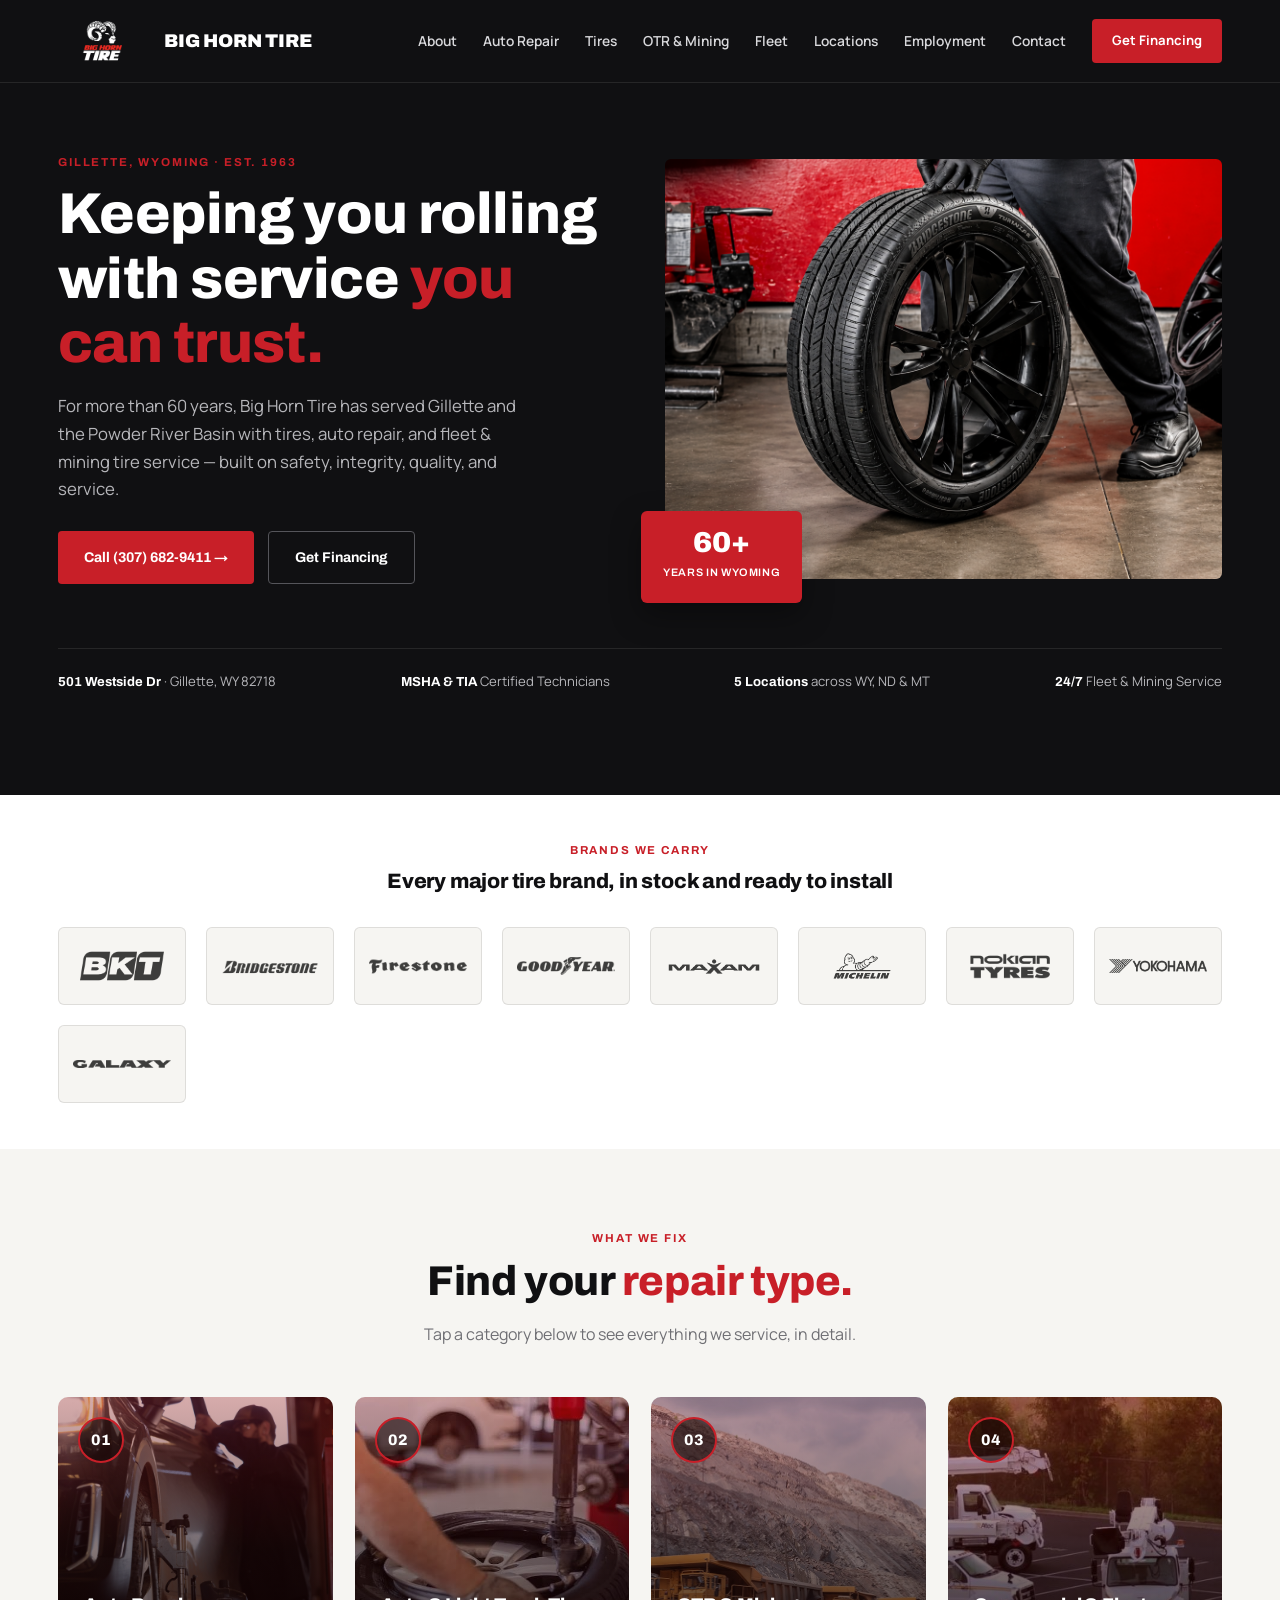
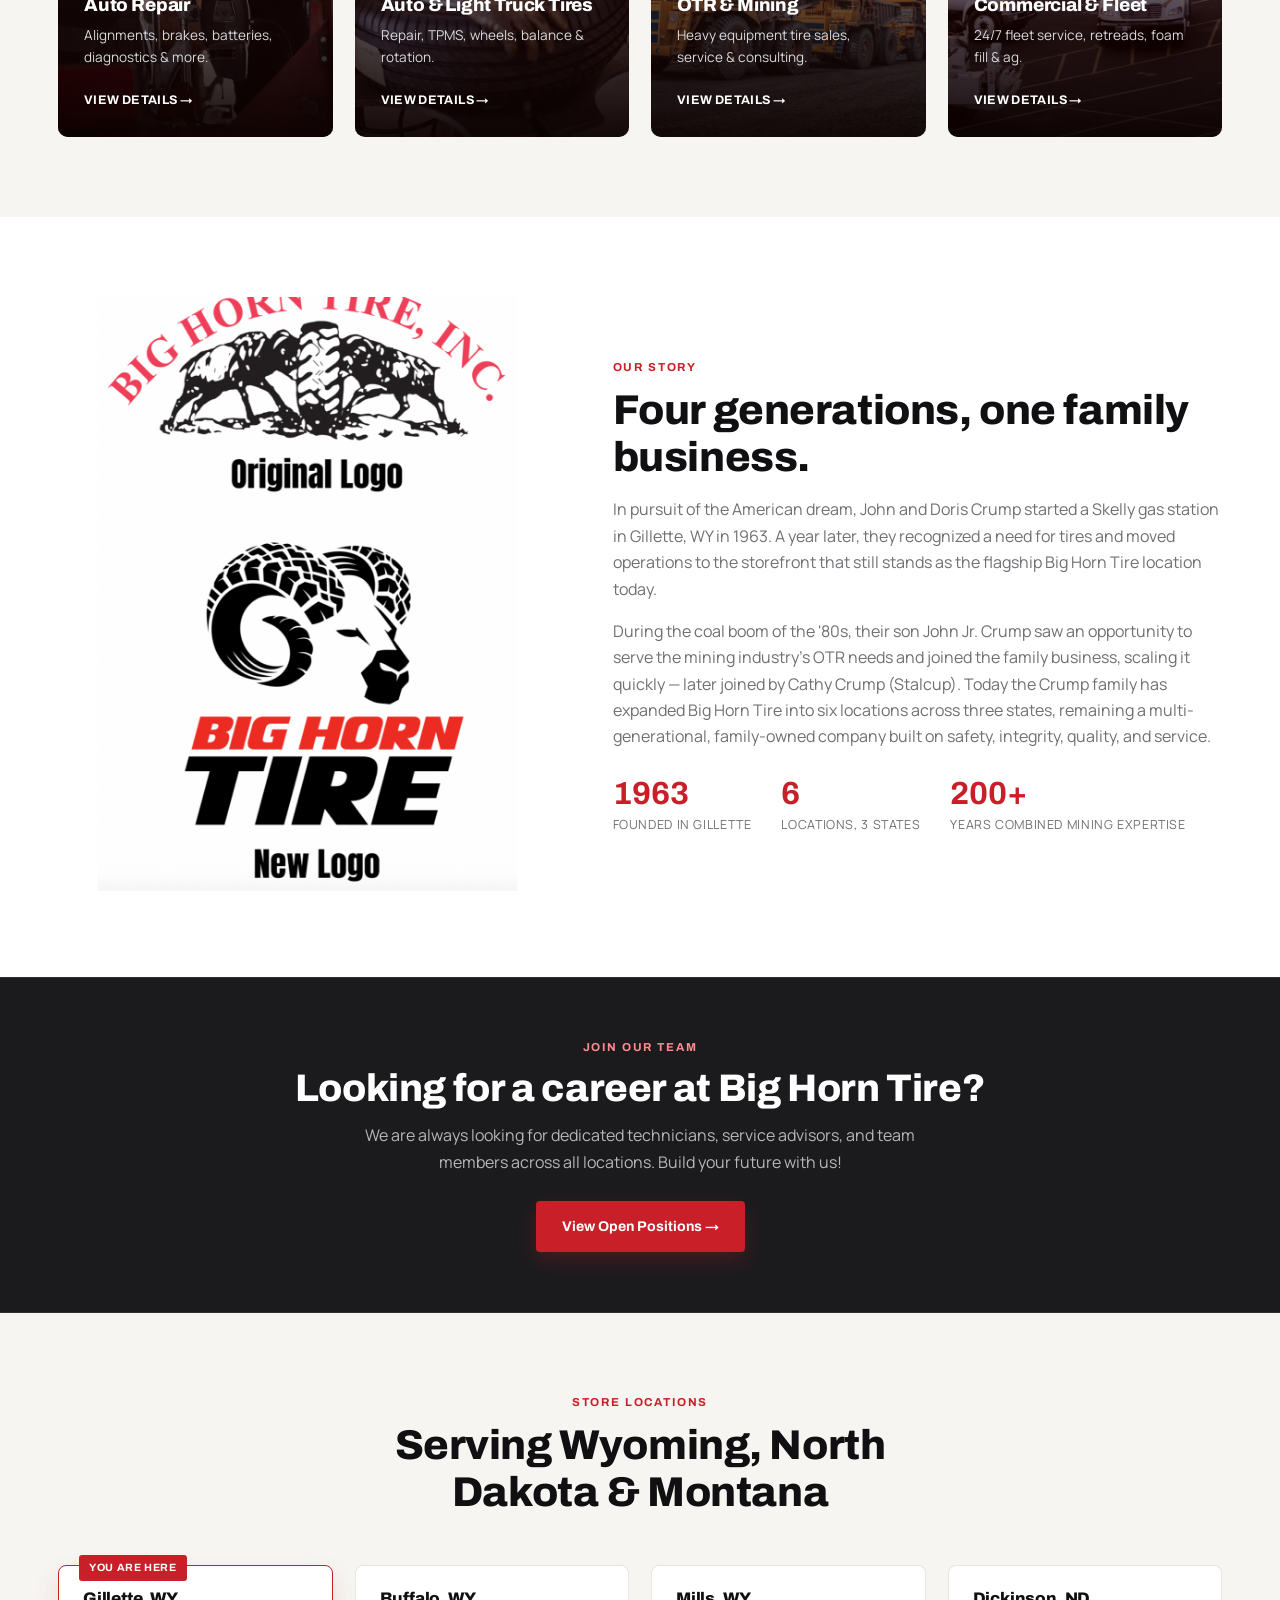
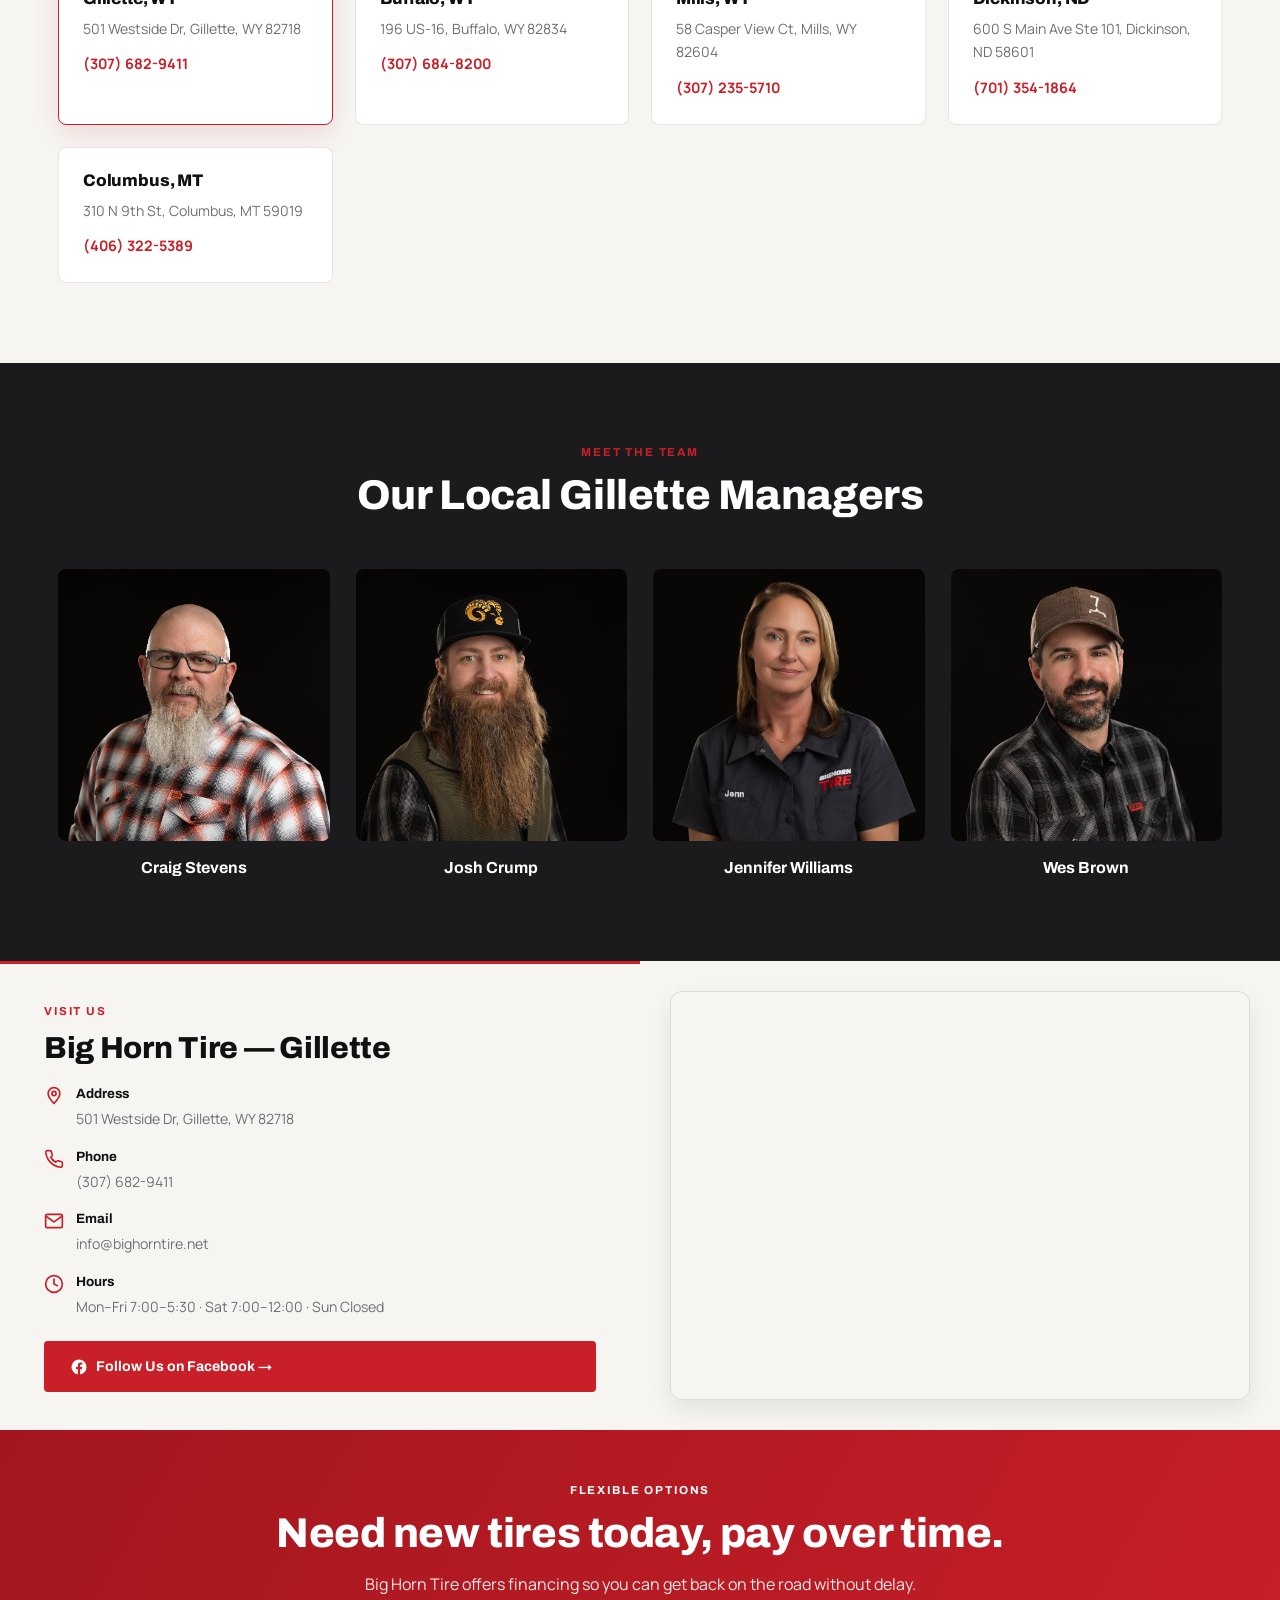
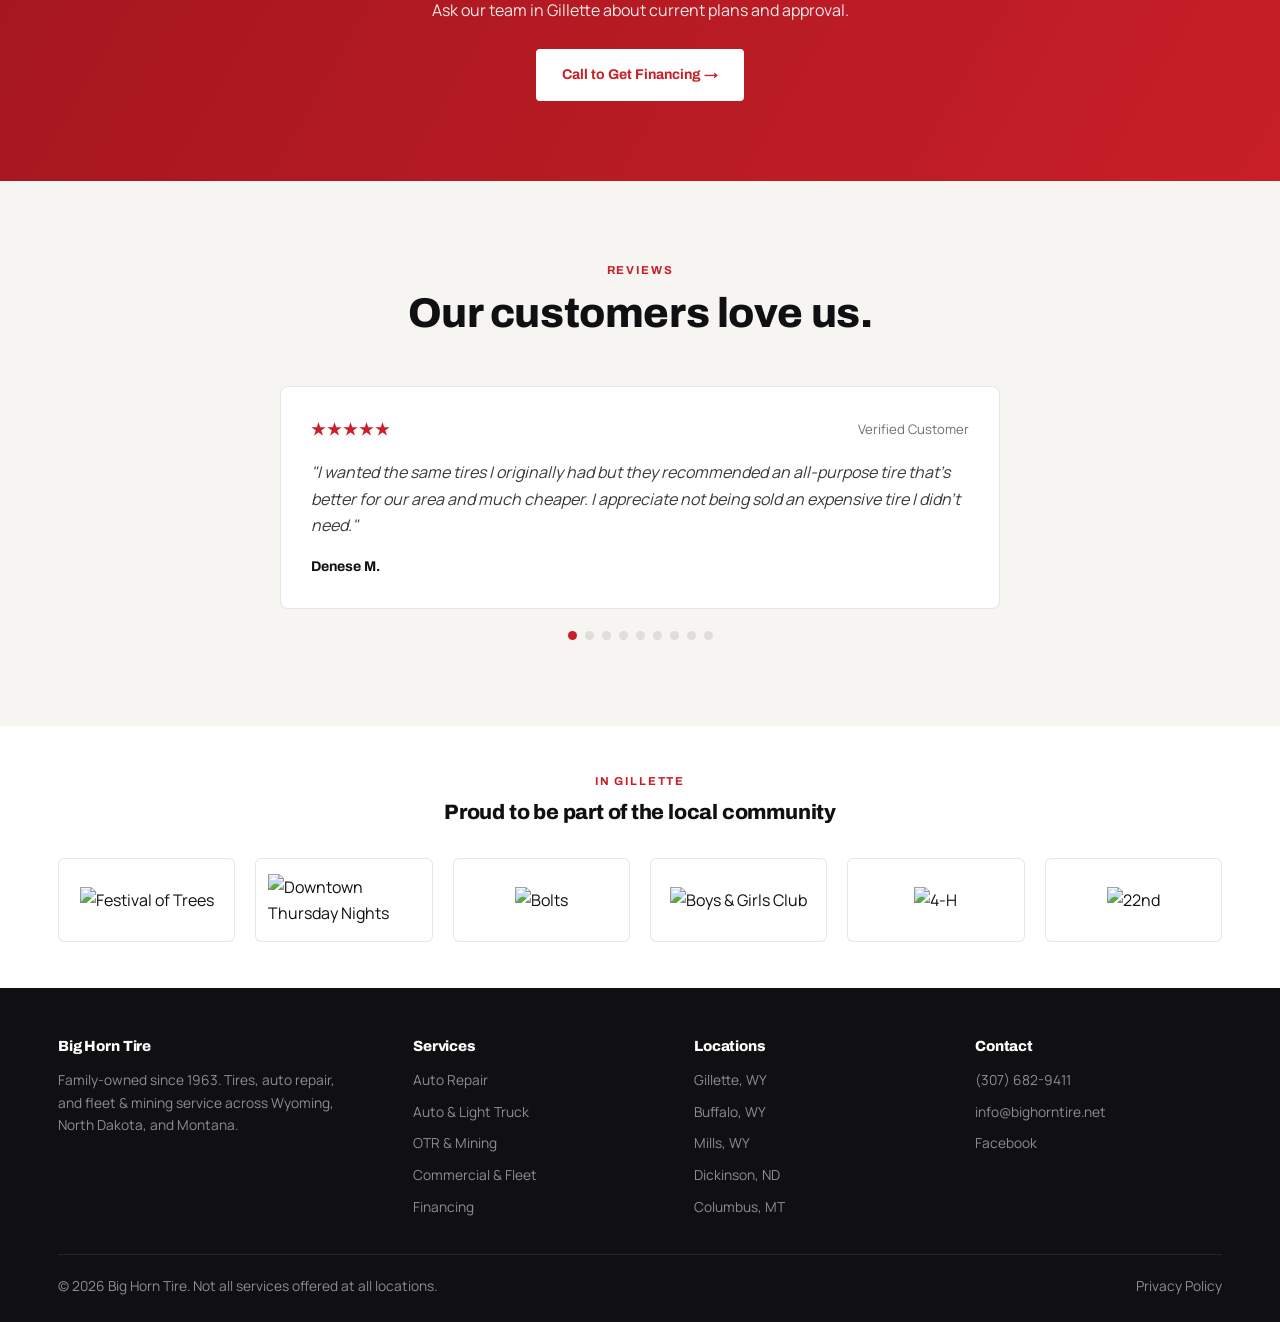
==== commit 1090d908: "Squashed 'Big-Horn-Tire-Website/' content from commit f1af908 git-subtree-dir: Big-Horn-Tire-Website" ====
--- a/index.html
+++ b/index.html
@@ -1,322 +1,439 @@
 <!DOCTYPE html>
-<html lang="en">
+<html lang="es">
 <head>
-    <meta charset="UTF-8">
-    <meta name="viewport" content="width=device-width, initial-scale=1.0">
-    <title>Independence Square — Chronicles & Directory</title>
-    <link rel="preconnect" href="https://fonts.googleapis.com">
-    <link rel="preconnect" href="https://fonts.gstatic.com" crossorigin>
-    <link href="https://fonts.googleapis.com/css2?family=Inter:wght=300;400;500;600;700&family=Playfair+Display:ital,wght=0,600;0,700;1,400&display=swap" rel="stylesheet">
-    <link rel="stylesheet" href="style.css">
+  <meta charset="UTF-8">
+  <meta name="viewport" content="width=device-width, initial-scale=1.0">
+  <title>Big Horn Tire | Gillette, Wyoming</title>
+  <link rel="preconnect" href="https://fonts.googleapis.com">
+  <link href="https://fonts.googleapis.com/css2?family=Manrope:wght@400;500;600;700;800&family=Archivo:wght@600;700;800;900&display=swap" rel="stylesheet">
+  <link rel="stylesheet" href="styles.css">
 </head>
 <body>
 
-    <nav class="main-nav" id="mainNav">
-        <div class="nav-brand">Independence Square</div>
-        <ul class="nav-links">
-            <li><a href="#" data-page="history-section" onclick="showPage('history-section'); return false;">History</a></li>
-            <li><a href="#" onclick="goToHomeSection('location-section'); return false;">Location</a></li>
-            <li><a href="#" data-page="trails-section" onclick="showPage('trails-section'); return false;">Pioneer Trails</a></li>
-            <li><a href="#" onclick="goToHomeSection('organized-tours-section'); return false;">Wagon Routes</a></li>
-            <li><a href="#" onclick="goToHomeSection('routes-section'); return false;">Curated Pathways</a></li>
-            <li><a href="#" data-page="directory-section" onclick="showPage('directory-section'); return false;">Square Directory</a></li>
+<header>
+  <div class="navwrap">
+    <!-- Logo modificado con la imagen images/logo.png -->
+    <!-- En tu index.html, actualiza la etiqueta <a> dentro del <header> -->
+<a href="#home" class="brand">
+  <img src="images/logo.png" alt="Big Horn Tire Logo" style="height: 54px; width: auto;">
+  BIG HORN TIRE
+</a>
+    <button class="burger" id="burgerBtn" aria-label="Abrir menú" aria-expanded="false">
+      <span></span><span></span><span></span>
+    </button>
+    <nav class="links" id="navLinks">
+      <a href="#story">About</a>
+      <a href="repair-auto.html">Auto Repair</a>
+      <a href="repair-tires.html">Tires</a>
+      <a href="repair-otr.html">OTR &amp; Mining</a>
+      <a href="repair-fleet.html">Fleet</a>
+      <a href="#locations">Locations</a>
+      <!-- NUEVO ENLACE DE EMPLOYMENT -->
+      <a href="https://recruiting.paylocity.com/recruiting/jobs/All/64171dd3-e8da-429f-aec2-3c10adec0e8a/Big-Horn-Tire-Inc---All-Locations" target="_blank" rel="noopener">Employment</a>
+      <a href="#contact">Contact</a>
+      <a href="#financing" class="navbtn">Get Financing</a>
+    </nav>
+  </div>
+</header>
+
+<!-- ============ HERO ============ -->
+<section class="hero" id="home" style="padding-top:0;">
+  <div class="wrap">
+    <div class="hero-grid">
+      <div class="hero-copy">
+        <span class="eyebrow">Gillette, Wyoming · Est. 1963</span>
+        <h1>Keeping you rolling with service <span class="accent">you can trust.</span></h1>
+        <p>For more than 60 years, Big Horn Tire has served Gillette and the Powder River Basin with tires, auto repair, and fleet &amp; mining tire service — built on safety, integrity, quality, and service.</p>
+        <div class="hero-ctas">
+          <a href="tel:3076829411" class="btn btn-red hero-call-btn">Call (307) 682-9411 →</a>
+          <a href="#financing" class="btn btn-outline">Get Financing</a>
+        </div>
+      </div>
+      <div class="hero-photo">
+        <img src="images/g1.png" alt="Big Horn Tire Gillette shop">
+        <div class="hero-badge"><span class="num">60+</span><span class="lbl">Years in Wyoming</span></div>
+      </div>
+    </div>
+    <div class="hero-strip">
+      <div class="wrap" style="padding:0;">
+        <div><strong>501 Westside Dr</strong> · Gillette, WY 82718</div>
+        <div><strong>MSHA &amp; TIA</strong> Certified Technicians</div>
+        <div><strong>5 Locations</strong> across WY, ND &amp; MT</div>
+        <div><strong>24/7</strong> Fleet &amp; Mining Service</div>
+      </div>
+    </div>
+  </div>
+</section>
+
+<!-- ============ BRANDS ============ -->
+<section class="brands">
+  <div class="wrap">
+    <span class="eyebrow" style="display:block;">Brands We Carry</span>
+    <h3>Every major tire brand, in stock and ready to install</h3>
+    <div class="brand-grid">
+      <div class="blogo"><img src="images/z1.png" alt="BKT"></div>
+      <div class="blogo"><img src="images/z2.png" alt="Bridgestone"></div>
+      <div class="blogo"><img src="images/z3.png" alt="Firestone"></div>
+      <div class="blogo"><img src="images/z4.png" alt="Goodyear"></div>
+      <div class="blogo"><img src="images/z5.png" alt="Maxam"></div>
+      <div class="blogo"><img src="images/z6.png" alt="Michelin"></div>
+      <div class="blogo"><img src="images/z7.png" alt="Nokian"></div>
+      <div class="blogo"><img src="images/z8.png" alt="Yokohama"></div>
+      <div class="blogo"><img src="images/z9.png" alt="Galaxy"></div>
+    </div>
+  </div>
+</section>
+
+<!-- ============ REPAIR CATEGORIES ============ -->
+<section id="repairs">
+  <div class="wrap">
+    <div class="services-head">
+      <span class="eyebrow">What We Fix</span>
+      <h2>Find your <span class="accent">repair type.</span></h2>
+      <p style="color:var(--gray);">Tap a category below to see everything we service, in detail.</p>
+    </div>
+    <div class="repair-grid">
+      <a href="repair-auto.html" class="repair-card" style="background-image:url('images/c1.jpg');">
+        <span class="rc-num">01</span>
+        <div class="rc-content">
+          <h4>Auto Repair</h4>
+          <p>Alignments, brakes, batteries, diagnostics &amp; more.</p>
+          <span class="repair-link">View Details →</span>
+        </div>
+      </a>
+      <a href="repair-tires.html" class="repair-card" style="background-image:url('images/c2.jpg');">
+        <span class="rc-num">02</span>
+        <div class="rc-content">
+          <h4>Auto &amp; Light Truck Tires</h4>
+          <p>Repair, TPMS, wheels, balance &amp; rotation.</p>
+          <span class="repair-link">View Details →</span>
+        </div>
+      </a>
+      <a href="repair-otr.html" class="repair-card" style="background-image:url('images/c3.jpg');">
+        <span class="rc-num">03</span>
+        <div class="rc-content">
+          <h4>OTR &amp; Mining</h4>
+          <p>Heavy equipment tire sales, service &amp; consulting.</p>
+          <span class="repair-link">View Details →</span>
+        </div>
+      </a>
+      <a href="repair-fleet.html" class="repair-card" style="background-image:url('images/c4.jpg');">
+        <span class="rc-num">04</span>
+        <div class="rc-content">
+          <h4>Commercial &amp; Fleet</h4>
+          <p>24/7 fleet service, retreads, foam fill &amp; ag.</p>
+          <span class="repair-link">View Details →</span>
+        </div>
+      </a>
+    </div>
+  </div>
+</section>
+
+<!-- ============ OUR STORY ============ -->
+<section id="story">
+  <div class="wrap">
+    <div class="story-grid">
+      <img class="story-photo" src="images/d1.jpg" alt="Big Horn Tire technician at work">
+      <div>
+        <span class="eyebrow">Our Story</span>
+        <h2>Four generations, one family business.</h2>
+        <p style="color:var(--gray);">In pursuit of the American dream, John and Doris Crump started a Skelly gas station in Gillette, WY in 1963. A year later, they recognized a need for tires and moved operations to the storefront that still stands as the flagship Big Horn Tire location today.</p>
+        <p style="color:var(--gray);">During the coal boom of the '80s, their son John Jr. Crump saw an opportunity to serve the mining industry's OTR needs and joined the family business, scaling it quickly — later joined by Cathy Crump (Stalcup). Today the Crump family has expanded Big Horn Tire into six locations across three states, remaining a multi-generational, family-owned company built on safety, integrity, quality, and service.</p>
+        <div class="story-stats">
+          <div class="stat"><b>1963</b><span>Founded in Gillette</span></div>
+          <div class="stat"><b>6</b><span>Locations, 3 States</span></div>
+          <div class="stat"><b>200+</b><span>Years Combined Mining Expertise</span></div>
+        </div>
+      </div>
+    </div>
+  </div>
+</section>
+
+<!-- ============ NUEVO BANNER: EMPLOYMENT ============ -->
+<section class="employment-banner">
+  <div class="wrap center">
+    <span class="eyebrow" style="color: #ff8a8f;">Join Our Team</span>
+    <h2>Looking for a career at Big Horn Tire?</h2>
+    <p>We are always looking for dedicated technicians, service advisors, and team members across all locations. Build your future with us!</p>
+    <a href="https://recruiting.paylocity.com/recruiting/jobs/All/64171dd3-e8da-429f-aec2-3c10adec0e8a/Big-Horn-Tire-Inc---All-Locations" target="_blank" rel="noopener" class="btn btn-red">
+      View Open Positions →
+    </a>
+  </div>
+</section>
+
+<!-- ============ LOCATIONS ============ -->
+<section id="locations">
+  <div class="wrap">
+    <div class="services-head">
+      <span class="eyebrow">Store Locations</span>
+      <h2>Serving Wyoming, North Dakota &amp; Montana</h2>
+    </div>
+    <div class="loc-grid" id="locGrid">
+      <div class="loc-card current" data-loc="gillette" role="button" tabindex="0">
+        <div class="loc-tag">You Are Here</div>
+        <h4>Gillette, WY</h4>
+        <p>501 Westside Dr, Gillette, WY 82718</p>
+        <a class="phone" href="tel:3076829411">(307) 682-9411</a>
+      </div>
+      <div class="loc-card" data-loc="buffalo" role="button" tabindex="0">
+        <div class="loc-tag">You Are Here</div>
+        <h4>Buffalo, WY</h4>
+        <p>196 US-16, Buffalo, WY 82834</p>
+        <a class="phone" href="tel:3076848200">(307) 684-8200</a>
+      </div>
+      <div class="loc-card" data-loc="mills" role="button" tabindex="0">
+        <div class="loc-tag">You Are Here</div>
+        <h4>Mills, WY</h4>
+        <p>58 Casper View Ct, Mills, WY 82604</p>
+        <a class="phone" href="tel:3072355710">(307) 235-5710</a>
+      </div>
+      <div class="loc-card" data-loc="dickinson" role="button" tabindex="0">
+        <div class="loc-tag">You Are Here</div>
+        <h4>Dickinson, ND</h4>
+        <p>600 S Main Ave Ste 101, Dickinson, ND 58601</p>
+        <a class="phone" href="tel:7013541864">(701) 354-1864</a>
+      </div>
+      <div class="loc-card" data-loc="columbus" role="button" tabindex="0">
+        <div class="loc-tag">You Are Here</div>
+        <h4>Columbus, MT</h4>
+        <p>310 N 9th St, Columbus, MT 59019</p>
+        <a class="phone" href="tel:4063225389">(406) 322-5389</a>
+      </div>
+    </div>
+  </div>
+</section>
+
+<!-- ============ LOCAL MANAGERS (updates per selected location) ============ -->
+<section class="band-dark" id="team">
+  <div class="wrap">
+    <div class="services-head">
+      <span class="eyebrow">Meet the Team</span>
+      <h2 id="teamHeading">Our Local Gillette Managers</h2>
+    </div>
+    <div class="team-grid" id="teamGrid">
+      <div class="team-card"><div class="team-photo-wrap"><img class="team-photo" src="images/a1.jpg" alt="Craig Stevens"></div><div class="team-name">Craig Stevens</div></div>
+      <div class="team-card"><div class="team-photo-wrap"><img class="team-photo" src="images/a2.jpg" alt="Josh Crump"></div><div class="team-name">Josh Crump</div></div>
+      <div class="team-card"><div class="team-photo-wrap"><img class="team-photo" src="images/a3.jpg" alt="Jennifer Williams"></div><div class="team-name">Jennifer Williams</div></div>
+      <div class="team-card"><div class="team-photo-wrap"><img class="team-photo" src="images/a4.jpg" alt="Wes Brown"></div><div class="team-name">Wes Brown</div></div>
+    </div>
+  </div>
+</section>
+
+<!-- ============ CONTACT / MAP ============ -->
+<section style="padding:0;" id="contact">
+  <div class="contact-grid">
+    <div class="contact-panel">
+      <span class="eyebrow">Visit Us</span>
+      <h2 id="contactHeading">Big Horn Tire — Gillette</h2>
+      <div class="contact-row">
+        <div class="c-ic"><svg viewBox="0 0 24 24" fill="none" stroke="currentColor" stroke-width="2" stroke-linecap="round" stroke-linejoin="round"><path d="M12 21s-7-7.5-7-12a7 7 0 0 1 14 0c0 4.5-7 12-7 12z"/><circle cx="12" cy="9" r="2.5"/></svg></div>
+        <div><strong>Address</strong><a id="contactAddress" href="https://www.google.com/maps?q=501+Westside+Dr,+Gillette,+WY+82718" target="_blank" rel="noopener">501 Westside Dr, Gillette, WY 82718</a></div>
+      </div>
+      <div class="contact-row">
+        <div class="c-ic"><svg viewBox="0 0 24 24" fill="none" stroke="currentColor" stroke-width="2" stroke-linecap="round" stroke-linejoin="round"><path d="M22 16.92v3a2 2 0 0 1-2.18 2 19.79 19.79 0 0 1-8.63-3.07 19.5 19.5 0 0 1-6-6A19.79 19.79 0 0 1 2.11 4.18 2 2 0 0 1 4.1 2h3a2 2 0 0 1 2 1.72c.13.99.36 1.96.68 2.89a2 2 0 0 1-.45 2.11L8.09 9.91a16 16 0 0 0 6 6l1.19-1.19a2 2 0 0 1 2.11-.45c.93.32 1.9.55 2.89.68A2 2 0 0 1 22 16.92z"/></svg></div>
+        <div><strong>Phone</strong><a id="contactPhone" href="tel:3076829411">(307) 682-9411</a></div>
+      </div>
+      <div class="contact-row">
+        <div class="c-ic"><svg viewBox="0 0 24 24" fill="none" stroke="currentColor" stroke-width="2" stroke-linecap="round" stroke-linejoin="round"><rect x="2" y="4" width="20" height="16" rx="2"/><path d="m22 6-10 7L2 6"/></svg></div>
+        <div><strong>Email</strong><a href="mailto:info@bighorntire.net">info@bighorntire.net</a></div>
+      </div>
+      <div class="contact-row">
+        <div class="c-ic"><svg viewBox="0 0 24 24" fill="none" stroke="currentColor" stroke-width="2" stroke-linecap="round" stroke-linejoin="round"><circle cx="12" cy="12" r="10"/><path d="M12 6v6l4 2"/></svg></div>
+        <div><strong>Hours</strong><span>Mon–Fri 7:00–5:30 · Sat 7:00–12:00 · Sun Closed</span></div>
+      </div>
+      <a id="contactFbBtn" href="https://www.facebook.com/BigHornTireGillette" target="_blank" rel="noopener" class="btn btn-fb" style="margin-top:8px;">
+        <svg viewBox="0 0 24 24" width="18" height="18" fill="currentColor"><path d="M22 12a10 10 0 1 0-11.56 9.88v-6.99H7.9V12h2.54V9.8c0-2.5 1.49-3.89 3.77-3.89 1.09 0 2.23.2 2.23.2v2.45h-1.26c-1.24 0-1.63.77-1.63 1.56V12h2.78l-.44 2.89h-2.34v6.99A10 10 0 0 0 22 12z"/></svg>
+        Follow Us on Facebook →
+      </a>
+    </div>
+    <div class="map-panel">
+      <iframe id="contactMap" src="https://www.google.com/maps?q=501+Westside+Dr,+Gillette,+WY+82718&output=embed" loading="lazy" referrerpolicy="no-referrer-when-downgrade"></iframe>
+    </div>
+  </div>
+</section>
+
+<!-- ============ FINANCING CTA ============ -->
+<section class="cta-band" id="financing">
+  <div class="wrap center">
+    <span class="eyebrow" style="color:#fff;">Flexible Options</span>
+    <h2>Need new tires today, pay over time.</h2>
+    <p>Big Horn Tire offers financing so you can get back on the road without delay. Ask our team in Gillette about current plans and approval.</p>
+    <a href="tel:3076829411" class="btn" style="background:#fff; color:var(--red);">Call to Get Financing →</a>
+  </div>
+</section>
+<!-- ============ TESTIMONIALS (Tripadvisor) ============ -->
+<section>
+  <div class="wrap">
+    <div class="services-head">
+      <span class="eyebrow">Reviews</span>
+      <h2>Our customers love us.</h2>
+    </div>
+    <div class="testi-slider" id="testiSlider">
+
+      <div class="testi-slide active">
+        <div class="testi-card">
+          <div class="ta-head">
+            <span class="ta-logo">★★★★★</span>
+            <span class="ta-sub">Verified Customer</span>
+          </div>
+          <p>"I wanted the same tires I originally had but they recommended an all-purpose tire that's better for our area and much cheaper. I appreciate not being sold an expensive tire I didn't need."</p>
+          <div class="who">Denese M.</div>
+        </div>
+      </div>
+
+      <div class="testi-slide">
+        <div class="testi-card">
+          <div class="ta-head">
+            <span class="ta-logo">★★★★★</span>
+            <span class="ta-sub">Verified Customer</span>
+          </div>
+          <p>"Always friendly and helpful staff that go above and beyond to help the customer. A definite asset to the community for many years."</p>
+          <div class="who">Susan G.</div>
+        </div>
+      </div>
+
+      <div class="testi-slide">
+        <div class="testi-card">
+          <div class="ta-head">
+            <span class="ta-logo">★★★★★</span>
+            <span class="ta-sub">via CARFAX · Verified Service</span>
+          </div>
+          <p>Norm and the crew fit us in last minute and had us back out on time.</p>
+          <div class="who">Ford Expedition Owner</div>
+        </div>
+      </div>
+
+      <div class="testi-slide">
+        <div class="testi-card">
+          <div class="ta-head">
+            <span class="ta-logo">★★★★★</span>
+            <span class="ta-sub">via CARFAX · Verified Service</span>
+          </div>
+          <p>"Always top notch service, and they even provided a free rotation since we bought the tires there."</p>
+          <div class="who">Ford Ranger Owner</div>
+        </div>
+      </div>
+
+      <div class="testi-slide">
+        <div class="testi-card">
+          <div class="ta-head">
+            <span class="ta-logo">★★★★★</span>
+            <span class="ta-sub">via CARFAX · Verified Service</span>
+          </div>
+          <p>"Great experience! Well done, fair price!"</p>
+          <div class="who">Jeep Wrangler Owner</div>
+        </div>
+      </div>
+
+      <div class="testi-slide">
+        <div class="testi-card">
+          <div class="ta-head">
+            <span class="ta-logo">★★★★★</span>
+            <span class="ta-sub">via Trust Mechanics</span>
+          </div>
+          <p>We were traveling through Gillette with a flat and they were swamped, but still got all four tires changed for us right away. They went out of their way to help us on our trip.</p>
+          <div class="who">Traveling Customer</div>
+        </div>
+      </div>
+
+      <div class="testi-slide">
+        <div class="testi-card">
+          <div class="ta-head">
+            <span class="ta-logo">★★★★★</span>
+            <span class="ta-sub">via Trust Mechanics</span>
+          </div>
+          <p>Our van wouldn't start on a trip through town. They came out, diagnosed it, got us going again, and wouldn't take any payment for the help.</p>
+          <div class="who">Out-of-Town Customer</div>
+        </div>
+      </div>
+
+      <div class="testi-slide">
+        <div class="testi-card">
+          <div class="ta-head">
+            <span class="ta-logo">★★★★★</span>
+            <span class="ta-sub">via Trust Mechanics</span>
+          </div>
+          <p>"Honest, hard working staff and competitive pricing for most automotive needs."</p>
+          <div class="who">Local Customer</div>
+        </div>
+      </div>
+
+      <div class="testi-slide">
+        <div class="testi-card">
+          <div class="ta-head">
+            <span class="ta-logo">★★★★★</span>
+            <span class="ta-sub">via CARFAX · Verified Service</span>
+          </div>
+          <p>"Fast service. Knowledgeable staff." Been taking our vehicles here for years.</p>
+          <div class="who">Cadillac XT5 Owner</div>
+        </div>
+      </div>
+
+      <div class="testi-dots" id="testiDots"></div>
+    </div>
+  </div>
+</section>
+
+<!-- ============ COMMUNITY ============ -->
+<section class="brands">
+  <div class="wrap">
+    <span class="eyebrow" style="display:block;">In Gillette</span>
+    <h3>Proud to be part of the local community</h3>
+    <div class="community-grid">
+      <div class="clogo"><img src="https://images.squarespace-cdn.com/content/v1/660f198326263637bcf2e096/1722440124410-7CAJIIOSBUOWMM1HDIOF/Festival%2Bof%2BTrees.jpg" alt="Festival of Trees"></div>
+      <div class="clogo"><img src="https://images.squarespace-cdn.com/content/v1/660f198326263637bcf2e096/1722440192427-J9YT7G3FPAE51PWF56OT/DowntownThursdayNights.png" alt="Downtown Thursday Nights"></div>
+      <div class="clogo"><img src="https://images.squarespace-cdn.com/content/v1/660f198326263637bcf2e096/1722440395043-U3X8WS5BUQ3X63BTOE9O/Bolts.jpg" alt="Bolts"></div>
+      <div class="clogo"><img src="https://images.squarespace-cdn.com/content/v1/660f198326263637bcf2e096/1722440881944-4TBJ5R352VHIHSYV0U34/Boys%26GirlsClub.png" alt="Boys & Girls Club"></div>
+      <div class="clogo"><img src="https://images.squarespace-cdn.com/content/v1/660f198326263637bcf2e096/1743694144201-AI5N63FO7OEA5U8X7ZVZ/4-h-logo.png" alt="4-H"></div>
+      <div class="clogo"><img src="https://images.squarespace-cdn.com/content/v1/660f198326263637bcf2e096/1743550926842-07QR34OCY4CQE2EZBNSB/22nd-Logo.png" alt="22nd"></div>
+    </div>
+  </div>
+</section>
+
+<!-- ============ FOOTER ============ -->
+<footer>
+  <div class="wrap">
+    <div class="foot-grid">
+      <div>
+        <h4>Big Horn Tire</h4>
+        <p style="max-width:280px;">Family-owned since 1963. Tires, auto repair, and fleet &amp; mining service across Wyoming, North Dakota, and Montana.</p>
+      </div>
+      <div>
+        <h4>Services</h4>
+        <ul>
+          <li><a href="repair-auto.html">Auto Repair</a></li>
+          <li><a href="repair-tires.html">Auto &amp; Light Truck</a></li>
+          <li><a href="repair-otr.html">OTR &amp; Mining</a></li>
+          <li><a href="repair-fleet.html">Commercial &amp; Fleet</a></li>
+          <li><a href="#financing">Financing</a></li>
         </ul>
-
-        <div class="lang-switch" id="langSwitchDesktop">
-            <button class="lang-btn active" id="lang-en" onclick="setLanguage('en')" aria-label="English" title="English">🇺🇸</button>
-            <span class="lang-divider">/</span>
-            <button class="lang-btn" id="lang-es" onclick="setLanguage('es')" aria-label="Español" title="Español">🇪🇸</button>
-        </div>
-
-        <button class="mobile-hamburger" id="mobileHamburger" onclick="toggleMobileMenu()" aria-label="Toggle Menu">
-            <span></span>
-            <span></span>
-            <span></span>
-        </button>
-
-        <div class="mobile-fullscreen-menu" id="mobileNavPopup">
-            <div class="mobile-menu-header">
-                <button class="menu-close-btn" onclick="toggleMobileMenu()">×</button>
-                <div class="menu-brand-center">Independence Square</div>
-            </div>
-            <div class="mobile-menu-content">
-                <ul class="mobile-fullscreen-links">
-                    <li><a href="#" data-page="history-section" onclick="showPage('history-section'); handleMobileLinkClick(); return false;">History Overview</a></li>
-                    <li><a href="#" onclick="goToHomeSection('location-section'); handleMobileLinkClick(); return false;">Geographic Location</a></li>
-                    <li><a href="#" data-page="trails-section" onclick="showPage('trails-section'); handleMobileLinkClick(); return false;">The Three Trails</a></li>
-                    <li><a href="#" onclick="goToHomeSection('organized-tours-section'); handleMobileLinkClick(); return false;">Wagon Routes</a></li>
-                    <li><a href="#" onclick="goToHomeSection('routes-section'); handleMobileLinkClick(); return false;">Curated Pathways</a></li>
-                </ul>
-                <hr class="menu-divider">
-                <ul class="mobile-secondary-links">
-                    <li><a href="#" data-page="directory-section" onclick="showPage('directory-section'); handleMobileLinkClick(); return false;"><span>Complete Directory</span> <span class="arrow">→</span></a></li>
-                </ul>
-                <hr class="menu-divider">
-                <div class="lang-switch lang-switch-mobile" id="langSwitchMobile">
-                    <button class="lang-btn active" id="lang-en-mobile" onclick="setLanguage('en')" aria-label="English" title="English">🇺🇸</button>
-                    <span class="lang-divider">/</span>
-                    <button class="lang-btn" id="lang-es-mobile" onclick="setLanguage('es')" aria-label="Español" title="Español">🇪🇸</button>
-                </div>
-            </div>
-        </div>
-    </nav>
-
-    <!-- Hidden Google Translate widget, driven by the custom EN/ES buttons above -->
-    <div id="google_translate_element" style="display:none;"></div>
-
-    <header class="hero-section page-section active-page" id="history-section">
-        <div class="hero-inner">
-        <div class="hero-content scroll-reveal">
-            <div class="lang-switch lang-switch-hero" id="langSwitchHero">
-                <button class="lang-btn active" id="lang-en-hero" onclick="setLanguage('en')" aria-label="English" title="English">🇺🇸</button>
-                <span class="lang-divider">/</span>
-                <button class="lang-btn" id="lang-es-hero" onclick="setLanguage('es')" aria-label="Español" title="Español">🇪🇸</button>
-            </div>
-            <span class="subtitle">The Living Pulse of American History</span>
-            <h1 class="title">Historic Independence Square</h1>
-            <p class="intro-text">
-                Founded in 1827, Independence Square is the historic heart of Independence, Missouri, acting as the structural anchor of Jackson County. During the 1800s, this urban core transformed into the ultimate outfitting terminal for America's westward expansion. Thousands of pioneers gathered here to assemble provisions, purchase freight wagons, and cross paths before advancing into uncharted territories. Having survived strategic urban battles during the American Civil War and serving as the foundational launchpad for President Harry S. Truman's legal and political career, the Square elegantly marries preservation with modern commerce.
-            </p>
-        </div>
-        <div class="metrics-bar scroll-reveal" id="metricsBar">
-            <div class="metric"><span class="metric-number" data-target="1827">0</span><span class="metric-label">Founded</span></div>
-            <div class="metric"><span class="metric-number" data-target="3">0</span><span class="metric-label">Pioneer Trails</span></div>
-            <div class="metric"><span class="metric-number" id="historicSitesMetric" data-target="0">0</span><span class="metric-label">Historic Buildings</span></div>
-        </div>
-        </div>
-
-        <div class="trailblazers-banner scroll-reveal" id="trailblazersBanner">
-            <div class="trailblazers-banner-icon" aria-hidden="true">
-                <svg viewBox="0 0 24 24" fill="none" stroke="currentColor" stroke-width="1.6" stroke-linecap="round" stroke-linejoin="round"><polygon points="1 6 1 22 8 18 16 22 23 18 23 2 16 6 8 2 1 6"></polygon><line x1="8" y1="2" x2="8" y2="18"></line><line x1="16" y1="6" x2="16" y2="22"></line></svg>
-            </div>
-            <div class="trailblazers-banner-text">
-                <h3>Three Historic Pioneer Trails</h3>
-                <p>Three legendary pioneer routes converged right here at the Square, launching a nation's push westward.</p>
-            </div>
-            <button class="trailblazers-banner-cta" onclick="showPage('trails-section')">View more →</button>
-        </div>
-
-        <section class="tracks-section location-section-inline scroll-reveal" id="location-section" style="margin-top: 5rem; padding: 4rem 3%; background-color: var(--surface); border-radius: 12px;">
-            <div class="section-header scroll-reveal">
-                <h2>Geographic Location</h2>
-                <p>Find where the historic paths meet at the crossroads of downtown Independence.</p>
-            </div>
-            <div class="location-map-frame scroll-reveal">
-                <iframe src="https://maps.google.com/maps?q=Jackson%20County%20Historic%20Truman%20Courthouse,%20Independence%20MO&t=&z=16&ie=UTF8&iwloc=&output=embed" width="100%" height="450" loading="eager" referrerpolicy="no-referrer-when-downgrade"></iframe>
-            </div>
-        </section>
-
-        <section class="tracks-section" id="organized-tours-section" style="background-color: var(--surface); border-radius: 12px; margin-top: 2rem; padding: 4rem 3%;">
-            <div class="section-header scroll-reveal">
-                <h2>Pioneer Covered Wagon Adventures</h2>
-                <p>Click any operational covered wagon card below to open its specific rates, durations, and historical itineraries. For registration call  <strong>816-254-2466</strong> </p>
-            </div>
-            <p class="wagon-scroll-hint"><span class="swipe-arrow">←</span> Swipe to see more <span class="swipe-arrow">→</span></p>
-            <div class="tracks-grid" id="organizedToursGrid"></div>
-        </section>
-
-        <section class="tracks-section" id="routes-section" style="margin-top: 2rem; padding: 4rem 3%; background-color: var(--surface); border-radius: 12px;">
-            <div class="section-header scroll-reveal">
-                <h2>Curated Thematic Pathways</h2>
-                <p>Launch an interactive, point-by-point timeline exploring the structural architecture and historic culinary places of the Square.</p>
-            </div>
-            <div class="tracks-grid" id="routesGrid"></div>
-        </section>
-
-        <section class="home-directory-preview scroll-reveal" id="homeDirectoryPreview" style="margin-top: 2rem;">
-            <div class="section-header">
-                <h2>The Complete Square Directory</h2>
-                <p>A first look at three featured buildings — browse the full directory to see every architectural asset and retail point on the Square.</p>
-            </div>
-            <div class="directory-grid" id="homeDirectoryPreviewGrid"></div>
-            <div class="home-directory-cta-wrapper">
-                <button class="home-directory-cta" onclick="showPage('directory-section')">View More Buildings →</button>
-            </div>
-        </section>
-    </header>
-
-    <section class="trails-section page-section" id="trails-section">
-        <div class="section-header scroll-reveal">
-            <h2>The Three Pioneer Trails</h2>
-            <p>Explore the historic pathways that converged right at the Square's courtyard — the outfitting point for a nation heading west.</p>
-        </div>
-        <div class="trails-grid">
-            <div class="trail-card scroll-reveal">
-                <div class="trail-media">
-                    <img src="images/santafe_trail.jpg" alt="Santa Fe Trail" onerror="this.style.background='linear-gradient(45deg, #b58913, #041334)'">
-                    <div class="trail-caption-overlay">The Santa Fe Trail Marker at the Jackson County Courthouse in Independence, Mo.</div>
-                </div>
-                <div class="trail-content-box">
-                    <span class="trail-year">Established 1821</span>
-                    <h3>The Santa Fe Trail</h3>
-                    <p>Operating as a high-stakes commercial artery between Missouri and Mexican markets, this trail brought massive economic trade wealth directly to early Square merchants, outfitting heavy freight wagon trains packing out items across hazardous desert stretches.</p>
-                    <div class="trail-stats">
-                        <div class="trail-stat"><span class="trail-stat-value">~900 mi</span><span class="trail-stat-label">Distance</span></div>
-                        <div class="trail-stat"><span class="trail-stat-value">Santa Fe, NM</span><span class="trail-stat-label">Terminus</span></div>
-                        <div class="trail-stat"><span class="trail-stat-value">8–10 wks</span><span class="trail-stat-label">Travel Time</span></div>
-                    </div>
-                </div>
-                <button class="trail-toggle-btn" aria-expanded="false" onclick="toggleTrailDropdown(this)">
-                    <span>Show Historic Milestones</span><span class="toggle-icon">+</span>
-                </button>
-                <div class="trail-details">
-                    <ul class="modal-bullet-list" style="margin-top: 1.5rem; gap: 0.75rem;">
-                        <li style="font-size: 0.88rem; color: var(--muted); padding-left:1.5rem;"><strong>The Commercial Lifeblood:</strong> Rather than family immigration, this was an aggressive international merchant highway trading manufactured goods for silver, mules, and high-value pelts.</li>
-                        <li style="font-size: 0.88rem; color: var(--muted); padding-left:1.5rem;"><strong>The Outfitting Engine:</strong> The Square served as the primary industrial staging ground where massive Conestoga and Murphy wagons were built, repaired, and structurally packed.</li>
-                        <li style="font-size: 0.88rem; color: var(--muted); padding-left:1.5rem;"><strong>The Plaza Marketplace:</strong> Frontier banks, blacksmith shops, and dry-goods warehouses on Liberty and Lexington streets boomed heavily due to cash flow passing through from international caravans.</li>
-                        <li style="font-size: 0.88rem; color: var(--muted); padding-left:1.5rem;"><strong>The Two-Decade Head Start:</strong> Opening in 1821, the Santa Fe Trail predated the Oregon and California routes by twenty years, making Independence Square the nation's first true wagon-outfitting capital.</li>
-                    </ul>
-                </div>
-            </div>
-
-            <div class="trail-card scroll-reveal">
-                <div class="trail-media">
-                    <img src="images/oregon_trail.jpg" alt="Oregon Trail" onerror="this.style.background='linear-gradient(45deg, #b58913, #041334)'">
-                    <div class="trail-caption-overlay">The Oregon Trail Marker in Independence, Mo.</div> 
-                </div>
-                <div class="trail-content-box">
-                    <span class="trail-year">Established 1841</span>
-                    <h3>The Oregon Trail</h3>
-                    <p>The definitive pathway of mass emigration traveled by pioneer families seeking agricultural fortunes in the Pacific Northwest. Families packed provisions, cattle, and survival kits right here in the historic district before braving a brutal 2,000-mile journey.</p>
-                    <div class="trail-stats">
-                        <div class="trail-stat"><span class="trail-stat-value">~2,170 mi</span><span class="trail-stat-label">Distance</span></div>
-                        <div class="trail-stat"><span class="trail-stat-value">Willamette Valley</span><span class="trail-stat-label">Terminus</span></div>
-                        <div class="trail-stat"><span class="trail-stat-value">4–6 mos</span><span class="trail-stat-label">Travel Time</span></div>
-                    </div>
-                </div>
-                <button class="trail-toggle-btn" aria-expanded="false" onclick="toggleTrailDropdown(this)">
-                    <span>Show Historic Milestones</span><span class="toggle-icon">+</span>
-                </button>
-                <div class="trail-details">
-                    <ul class="modal-bullet-list" style="margin-top: 1.5rem; gap: 0.75rem;">
-                        <li style="font-size: 0.88rem; color: var(--muted); padding-left:1.5rem;"><strong>The Great Migration:</strong> Driven by the promise of free, highly fertile soil in the Willamette Valley, thousands of families gathered in Independence every spring.</li>
-                        <li style="font-size: 0.88rem; color: var(--muted); padding-left:1.5rem;"><strong>The Packing Ritual:</strong> Pioneers calculated precise multi-month rations here, buying thousands of pounds of flour, bacon, sugar, and structural tools required to build homesteads.</li>
-                        <li style="font-size: 0.88rem; color: var(--muted); padding-left:1.5rem;"><strong>The Landscape Crucible:</strong> Independence represented the last drop of security before families encountered dangerous river crossings, volatile weather, and mountain ranges.</li>
-                        <li style="font-size: 0.88rem; color: var(--muted); padding-left:1.5rem;"><strong>The Council Grove Gathering:</strong> Many wagon trains formalized as organized companies here, electing captains and drafting travel rules before committing to the trail's remote, unpoliced stretches.</li>
-                    </ul>
-                </div>
-            </div>
-
-            <div class="trail-card scroll-reveal">
-                <div class="trail-media california-media">
-                    <img src="images/california_trail.jpg" alt="California Trail" onerror="this.style.background='linear-gradient(45deg, #b58913, #041334)'">
-                    <img src="images/california_trail2.jpg" alt="California Trail" onerror="this.style.background='linear-gradient(45deg, #b58913, #041334)'">
-                    <div class="trail-caption-overlay">California Trail Map</div> 
-                </div>
-                <div class="trail-content-box">
-                    <span class="trail-year">Gold Rush 1849</span>
-                    <h3>The California Trail</h3>
-                    <p>Sparked by the historic gold discoveries at Sutter's Mill, this trail flooded the local municipal infrastructure with thousands of frantic "Forty-Niners." The Square transformed into an intense outfitting market for travelers racing to secure mules, oxen, and rations.</p>
-                    <div class="trail-stats">
-                        <div class="trail-stat"><span class="trail-stat-value">~1,950 mi</span><span class="trail-stat-label">Distance</span></div>
-                        <div class="trail-stat"><span class="trail-stat-value">Sacramento Valley</span><span class="trail-stat-label">Terminus</span></div>
-                        <div class="trail-stat"><span class="trail-stat-value">4–5 mos</span><span class="trail-stat-label">Travel Time</span></div>
-                    </div>
-                </div>
-                <button class="trail-toggle-btn" aria-expanded="false" onclick="toggleTrailDropdown(this)">
-                    <span>Show Historic Milestones</span><span class="toggle-icon">+</span>
-                </button>
-                <div class="trail-details">
-                    <ul class="modal-bullet-list" style="margin-top: 1.5rem; gap: 0.75rem;">
-                        <li style="font-size: 0.88rem; color: var(--muted); padding-left:1.5rem;"><strong>The Gold Stampede:</strong> The discovery of gold instantly transformed the sleepy public square into a chaotic, high-energy global marketplace overnight, resulting in a dramatic increase in the price of oxen, sturdy mules, and canvas covers to unprecedented historical heights.</li>
-                        <li style="font-size: 0.88rem; color: var(--muted); padding-left:1.5rem;"><strong>The Race Against Winter:</strong> Travelers used the Square to complete emergency outfitting, racing to cross the deadly Sierra Nevada passes before heavy winter blizzards set in.</li>
-                        <li style="font-size: 0.88rem; color: var(--muted); padding-left:1.5rem;"><strong>The Parting of the Ways:</strong> Many California-bound emigrants shared the same route as Oregon-bound families out of Independence before splitting off near Fort Hall toward the Humboldt River.</li>
-                        <li style="font-size: 0.88rem; color: var(--muted); padding-left:1.5rem;"><strong>The Lasting Legacy:</strong> The Gold Rush traffic cemented Independence's reputation nationwide as "the Queen City of the Trails," a title still celebrated across the historic Square today.</li>
-                    </ul>
-                </div>
-            </div>
-        </div>
-    </section>
-
-    <section class="directory-section page-section" id="directory-section">
-        <div class="section-header scroll-reveal">
-            <h2>The Complete Square Directory</h2>
-            <p>Filter or search dynamically through all architectural assets and retail points across the district grid.</p>
-        </div>
-        <div class="directory-controls scroll-reveal">
-            <div class="search-wrapper">
-                <input type="text" id="dirSearch" class="directory-search-input" placeholder="Search buildings by name or address...">
-            </div>
-            <div class="filter-bar">
-                <button class="filter-btn active" onclick="filterCategory('all', this)">All Buildings</button>
-                <button class="filter-btn" onclick="filterCategory('historical', this)">Historical Heritage</button>
-                <button class="filter-btn" onclick="filterCategory('architecture', this)">Architecture & Design</button>
-                <button class="filter-btn" onclick="filterCategory('culinary', this)">Culinary & Tastings</button>
-                <button class="filter-btn" onclick="filterCategory('professional', this)">Services & Professional</button>
-            </div>
-        </div>
-        <div class="directory-grid" id="directoryGrid"></div>
-    </section>
-
-    <div class="modal-overlay" id="modalOverlay" onclick="closeModal()">
-        <div class="modal-container" id="modalContainer" onclick="event.stopPropagation()">
-            <button class="modal-close" onclick="closeModal()">×</button>
-            <div id="modalDynamicContent"></div>
-        </div>
-    </div>
-
-    <footer>
-        <strong>Independence Square — Chronicles & Directory</strong><br>
-        <span>Independence, Missouri · Jackson County Historic District</span>
-        <div class="ai-notice">✦ Some photographic content on this site has been enhanced with AI</div>
-    </footer>
-
-    <script src="app.js"></script>
-
-    <!-- Language switcher: EN (default, real text) <-> ES (auto-translated) -->
-    <script>
-        function googleTranslateElementInit() {
-            new google.translate.TranslateElement(
-                { pageLanguage: 'en', includedLanguages: 'es', autoDisplay: false },
-                'google_translate_element'
-            );
-        }
-
-        function getGoogTransCookie() {
-            const match = document.cookie.match(/(?:^|;\s*)googtrans=([^;]+)/);
-            return match ? decodeURIComponent(match[1]) : null;
-        }
-
-        function currentLanguage() {
-            const cookie = getGoogTransCookie();
-            return cookie && cookie.includes('/es') ? 'es' : 'en';
-        }
-
-        function clearGoogTransCookie() {
-            // Cookies must be cleared for every path/domain combination they could
-            // have been set on, or the old value keeps winning on reload.
-            const host = location.hostname;
-            document.cookie = 'googtrans=; expires=Thu, 01 Jan 1970 00:00:00 UTC; path=/;';
-            document.cookie = 'googtrans=; expires=Thu, 01 Jan 1970 00:00:00 UTC; path=/; domain=' + host + ';';
-            document.cookie = 'googtrans=; expires=Thu, 01 Jan 1970 00:00:00 UTC; path=/; domain=.' + host + ';';
-        }
-
-        function updateActiveButtons(lang) {
-            document.querySelectorAll('.lang-btn').forEach((btn) => btn.classList.remove('active'));
-            document.getElementById('lang-' + lang)?.classList.add('active');
-            document.getElementById('lang-' + lang + '-mobile')?.classList.add('active');
-            document.getElementById('lang-' + lang + '-hero')?.classList.add('active');
-        }
-
-        function setLanguage(lang) {
-            if (lang === currentLanguage()) return; 
-
-            if (lang === 'es') {
-                document.cookie = 'googtrans=/en/es; path=/;';
-            } else {
-                clearGoogTransCookie();
-            }
-            // A fresh load lets the widget translate the fully-rendered page
-            // in one consistent pass, instead of racing app.js's own DOM updates.
-            location.reload();
-        }
-
-        // Reflect the active language on the buttons as soon as the DOM is ready,
-        // without waiting on the (slower) Google script.
-        document.addEventListener('DOMContentLoaded', () => {
-            updateActiveButtons(currentLanguage());
-        });
-    </script>
-    <script src="https://translate.google.com/translate_a/element.js?cb=googleTranslateElementInit"></script>
+      </div>
+      <div>
+        <h4>Locations</h4>
+        <ul>
+          <li><a href="#locations">Gillette, WY</a></li>
+          <li><a href="#locations">Buffalo, WY</a></li>
+          <li><a href="#locations">Mills, WY</a></li>
+          <li><a href="#locations">Dickinson, ND</a></li>
+          <li><a href="#locations">Columbus, MT</a></li>
+        </ul>
+      </div>
+      <div>
+        <h4>Contact</h4>
+        <ul>
+          <li><a href="tel:3076829411">(307) 682-9411</a></li>
+          <li><a href="mailto:info@bighorntire.net">info@bighorntire.net</a></li>
+          <li><a href="https://www.facebook.com/BigHornTireGillette" target="_blank">Facebook</a></li>
+        </ul>
+      </div>
+    </div>
+    <div class="foot-bottom">
+      <span>© 2026 Big Horn Tire. Not all services offered at all locations.</span>
+      <span><a href="#">Privacy Policy</a></span>
+    </div>
+  </div>
+</footer>
+
+<script src="script.js"></script>
 </body>
 </html>
--- a/styles.css
+++ b/styles.css
@@ -0,0 +1,1562 @@
+:root {
+  --black: #101012;
+  --charcoal: #1b1b1e;
+  --charcoal-2: #232326;
+  --red: #c81f28;
+  --red-dark: #a3161e;
+  --cream: #f6f5f2;
+  --gray: #6f6f74;
+  --line: rgba(255, 255, 255, .09);
+  --line-lt: rgba(16, 16, 18, .1);
+  --maxw: 1220px;
+}
+
+* {
+  box-sizing: border-box;
+}
+
+html {
+  scroll-behavior: smooth;
+}
+
+body {
+  margin: 0;
+  background: var(--cream);
+  color: var(--black);
+  font-family: 'Manrope', sans-serif;
+  line-height: 1.65;
+  -webkit-font-smoothing: antialiased;
+}
+
+h1, h2, h3, h4 {
+  font-family: 'Archivo', sans-serif;
+  font-weight: 800;
+  line-height: 1.12;
+  margin: 0 0 14px;
+  letter-spacing: -.01em;
+}
+
+h2 {
+  font-size: clamp(1.9rem, 3.6vw, 2.6rem);
+}
+
+.accent {
+  color: var(--red);
+}
+
+a {
+  color: inherit;
+  text-decoration: none;
+}
+
+img {
+  max-width: 100%;
+  display: block;
+}
+
+.wrap {
+  max-width: var(--maxw);
+  margin: 0 auto;
+  padding: 0 28px;
+}
+
+.eyebrow {
+  font-family: 'Archivo', sans-serif;
+  font-weight: 700;
+  font-size: .72rem;
+  letter-spacing: .16em;
+  text-transform: uppercase;
+  color: var(--red);
+  margin-bottom: 10px;
+  display: block;
+}
+
+section {
+  padding: 80px 0;
+}
+
+.center {
+  text-align: center;
+}
+
+/* ---------- TOP BAR ---------- */
+.topbar {
+  background: var(--black);
+  color: #c9c9cc;
+  font-size: .8rem;
+}
+
+.topbar .wrap {
+  display: flex;
+  justify-content: space-between;
+  align-items: center;
+  height: 38px;
+  flex-wrap: wrap;
+  gap: 6px;
+}
+
+.topbar .tb-item {
+  display: flex;
+  align-items: center;
+  gap: 7px;
+}
+
+.topbar a {
+  color: #c9c9cc;
+}
+
+.topbar a:hover {
+  color: #fff;
+}
+
+/* ---------- NAV ---------- */
+header {
+  position: sticky;
+  top: 0;
+  z-index: 60;
+  background: var(--black);
+  border-bottom: 1px solid var(--line);
+}
+
+.navwrap {
+  max-width: var(--maxw);
+  margin: 0 auto;
+  padding: 14px 28px;
+  display: flex;
+  align-items: center;
+  justify-content: space-between;
+  gap: 20px;
+}
+
+.brand {
+  display: flex;
+  align-items: center;
+  gap: 10px;
+  font-family: 'Archivo', sans-serif;
+  font-weight: 900;
+  color: #fff;
+  font-size: 1.15rem;
+}
+
+/* Agrega o actualiza dentro de la sección NAV en styles.css */
+.brand img {
+  height: 54px;
+  width: auto;
+  object-fit: contain;
+}
+
+.brand .mark {
+  width: 36px;
+  height: 36px;
+  background: var(--red);
+  border-radius: 6px;
+  display: flex;
+  align-items: center;
+  justify-content: center;
+  font-family: 'Archivo';
+  font-weight: 900;
+  color: #fff;
+  font-size: 1.1rem;
+  flex: none;
+}
+
+nav.links {
+  display: flex;
+  gap: 26px;
+  align-items: center;
+}
+
+nav.links a {
+  font-size: .86rem;
+  font-weight: 600;
+  color: #d9d9dc;
+  position: relative;
+}
+
+nav.links a:hover {
+  color: #fff;
+}
+
+.navbtn {
+  background: var(--red);
+  color: #fff !important;
+  padding: 11px 20px;
+  border-radius: 4px;
+  font-weight: 700 !important;
+  font-size: .82rem !important;
+  white-space: nowrap;
+}
+
+.navbtn:hover {
+  background: var(--red-dark);
+}
+
+.burger {
+  display: none;
+  background: var(--red);
+  border: none;
+  cursor: pointer;
+  width: 42px;
+  height: 42px;
+  padding: 10px;
+  flex-direction: column;
+  justify-content: center;
+  align-items: center;
+  gap: 5px;
+  border-radius: 8px;
+  transition: background .2s ease;
+  flex: none;
+}
+
+.burger:hover {
+  background: var(--red-dark);
+}
+
+.burger span {
+  display: block;
+  width: 20px;
+  height: 2px;
+  border-radius: 2px;
+  background: #fff;
+  transition: transform .3s ease, opacity .2s ease, width .2s ease;
+}
+
+.burger.open span:nth-child(1) {
+  transform: translateY(7px) rotate(45deg);
+}
+
+.burger.open span:nth-child(2) {
+  opacity: 0;
+  width: 0;
+}
+
+.burger.open span:nth-child(3) {
+  transform: translateY(-7px) rotate(-45deg);
+}
+
+@media (max-width: 980px) {
+  nav.links {
+    position: absolute;
+    top: 100%;
+    left: 0;
+    right: 0;
+    background: var(--black);
+    flex-direction: column;
+    align-items: stretch;
+    gap: 0;
+    padding: 0 24px;
+    display: flex;
+    max-height: 0;
+    opacity: 0;
+    overflow: hidden;
+    border-bottom: 1px solid var(--line);
+    box-shadow: 0 16px 30px rgba(0, 0, 0, .3);
+    transition: max-height .35s ease, opacity .25s ease, padding .35s ease;
+  }
+
+  nav.links.open {
+    max-height: 560px;
+    opacity: 1;
+    padding: 12px 24px 24px;
+  }
+
+  nav.links a {
+    padding: 13px 0;
+    border-bottom: 1px solid var(--line);
+    font-size: .92rem;
+  }
+
+  nav.links a:hover {
+    color: var(--red);
+  }
+
+  nav.links .navbtn {
+    margin-top: 16px;
+    text-align: center;
+    justify-content: center;
+    border-bottom: none;
+  }
+
+  .burger {
+    display: flex;
+  }
+}
+
+/* ---------- HERO ---------- */
+.hero {
+  background: var(--black);
+  color: #fff;
+  position: relative;
+  overflow: hidden;
+}
+
+.hero-grid {
+  display: grid;
+  grid-template-columns: 1fr 1fr;
+  align-items: center;
+  gap: 50px;
+  padding: 70px 0 0;
+}
+
+.hero-copy h1 {
+  font-size: clamp(2.4rem, 5vw, 3.6rem);
+  color: #fff;
+}
+
+.hero-copy p {
+  color: #b7b7bb;
+  font-size: 1.05rem;
+  max-width: 460px;
+  margin-bottom: 28px;
+}
+
+.hero-ctas {
+  display: flex;
+  gap: 14px;
+  flex-wrap: wrap;
+}
+
+.btn {
+  display: inline-flex;
+  align-items: center;
+  gap: 8px;
+  padding: 14px 26px;
+  border-radius: 4px;
+  font-weight: 700;
+  font-size: .88rem;
+  font-family: 'Archivo', sans-serif;
+}
+
+.btn-red {
+  background: var(--red);
+  color: #fff;
+}
+
+.btn-red:hover {
+  background: var(--red-dark);
+}
+
+.btn-outline {
+  border: 1.5px solid #55555a;
+  color: #fff;
+}
+
+.btn-outline:hover {
+  border-color: #fff;
+}
+
+.btn-fb {
+  background: var(--red);
+  color: #fff;
+}
+
+.btn-fb:hover {
+  background: var(--red-dark);
+}
+
+.hero-photo {
+  position: relative;
+}
+
+.hero-photo img {
+  border-radius: 6px;
+  width: 100%;
+  height: clamp(240px, 42vw, 420px);
+  object-fit: cover;
+}
+
+.hero-badge {
+  position: absolute;
+  bottom: -24px;
+  left: -24px;
+  background: var(--red);
+  color: #fff;
+  padding: 18px 22px;
+  border-radius: 6px;
+  font-family: 'Archivo';
+  text-align: center;
+  box-shadow: 0 12px 30px rgba(0, 0, 0, .35);
+}
+
+.hero-badge .num {
+  font-size: 1.8rem;
+  font-weight: 900;
+  display: block;
+  line-height: 1;
+}
+
+.hero-badge .lbl {
+  font-size: .68rem;
+  letter-spacing: .06em;
+  text-transform: uppercase;
+  font-weight: 600;
+}
+
+.hero-strip {
+  margin-top: 64px;
+  border-top: 1px solid var(--line);
+  padding: 22px 0;
+}
+
+.hero-strip .wrap {
+  display: flex;
+  justify-content: space-between;
+  flex-wrap: wrap;
+  gap: 18px;
+  font-size: .82rem;
+  color: #b7b7bb;
+}
+
+.hero-strip strong {
+  color: #fff;
+  font-family: 'Archivo';
+}
+
+@media (max-width: 860px) {
+  .hero-grid {
+    grid-template-columns: 1fr;
+    padding-top: 44px;
+  }
+
+  .hero-badge {
+    left: 0;
+  }
+}
+
+@media (max-width: 560px) {
+  .hero-call-btn {
+    display: none;
+  }
+}
+
+/* ---------- BRANDS ---------- */
+.brands {
+  background: #fff;
+  padding: 46px 0;
+}
+
+.brands .eyebrow {
+  text-align: center;
+}
+
+.brands h3 {
+  text-align: center;
+  font-size: 1.3rem;
+  margin-bottom: 34px;
+}
+
+.brand-grid {
+  display: grid;
+  grid-template-columns: repeat(auto-fit, minmax(120px, 1fr));
+  gap: 20px;
+  align-items: center;
+}
+
+.brand-grid .blogo {
+  background: var(--cream);
+  border: 1px solid var(--line-lt);
+  border-radius: 6px;
+  height: 78px;
+  display: flex;
+  align-items: center;
+  justify-content: center;
+  padding: 14px;
+}
+
+.brand-grid img {
+  max-height: 36px;
+  width: auto;
+  filter: grayscale(1);
+  opacity: .75;
+  transition: .2s;
+}
+
+.brand-grid .blogo:hover img {
+  filter: none;
+  opacity: 1;
+}
+
+/* ---------- REPAIR CATEGORY SQUARES ---------- */
+.repair-grid {
+  display: grid;
+  grid-template-columns: repeat(4, 1fr);
+  gap: 22px;
+}
+
+@media (max-width: 860px) {
+  .repair-grid {
+    grid-template-columns: repeat(2, 1fr);
+  }
+}
+
+@media (max-width: 420px) {
+  .repair-grid {
+    gap: 12px;
+  }
+
+  .repair-card {
+    padding: 18px;
+    min-height: 220px;
+  }
+
+  .rc-num {
+    width: 34px;
+    height: 34px;
+    font-size: .75rem;
+    top: 14px;
+    left: 14px;
+  }
+
+  .repair-card h4 {
+    font-size: .92rem;
+  }
+
+  .repair-card p {
+    font-size: .74rem;
+  }
+
+  .repair-link {
+    font-size: .72rem;
+  }
+}
+
+.repair-card {
+  position: relative;
+  border-radius: 10px;
+  overflow: hidden;
+  min-height: 340px;
+  padding: 26px;
+  display: flex;
+  align-items: flex-end;
+  background-size: cover;
+  background-position: center;
+  background-color: var(--black);
+  color: #fff;
+  transition: transform .25s ease, box-shadow .25s ease;
+}
+
+.repair-card::before {
+  content: '';
+  position: absolute;
+  inset: 0;
+  background: linear-gradient(180deg, rgba(139, 15, 15, .35) 0%, rgba(30, 4, 4, .55) 45%, rgba(12, 1, 1, .95) 100%);
+}
+
+.repair-card:hover {
+  box-shadow: 0 20px 40px rgba(0, 0, 0, .35);
+  transform: translateY(-4px);
+}
+
+.rc-num {
+  position: absolute;
+  top: 20px;
+  left: 20px;
+  width: 46px;
+  height: 46px;
+  border-radius: 50%;
+  border: 2px solid var(--red);
+  background: rgba(12, 1, 1, .55);
+  display: flex;
+  align-items: center;
+  justify-content: center;
+  font-family: 'Archivo';
+  font-weight: 800;
+  font-size: .95rem;
+  color: #fff;
+  z-index: 2;
+}
+
+.rc-content {
+  position: relative;
+  z-index: 2;
+}
+
+.repair-card h4 {
+  font-size: 1.15rem;
+  margin-bottom: 8px;
+  color: #fff;
+}
+
+.repair-card p {
+  font-size: .85rem;
+  color: #d9d9dc;
+  margin: 0 0 16px;
+}
+
+.repair-link {
+  font-family: 'Archivo', sans-serif;
+  font-weight: 700;
+  font-size: .78rem;
+  letter-spacing: .03em;
+  text-transform: uppercase;
+  color: #fff;
+}
+
+.repair-card:hover .repair-link {
+  color: var(--red);
+}
+
+/* ---------- REPAIR DETAIL PAGES ---------- */
+.page-hero {
+  background: var(--black);
+  color: #fff;
+  padding: 60px 0 44px;
+}
+
+.page-hero .eyebrow {
+  color: #ff8a8f;
+}
+
+.page-hero h1 {
+  color: #fff;
+  font-size: clamp(2rem, 4.4vw, 2.9rem);
+  margin-bottom: 12px;
+}
+
+.page-hero p {
+  color: #b7b7bb;
+  max-width: 620px;
+  margin: 0;
+}
+
+.back-link {
+  display: inline-flex;
+  align-items: center;
+  gap: 6px;
+  font-size: .82rem;
+  font-weight: 700;
+  font-family: 'Archivo', sans-serif;
+  color: #d9d9dc;
+  margin-bottom: 22px;
+}
+
+.back-link:hover {
+  color: #fff;
+}
+
+/* ---------- SERVICES ---------- */
+.services-head {
+  max-width: 640px;
+  margin: 0 auto 50px;
+  text-align: center;
+}
+
+.service-block {
+  margin-bottom: 70px;
+}
+
+.service-block-top {
+  display: flex;
+  justify-content: space-between;
+  align-items: flex-end;
+  gap: 20px;
+  margin-bottom: 30px;
+  flex-wrap: wrap;
+}
+
+.service-block-top p {
+  max-width: 520px;
+  color: var(--gray);
+  margin: 0;
+}
+
+.icon-grid {
+  display: grid;
+  grid-template-columns: repeat(auto-fill, minmax(230px, 1fr));
+  gap: 22px;
+}
+
+.icon-card {
+  background: #fff;
+  border: 1px solid var(--line-lt);
+  border-radius: 8px;
+  padding: 26px 24px;
+  transition: .2s;
+}
+
+.icon-card:hover {
+  border-color: var(--red);
+  box-shadow: 0 10px 26px rgba(0, 0, 0, .06);
+}
+
+.icon-card .ic {
+  width: 44px;
+  height: 44px;
+  border-radius: 8px;
+  background: var(--red);
+  color: #fff;
+  display: flex;
+  align-items: center;
+  justify-content: center;
+  margin-bottom: 16px;
+  font-size: 1.2rem;
+  font-weight: 800;
+  font-family: 'Archivo';
+}
+
+.icon-card h4 {
+  font-size: 1.02rem;
+  margin-bottom: 8px;
+}
+
+.icon-card p {
+  font-size: .86rem;
+  color: var(--gray);
+  margin: 0;
+}
+
+.band-dark {
+  background: var(--charcoal);
+  color: #fff;
+}
+
+.band-dark h2, .band-dark h3, .band-dark h4 {
+  color: #fff;
+}
+
+.band-dark .icon-card {
+  background: var(--charcoal-2);
+  border-color: var(--line);
+}
+
+.band-dark .icon-card p {
+  color: #b7b7bb;
+}
+
+.band-dark .service-block-top p {
+  color: #b7b7bb;
+}
+
+/* ---------- OTR FEATURE ---------- */
+.otr-grid {
+  display: grid;
+  grid-template-columns: repeat(auto-fit, minmax(260px, 1fr));
+  gap: 26px;
+  margin-top: 10px;
+}
+
+.otr-card {
+  border-left: 3px solid var(--red);
+  padding-left: 20px;
+}
+
+.otr-card h4 {
+  font-size: 1.05rem;
+  margin-bottom: 8px;
+}
+
+.otr-card p {
+  color: var(--gray);
+  font-size: .92rem;
+  margin: 0;
+}
+
+/* ---------- STORY ---------- */
+
+#story {
+  background: #ffffff; /* Fondo blanco para toda la sección */
+  padding: 80px 0;
+}
+
+.story-grid {
+  display: grid;
+  grid-template-columns: .9fr 1.1fr;
+  gap: 56px;
+  align-items: center;
+}
+
+@media (max-width: 860px) {
+  .story-grid {
+    grid-template-columns: 1fr;
+  }
+
+  .story-photo {
+    object-position: top;
+  }
+}
+
+.story-photo {
+  border-radius: 8px;
+  height: clamp(260px, 55vw, 600px);
+  width: 100%;
+  object-fit: cover;
+}
+
+.story-stats {
+  display: flex;
+  gap: 30px;
+  margin-top: 28px;
+  flex-wrap: wrap;
+}
+
+.stat b {
+  font-family: 'Archivo';
+  font-size: 2rem;
+  color: var(--red);
+  display: block;
+  line-height: 1;
+}
+
+.stat span {
+  font-size: .78rem;
+  color: var(--gray);
+  text-transform: uppercase;
+  letter-spacing: .05em;
+}
+
+/* ---------- MANAGERS ---------- */
+.team-grid {
+  display: grid;
+  grid-template-columns: repeat(auto-fit, minmax(180px, 1fr));
+  gap: 26px;
+}
+
+.team-grid.single {
+  grid-template-columns: none;
+  justify-content: center;
+}
+
+.team-grid.single .team-card {
+  width: 200px;
+}
+
+.team-card {
+  text-align: center;
+}
+
+.team-photo-wrap {
+  position: relative;
+  width: 100%;
+  padding-top: 100%;
+  border-radius: 8px;
+  overflow: hidden;
+  margin-bottom: 14px;
+  background: var(--charcoal-2);
+}
+
+.team-photo-wrap img.team-photo {
+  position: absolute;
+  inset: 0;
+  width: 100%;
+  height: 100%;
+  object-fit: cover;
+  display: block;
+}
+
+.team-photo-wrap .team-photo.placeholder {
+  position: absolute;
+  inset: 0;
+  display: flex;
+  align-items: center;
+  justify-content: center;
+  font-size: 2.2rem;
+  color: #6f6f74;
+}
+
+.team-name {
+  font-family: 'Archivo';
+  font-weight: 700;
+}
+
+.team-role {
+  font-size: .8rem;
+  color: var(--gray);
+}
+
+/* ---------- TESTIMONIALS ---------- */
+.testi-grid {
+  display: grid;
+  grid-template-columns: repeat(auto-fit, minmax(300px, 1fr));
+  gap: 26px;
+}
+
+.testi-card {
+  background: #fff;
+  border: 1px solid var(--line-lt);
+  border-radius: 8px;
+  padding: 30px;
+}
+
+.testi-card .stars {
+  color: var(--red);
+  font-size: .95rem;
+  margin-bottom: 14px;
+}
+
+.testi-card p {
+  font-style: italic;
+  color: #3a3a3d;
+  margin-bottom: 16px;
+}
+
+.testi-card .who {
+  font-family: 'Archivo';
+  font-weight: 700;
+  font-size: .88rem;
+}
+
+/* ---------- TESTIMONIALS SLIDER (Tripadvisor) ---------- */
+.testi-slider {
+  position: relative;
+  max-width: 720px;
+  margin: 0 auto;
+  min-height: 260px;
+}
+
+.testi-slide {
+  display: none;
+  animation: testiFade .5s ease;
+}
+
+.testi-slide.active {
+  display: block;
+}
+
+@keyframes testiFade {
+  from { opacity: 0; transform: translateY(6px); }
+  to { opacity: 1; transform: translateY(0); }
+}
+
+.testi-slider .testi-card {
+  text-align: left;
+}
+
+.ta-head {
+  display: flex;
+  align-items: center;
+  justify-content: space-between;
+  margin-bottom: 14px;
+}
+
+.ta-logo {
+  display: flex;
+  align-items: center;
+  gap: 6px;
+  font-family: 'Archivo';
+  font-weight: 800;
+  font-size: 1rem;
+  color: var(--red);
+  letter-spacing: 2px;
+}
+
+.ta-sub {
+  font-family: 'Manrope';
+  font-weight: 400;
+  color: var(--gray);
+  font-size: .82rem;
+  margin-left: 6px;
+}
+
+.testi-dots {
+  display: flex;
+  justify-content: center;
+  gap: 8px;
+  margin-top: 22px;
+}
+
+.testi-dots button {
+  width: 9px;
+  height: 9px;
+  border-radius: 50%;
+  border: none;
+  background: var(--line-lt);
+  cursor: pointer;
+  padding: 0;
+}
+
+.testi-dots button.active {
+  background: var(--red);
+}
+
+/* ---------- COMMUNITY ---------- */
+.community-grid {
+  display: grid;
+  grid-template-columns: repeat(auto-fit, minmax(120px, 1fr));
+  gap: 20px;
+  align-items: center;
+}
+
+.community-grid .clogo {
+  background: #fff;
+  border: 1px solid var(--line-lt);
+  border-radius: 6px;
+  height: 84px;
+  display: flex;
+  align-items: center;
+  justify-content: center;
+  padding: 12px;
+}
+
+.community-grid img {
+  max-height: 56px;
+  width: auto;
+  object-fit: contain;
+}
+
+/* ---------- FINANCING CTA ---------- */
+.cta-band {
+  background: linear-gradient(120deg, var(--red-dark), var(--red));
+  color: #fff;
+  text-align: center;
+}
+
+.cta-band h2 {
+  color: #fff;
+}
+
+.cta-band p {
+  max-width: 560px;
+  margin: 0 auto 26px;
+  color: rgba(255, 255, 255, .9);
+}
+
+/* ---------- LOCATIONS ---------- */
+.loc-grid {
+  display: grid;
+  grid-template-columns: repeat(auto-fit, minmax(220px, 1fr));
+  gap: 22px;
+}
+
+.loc-card {
+  background: #fff;
+  border: 1px solid var(--line-lt);
+  border-radius: 8px;
+  padding: 24px;
+  position: relative;
+  cursor: pointer;
+  transition: .2s;
+}
+
+.loc-card:hover {
+  box-shadow: 0 10px 26px rgba(0, 0, 0, .08);
+  transform: translateY(-2px);
+}
+
+.loc-card:focus-visible {
+  outline: 2px solid var(--red);
+  outline-offset: 3px;
+}
+
+.loc-card.current {
+  border-color: var(--red);
+  box-shadow: 0 10px 26px rgba(200, 31, 40, .12);
+}
+
+.loc-tag {
+  display: none;
+  position: absolute;
+  top: -11px;
+  left: 20px;
+  background: var(--red);
+  color: #fff;
+  font-size: .66rem;
+  font-weight: 700;
+  letter-spacing: .06em;
+  text-transform: uppercase;
+  padding: 4px 10px;
+  border-radius: 3px;
+  font-family: 'Archivo';
+}
+
+.loc-card.current .loc-tag {
+  display: block;
+}
+
+.loc-card h4 {
+  font-family: 'Archivo';
+  margin-bottom: 8px;
+  font-size: 1.05rem;
+}
+
+.loc-card p {
+  font-size: .88rem;
+  color: var(--gray);
+  margin: 0 0 10px;
+}
+
+.loc-card a.phone {
+  color: var(--red);
+  font-weight: 700;
+  font-size: .9rem;
+}
+
+/* ---------- CONTACT / MAP ---------- */
+#contactCallBtn {
+  display: inline-flex;
+  align-items: center;
+  justify-content: center;
+  width: auto; /* Evita que ocupe todo el ancho */
+  padding: 10px 22px;
+  align-self: flex-start; /* Alineación limpia al margen izquierdo */
+}
+
+.contact-grid {
+  display: grid;
+  grid-template-columns: 1fr 1fr;
+  gap: 0;
+  height: 440px;
+  background: var(--cream); /* Fondo crema unificado */
+}
+
+@media (max-width: 860px) {
+  .contact-grid {
+    grid-template-columns: 1fr;
+    height: auto;
+  }
+}
+
+/* Panel de Contacto con fondo crema/papel */
+.contact-panel {
+  background: var(--cream); /* Mismo color que el fondo general y mapa */
+  color: var(--black);
+  padding: 38px 44px;
+  border-top: 3px solid var(--red);
+  height: 100%;
+  box-sizing: border-box;
+  display: flex;
+  flex-direction: column;
+  justify-content: center;
+}
+
+.contact-panel .eyebrow {
+  color: var(--red);
+}
+
+.contact-panel h2 {
+  color: var(--black);
+  font-size: clamp(1.4rem, 2.6vw, 1.9rem);
+  margin-bottom: 18px;
+}
+
+@media (max-width: 860px) {
+  .contact-panel {
+    height: auto;
+    padding: 36px 28px;
+  }
+}
+
+.contact-row {
+  display: flex;
+  gap: 12px;
+  margin-bottom: 14px;
+  align-items: flex-start;
+}
+
+.contact-row .c-ic {
+  width: 20px;
+  height: 20px;
+  color: var(--red);
+  flex: none;
+  margin-top: 3px;
+}
+
+.contact-row .c-ic svg {
+  width: 100%;
+  height: 100%;
+}
+
+.contact-row strong {
+  display: block;
+  font-family: 'Archivo';
+  font-size: .84rem;
+  color: var(--black);
+}
+
+.contact-row span, 
+.contact-row a {
+  color: var(--gray);
+  font-size: .88rem;
+}
+
+.contact-row a:hover {
+  color: var(--red);
+}
+
+/* Mapa con margen de pared */
+.map-panel {
+  background: var(--cream);
+  position: relative;
+  height: 100%;
+  padding: 30px;
+  box-sizing: border-box;
+}
+
+@media (max-width: 860px) {
+  .map-panel {
+    height: 340px;
+    padding: 20px;
+  }
+}
+
+.map-panel iframe {
+  width: 100%;
+  height: 100%;
+  border: 1px solid var(--line-lt);
+  border-radius: 12px;
+  box-shadow: 0 10px 25px rgba(0, 0, 0, 0.08);
+  display: block;
+}
+
+/* ---------- FOOTER ---------- */
+footer {
+  background: var(--black);
+  color: #8d8d92;
+  padding: 50px 0 24px;
+  font-size: .86rem;
+}
+
+.foot-grid {
+  display: grid;
+  grid-template-columns: 1.3fr 1fr 1fr 1fr;
+  gap: 34px;
+}
+
+@media (max-width: 860px) {
+  .foot-grid {
+    grid-template-columns: 1fr 1fr;
+  }
+}
+
+footer h4 {
+  color: #fff;
+  font-family: 'Archivo';
+  font-size: .92rem;
+  margin-bottom: 14px;
+}
+
+footer ul {
+  list-style: none;
+  padding: 0;
+  margin: 0;
+  display: flex;
+  flex-direction: column;
+  gap: 9px;
+}
+
+footer a:hover {
+  color: #fff;
+}
+
+.foot-bottom {
+  border-top: 1px solid var(--line);
+  margin-top: 36px;
+  padding-top: 20px;
+  display: flex;
+  justify-content: space-between;
+  flex-wrap: wrap;
+  gap: 10px;
+}
+
+/* ---------- ESTILOS DEL BANNER DE EMPLOYMENT ---------- */
+.employment-banner {
+  background: var(--charcoal);
+  color: #ffffff;
+  border-top: 1px solid var(--line);
+  border-bottom: 1px solid var(--line);
+  padding: 60px 0;
+  text-align: center;
+}
+
+.employment-banner h2 {
+  color: #ffffff;
+  font-size: clamp(1.8rem, 3.2vw, 2.4rem);
+  margin-bottom: 12px;
+}
+
+.employment-banner p {
+  color: #b7b7bb;
+  max-width: 600px;
+  margin: 0 auto 26px;
+  font-size: 1rem;
+}
+
+.employment-banner .btn-red {
+  box-shadow: 0 8px 20px rgba(200, 31, 40, 0.25);
+  transition: transform .2s ease, background-color .2s ease;
+}
+
+.employment-banner .btn-red:hover {
+  transform: translateY(-2px);
+  background-color: var(--red-dark);
+}
+
+/* ==================================================================
+   SCROLL REVEAL
+   ================================================================== */
+.reveal {
+  opacity: 0;
+  transform: translateY(26px);
+  transition: opacity .7s cubic-bezier(.16,.8,.24,1),
+              transform .7s cubic-bezier(.16,.8,.24,1);
+  will-change: opacity, transform;
+}
+
+.reveal.in-view {
+  opacity: 1;
+  transform: translateY(0);
+}
+
+/* ==================================================================
+   INTERACTION POLISH (cards get a little lift, not just a border)
+   ================================================================== */
+.icon-card {
+  transition: transform .25s ease, border-color .2s ease, box-shadow .25s ease;
+}
+
+.icon-card:hover {
+  transform: translateY(-5px);
+}
+
+.otr-card {
+  transition: transform .25s ease, border-left-color .25s ease;
+}
+
+.otr-card:hover {
+  transform: translateX(6px);
+}
+
+/* ==================================================================
+   SERVICE PAGE THEMES
+   Each repair-*.html page gets its own accent + a hero signature
+   motif drawn from its own world (diagnostics, tread, mining, routes)
+   layered on top of the shared Big Horn black/red/cream system.
+   ================================================================== */
+.page-hero {
+  position: relative;
+  overflow: hidden;
+}
+
+.page-hero .wrap {
+  position: relative;
+  z-index: 2;
+}
+
+.service-page .icon-card:hover {
+  border-color: var(--svc-accent, var(--red));
+  box-shadow: 0 10px 26px var(--svc-glow, rgba(200, 31, 40, .12));
+}
+
+.service-page .icon-card .ic {
+  background: var(--svc-accent, var(--red));
+}
+
+.service-page .otr-card {
+  border-left-color: var(--svc-accent, var(--red));
+}
+
+.service-page .otr-card:hover {
+  border-left-color: var(--svc-accent-2, var(--red));
+}
+
+.service-page .page-hero .eyebrow {
+  color: var(--svc-accent-2, #ff8a8f);
+}
+
+.service-page .back-link:hover {
+  color: var(--svc-accent-2, #fff);
+}
+
+.service-page .cta-band {
+  background: linear-gradient(120deg, var(--svc-accent-dark, var(--red-dark)), var(--svc-accent, var(--red)));
+}
+
+/* ---- Auto Repair: diagnostic scan ---- */
+.svc-auto {
+  --svc-accent: #c81f28;
+  --svc-accent-2: #ff5a4e;
+  --svc-accent-dark: #a3161e;
+  --svc-glow: rgba(200, 31, 40, .16);
+}
+
+.svc-auto .page-hero::before {
+  content: "";
+  position: absolute;
+  inset: 0;
+  background-image: radial-gradient(rgba(255, 255, 255, .07) 1px, transparent 1px);
+  background-size: 22px 22px;
+  opacity: .7;
+  pointer-events: none;
+}
+
+.svc-auto .page-hero::after {
+  content: "";
+  position: absolute;
+  left: 0;
+  right: 0;
+  top: 6%;
+  height: 2px;
+  background: linear-gradient(90deg, transparent, var(--svc-accent-2), transparent);
+  box-shadow: 0 0 16px 1px var(--svc-accent-2);
+  animation: scanSweep 5.5s ease-in-out infinite;
+  pointer-events: none;
+}
+
+@keyframes scanSweep {
+  0%   { top: 6%;  opacity: 0; }
+  8%   { opacity: .9; }
+  50%  { top: 92%; opacity: .9; }
+  58%  { opacity: 0; }
+  100% { top: 92%; opacity: 0; }
+}
+
+/* ---- Tires: a tread ring, slowly turning ---- */
+.svc-tires {
+  --svc-accent: #2b2f36;
+  --svc-accent-2: #c81f28;
+  --svc-accent-dark: #191c21;
+  --svc-glow: rgba(43, 47, 54, .18);
+}
+
+.svc-tires .page-hero::before {
+  content: "";
+  position: absolute;
+  top: 50%;
+  right: -170px;
+  width: 440px;
+  height: 440px;
+  transform: translateY(-50%);
+  border-radius: 50%;
+  background: repeating-radial-gradient(circle at center,
+      rgba(255, 255, 255, .06) 0 6px,
+      transparent 6px 17px);
+  border: 2px dashed rgba(255, 255, 255, .09);
+  animation: treadSpin 46s linear infinite;
+  pointer-events: none;
+}
+
+@keyframes treadSpin {
+  to { transform: translateY(-50%) rotate(360deg); }
+}
+
+/* ---- OTR & Mining: hazard stripe + contour lines ---- */
+.svc-otr {
+  --svc-accent: #e8a33d;
+  --svc-accent-2: #f2b859;
+  --svc-accent-dark: #a3161e;
+  --svc-glow: rgba(232, 163, 61, .18);
+}
+
+.svc-otr .page-hero {
+  border-top: 6px solid transparent;
+  border-image: repeating-linear-gradient(45deg,
+      var(--svc-accent) 0 18px,
+      var(--black) 18px 36px) 6;
+}
+
+.svc-otr .page-hero::before {
+  content: "";
+  position: absolute;
+  inset: 0;
+  background-image:
+    repeating-radial-gradient(ellipse at 15% 130%,
+      transparent 0 42px,
+      rgba(232, 163, 61, .07) 42px 44px);
+  pointer-events: none;
+}
+
+/* ---- Commercial & Fleet: a route line with a live waypoint ---- */
+.svc-fleet {
+  --svc-accent: #4f7a8c;
+  --svc-accent-2: #6fa0b4;
+  --svc-accent-dark: #2f4a55;
+  --svc-glow: rgba(79, 122, 140, .18);
+}
+
+.svc-fleet .page-hero::before {
+  content: "";
+  position: absolute;
+  left: 6%;
+  right: 6%;
+  top: 55%;
+  height: 2px;
+  background-image: linear-gradient(90deg, var(--svc-accent-2) 55%, transparent 55%);
+  background-size: 24px 2px;
+  background-repeat: repeat-x;
+  opacity: .55;
+  animation: routeDash 1.3s linear infinite;
+  pointer-events: none;
+}
+
+.svc-fleet .page-hero::after {
+  content: "";
+  position: absolute;
+  right: 6%;
+  top: 55%;
+  width: 10px;
+  height: 10px;
+  border-radius: 50%;
+  background: var(--svc-accent-2);
+  transform: translateY(-50%);
+  animation: waypointPulse 1.8s ease-out infinite;
+  pointer-events: none;
+}
+
+@keyframes routeDash {
+  to { background-position: 24px 0; }
+}
+
+@keyframes waypointPulse {
+  0%   { box-shadow: 0 0 0 0 rgba(111, 160, 180, .55); }
+  70%  { box-shadow: 0 0 0 15px rgba(111, 160, 180, 0); }
+  100% { box-shadow: 0 0 0 0 rgba(111, 160, 180, 0); }
+}
+
+/* ==================================================================
+   MOBILE — keep the motifs light-touch and out of the way of text
+   ================================================================== */
+@media (max-width: 860px) {
+  .page-hero {
+    padding: 46px 0 36px;
+  }
+
+  .svc-tires .page-hero::before {
+    width: 300px;
+    height: 300px;
+    right: -140px;
+    opacity: .7;
+  }
+
+  .svc-fleet .page-hero::before,
+  .svc-fleet .page-hero::after {
+    top: 88%;
+  }
+}
+
+@media (max-width: 560px) {
+  .svc-auto .page-hero::after {
+    box-shadow: 0 0 10px 1px var(--svc-accent-2);
+  }
+
+  .svc-tires .page-hero::before {
+    width: 220px;
+    height: 220px;
+    right: -110px;
+    opacity: .55;
+  }
+
+  .svc-otr .page-hero {
+    border-top-width: 4px;
+  }
+}
+
+/* ==================================================================
+   MOTION PREFERENCES — decorative motion off, content still visible
+   ================================================================== */
+@media (prefers-reduced-motion: reduce) {
+  .reveal {
+    transition: none !important;
+    opacity: 1 !important;
+    transform: none !important;
+  }
+
+  .page-hero::before,
+  .page-hero::after {
+    animation: none !important;
+  }
+
+  .icon-card,
+  .otr-card,
+  .loc-card {
+    transition: none !important;
+  }
+}
